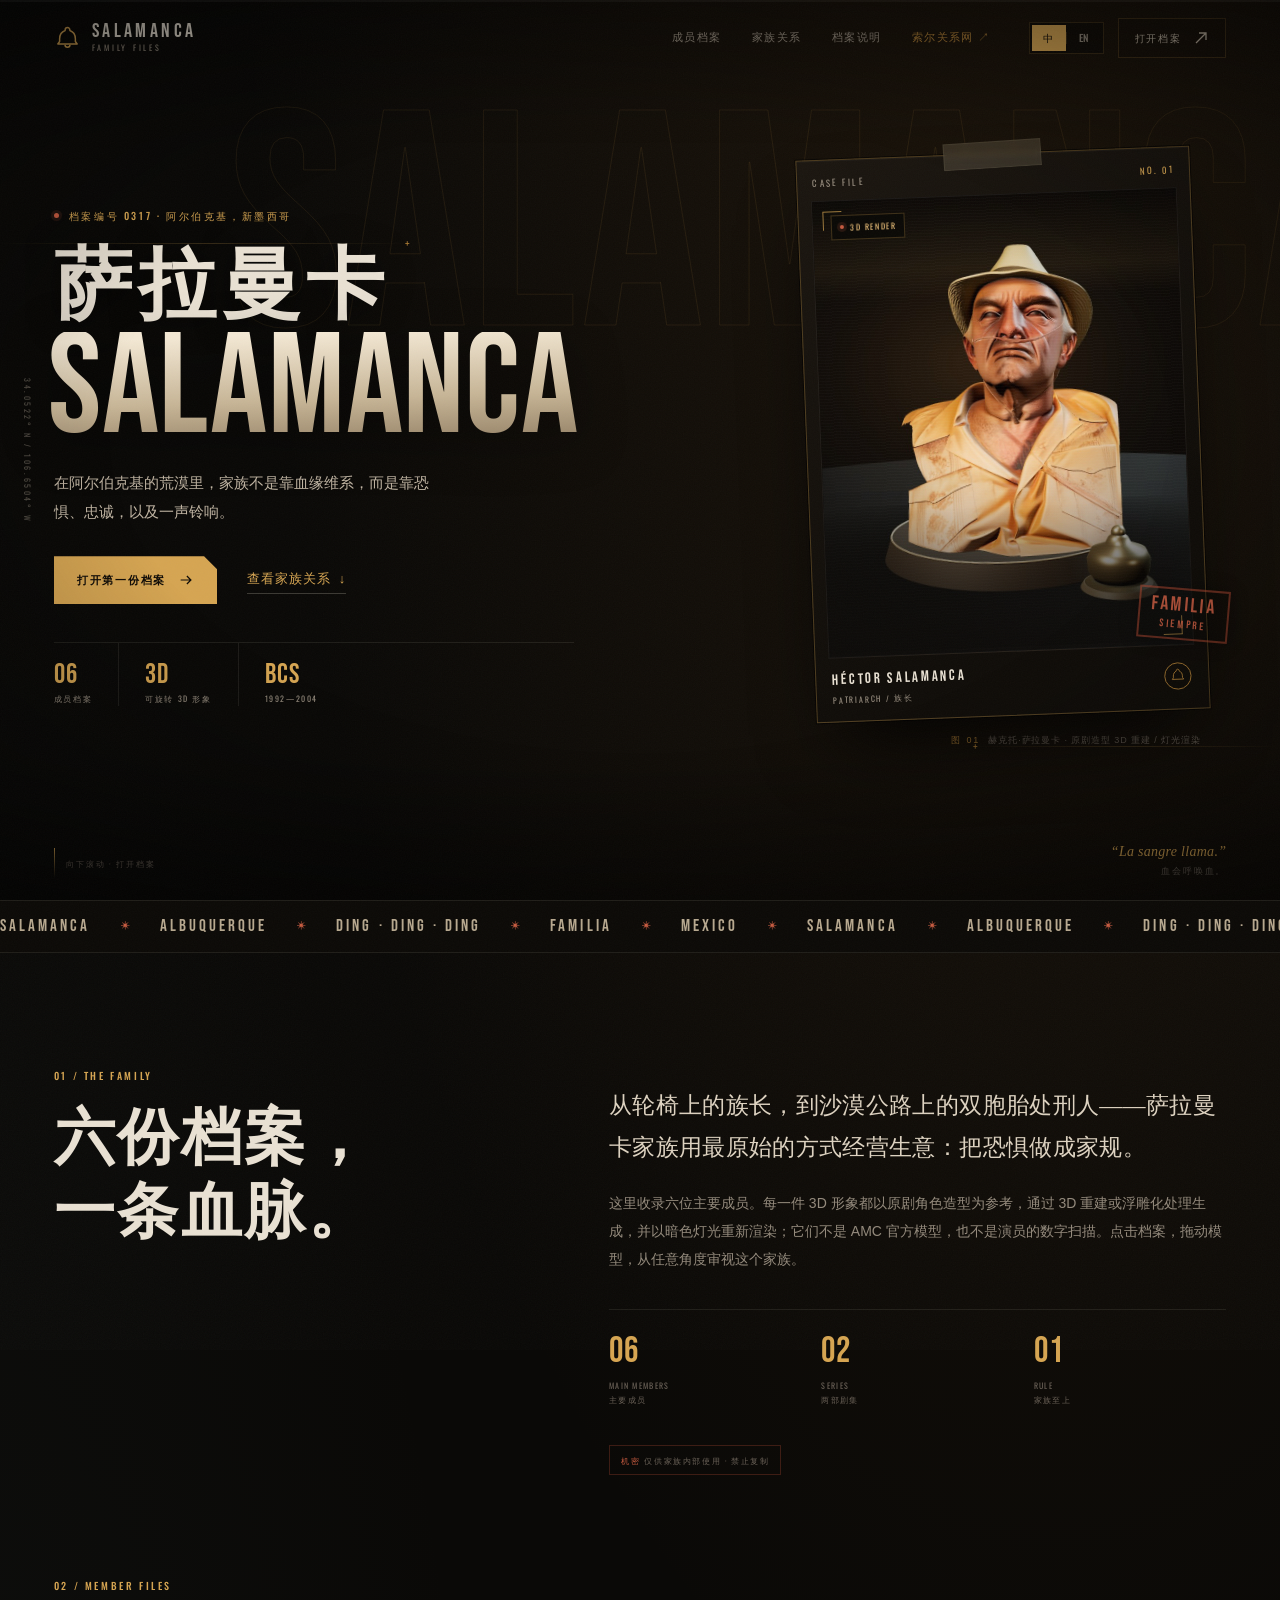
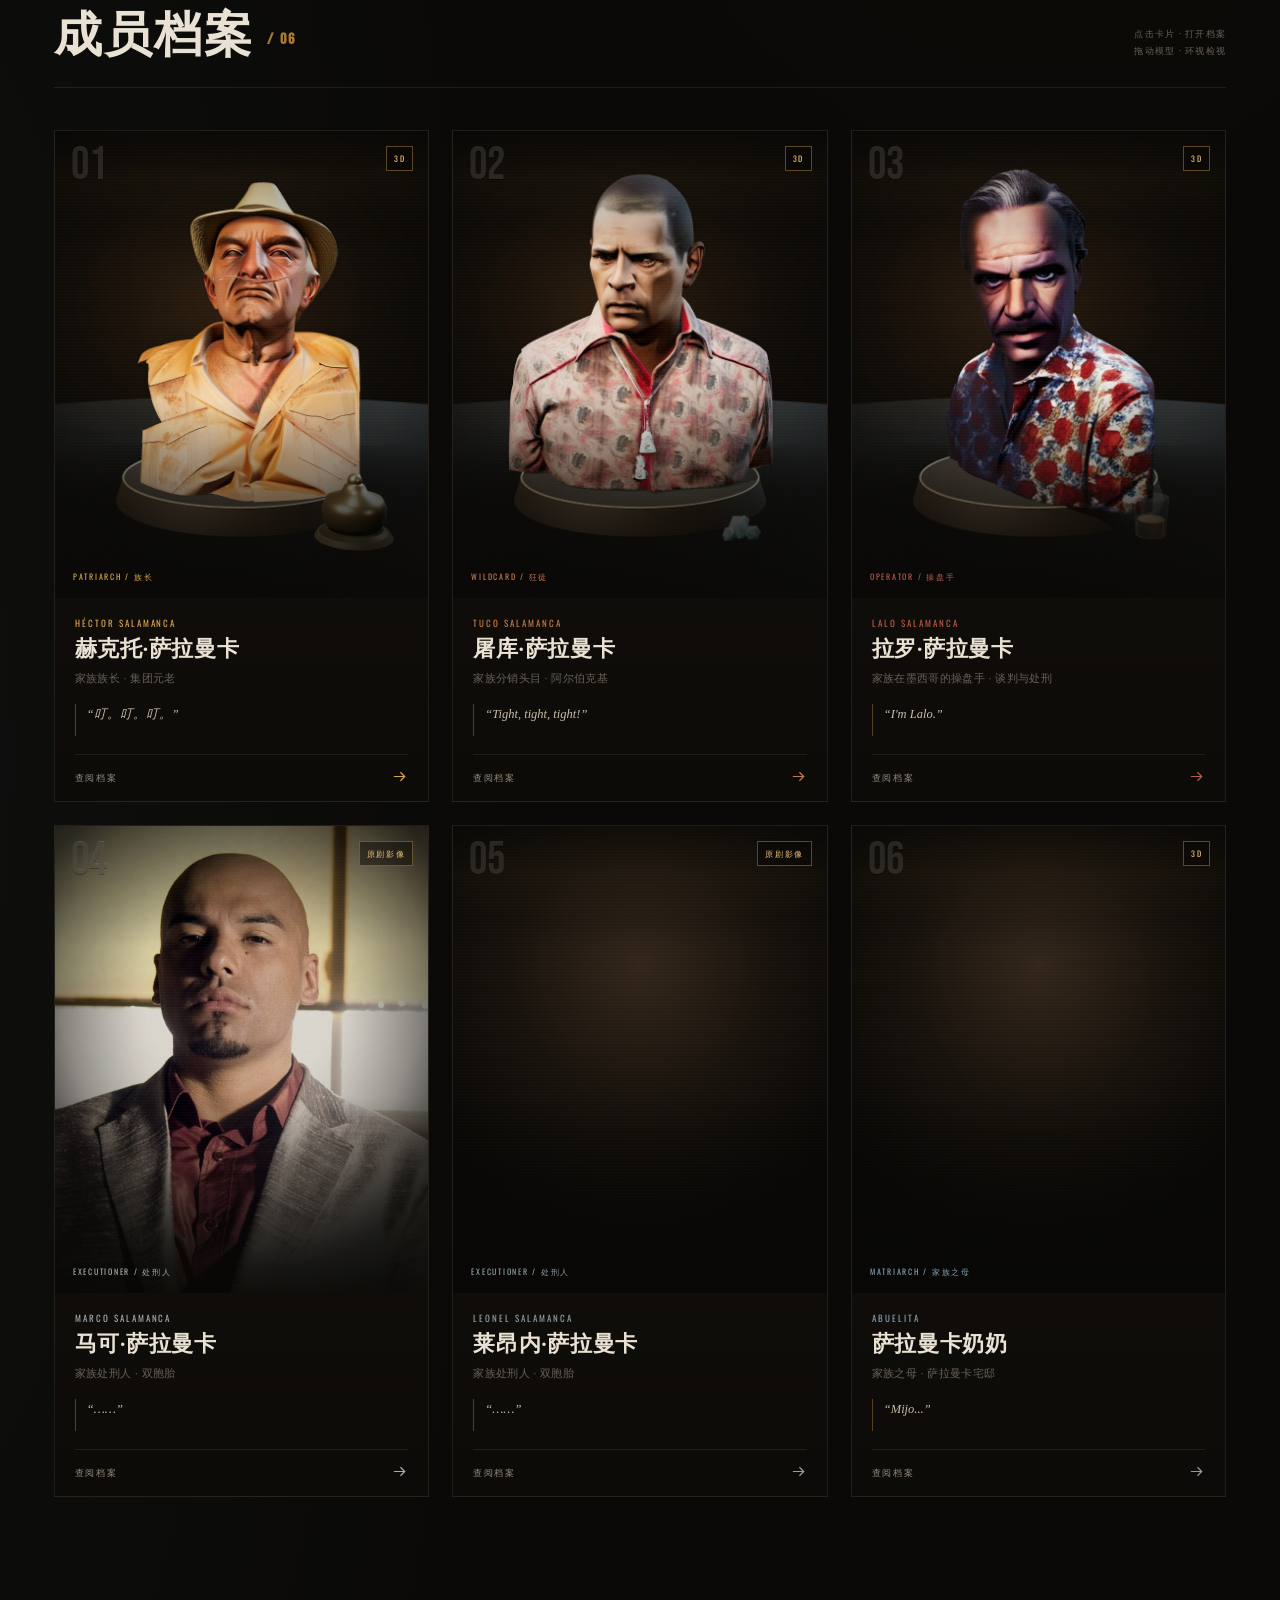
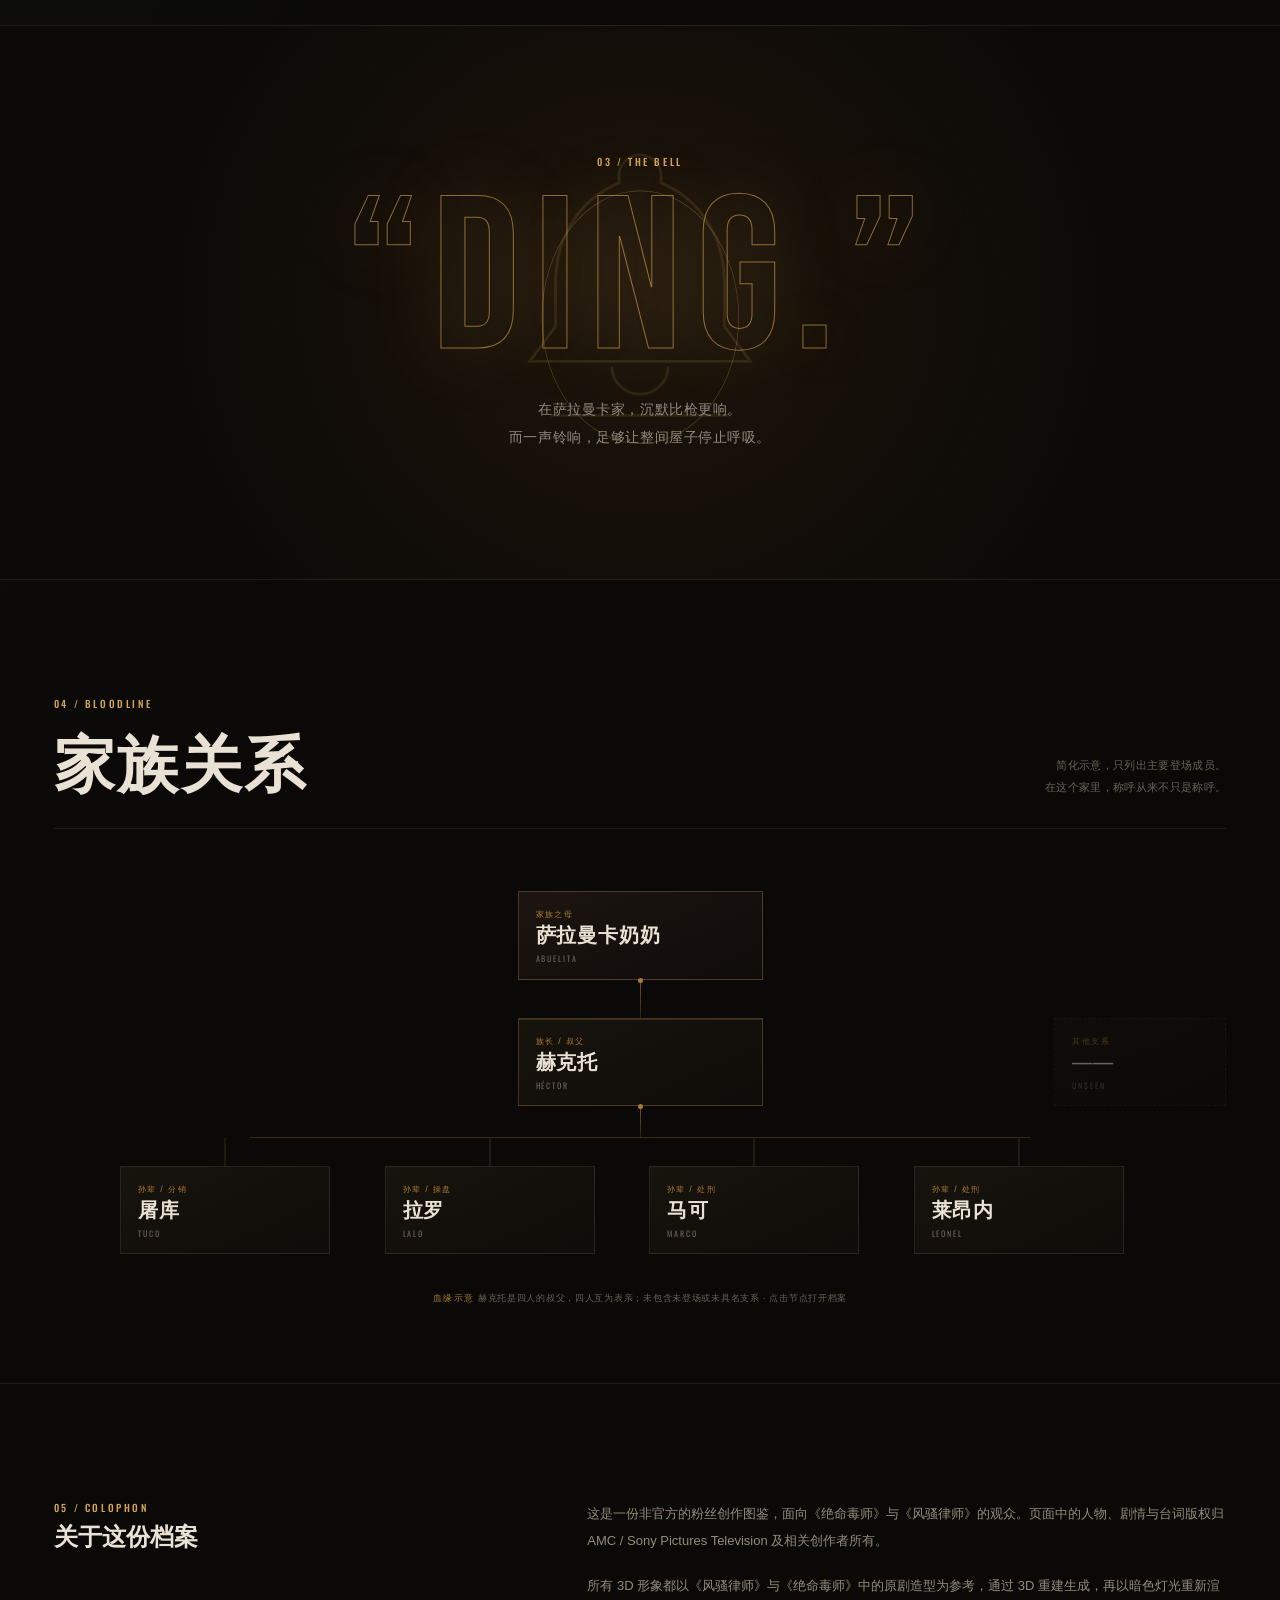
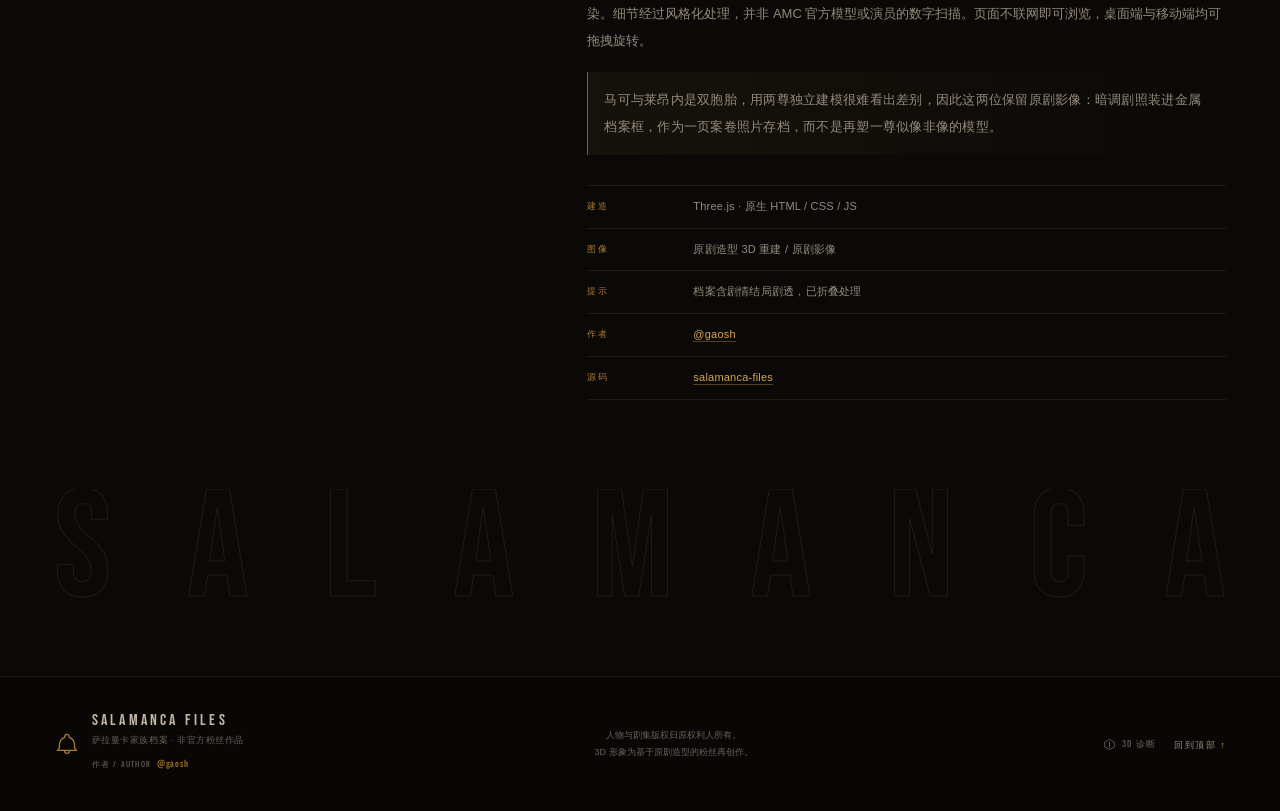
==== index.html @ 106b192c "feat: Salamanca Files & McGill Network — bilingual 3D character archives - index.html: six Salamanca" ====
<!DOCTYPE html>
<html lang="zh-CN" data-lang="zh">
<head>
<meta charset="UTF-8">
<meta name="viewport" content="width=device-width, initial-scale=1.0, viewport-fit=cover">
<meta name="theme-color" content="#0b0a08">
<meta name="description" content="《风骚律师》萨拉曼卡家族主要角色图鉴：赫克托、屠库、拉罗、马可、莱昂内与萨拉曼卡奶奶的原剧造型 3D 重建档案。">
<title>萨拉曼卡家族档案 · SALAMANCA FILES</title>
<link rel="icon" href="assets/fonts/favicon.svg" type="image/svg+xml">
<link rel="stylesheet" href="assets/css/style.css">
</head>
<body id="top">

<div class="grain" aria-hidden="true"></div>
<div class="vignette" aria-hidden="true"></div>
<div class="scroll-progress" aria-hidden="true"><span id="scroll-bar"></span></div>

<header class="site-nav" id="site-nav">
  <a class="brand" href="#top" aria-label="返回首页" data-i18n-aria="nav.homeAria">
    <svg class="brand__bell" viewBox="0 0 24 24" fill="none" aria-hidden="true">
      <path d="M12 3.2c-1.2 0-2.1.9-2.1 2.1v.5C6.6 7 5 9.8 5 13.2v2.4l-1.6 2.2h17.2L19 15.6v-2.4c0-3.4-1.6-6.2-4.9-7.4v-.5c0-1.2-.9-2.1-2.1-2.1Z" stroke="currentColor" stroke-width="1.3" stroke-linejoin="round"/>
      <path d="M9.8 18.5a2.2 2.2 0 0 0 4.4 0" stroke="currentColor" stroke-width="1.3"/>
    </svg>
    <span class="brand__text"><strong>SALAMANCA</strong><small>FAMILY FILES</small></span>
  </a>
  <nav class="site-nav__links" aria-label="主导航" data-i18n-aria="nav.aria">
    <a href="#files" data-i18n="nav.files">成员档案</a>
    <a href="#tree" data-i18n="nav.tree">家族关系</a>
    <a href="#about" data-i18n="nav.about">档案说明</a>
    <a href="saul.html" class="nav-saul" data-i18n="nav.saul">索尔关系网 ↗</a>
  </nav>

  <div class="nav__right">
    <div class="lang-switch" role="group" aria-label="语言切换 / Language" data-i18n-aria="lang.aria">
      <button type="button" class="lang-switch__btn is-active" data-lang-btn="zh" aria-pressed="true">中</button>
      <span class="lang-switch__divider" aria-hidden="true"></span>
      <button type="button" class="lang-switch__btn" data-lang-btn="en" aria-pressed="false">EN</button>
    </div>
    <button class="btn btn--ghost site-nav__cta" type="button" data-open="hector">
      <span data-i18n="nav.open">打开档案</span>
      <svg viewBox="0 0 16 16" fill="none" aria-hidden="true"><path d="M3 13 13 3M6 3h7v7" stroke="currentColor" stroke-width="1.3"/></svg>
    </button>
  </div>
</header>

<main>

  <!-- HERO -->
  <section class="hero" aria-labelledby="hero-title">
    <div class="hero__backdrop" aria-hidden="true">
      <span class="hero__ghost">SALAMANCA</span>
      <span class="hero__coords">34.0522° N / 106.6504° W</span>
      <span class="hero__rule hero__rule--a"></span>
      <span class="hero__rule hero__rule--b"></span>
    </div>

    <div class="wrap hero__grid">
      <div class="hero__copy">
        <p class="kicker reveal"><span class="kicker__dot"></span><span data-i18n="hero.kicker">档案编号 0317 · 阿尔伯克基，新墨西哥</span></p>
        <h1 class="hero__title reveal" id="hero-title">
          <span class="hero__title-cn" data-i18n="hero.titleTop">萨拉曼卡</span>
          <span class="hero__title-en" data-i18n="hero.titleMain">SALAMANCA</span>
        </h1>
        <p class="hero__lede reveal" data-i18n="hero.lede">在阿尔伯克基的荒漠里，家族不是靠血缘维系，而是靠恐惧、忠诚，以及一声铃响。</p>
        <div class="hero__actions reveal">
          <button class="btn btn--solid" type="button" data-open="hector">
            <span data-i18n="hero.cta1">打开第一份档案</span>
            <svg viewBox="0 0 18 18" fill="none" aria-hidden="true"><path d="M3 9h11M10 4.5 14.5 9 10 13.5" stroke="currentColor" stroke-width="1.4"/></svg>
          </button>
          <a class="text-link" href="#tree"><span data-i18n="hero.cta2">查看家族关系</span> <span aria-hidden="true">↓</span></a>
        </div>
        <ul class="hero__meta reveal" aria-label="页面信息">
          <li><strong>06</strong><span data-i18n="hero.meta1">成员档案</span></li>
          <li><strong>3D</strong><span data-i18n="hero.meta2">可旋转 3D 形象</span></li>
          <li><strong>BCS</strong><span data-i18n="hero.meta3">1992—2004</span></li>
        </ul>
      </div>

      <div class="hero__visual reveal">
        <div class="dossier-card">
          <div class="dossier-card__top">
            <span>CASE FILE</span>
            <span class="dossier-card__no">NO. 01</span>
          </div>
          <div class="dossier-card__photo">
            <div class="portrait-skeleton" data-skeleton="hector"></div>
            <img data-portrait="hector" alt="赫克托·萨拉曼卡的原剧造型 3D 重建半身像" data-i18n-alt="hero.imgAlt" width="720" height="900" decoding="async">
            <span class="dossier-card__corner dossier-card__corner--tl" aria-hidden="true"></span>
            <span class="dossier-card__corner dossier-card__corner--br" aria-hidden="true"></span>
            <span class="dossier-card__scan" aria-hidden="true"></span>
            <span class="dossier-card__live"><i></i>3D RENDER</span>
          </div>
          <div class="dossier-card__bottom">
            <div>
              <strong>HÉCTOR SALAMANCA</strong>
              <span>PATRIARCH / 族长</span>
            </div>
            <svg class="dossier-card__mark" viewBox="0 0 32 32" fill="none" aria-hidden="true">
              <circle cx="16" cy="16" r="14.5" stroke="currentColor" stroke-width="1"/>
              <path d="M16 8.5c-.9 0-1.6.7-1.6 1.6v.4c-2.1.9-3.4 2.9-3.4 5.4v1.9l-1.3 1.8h12.6l-1.3-1.8v-1.9c0-2.5-1.3-4.5-3.4-5.4v-.4c0-.9-.7-1.6-1.6-1.6Z" stroke="currentColor" stroke-width="1"/>
            </svg>
          </div>
          <span class="stamp stamp--hero" aria-hidden="true">FAMILIA<br><em>SIEMPRE</em></span>
        </div>
        <p class="hero__caption" data-i18n-html="hero.caption"><span>图 01</span> 赫克托·萨拉曼卡 · 原剧造型 3D 重建 / 灯光渲染</p>
      </div>
    </div>

    <div class="hero__footer wrap">
      <span class="hero__scroll"><i></i><span data-i18n="hero.scroll">向下滚动 · 打开档案</span></span>
      <span class="hero__motto">“La sangre llama.”<em data-i18n="hero.mottoSub">血会呼唤血。</em></span>
    </div>
  </section>

  <!-- MARQUEE -->
  <div class="marquee" aria-hidden="true">
    <div class="marquee__track">
      <span>SALAMANCA</span><i>✳</i><span>ALBUQUERQUE</span><i>✳</i><span>DING · DING · DING</span><i>✳</i><span>FAMILIA</span><i>✳</i><span>MEXICO</span><i>✳</i>
      <span>SALAMANCA</span><i>✳</i><span>ALBUQUERQUE</span><i>✳</i><span>DING · DING · DING</span><i>✳</i><span>FAMILIA</span><i>✳</i><span>MEXICO</span><i>✳</i>
    </div>
  </div>

  <!-- INTRO -->
  <section class="intro wrap" aria-labelledby="intro-title">
    <div class="section-head">
      <p class="kicker reveal">01 / THE FAMILY</p>
      <h2 class="reveal" id="intro-title" data-i18n-html="intro.title">六份档案，<br>一条血脉。</h2>
    </div>
    <div class="intro__body">
      <p class="intro__lede reveal" data-i18n="intro.lede">从轮椅上的族长，到沙漠公路上的双胞胎处刑人——萨拉曼卡家族用最原始的方式经营生意：把恐惧做成家规。</p>
      <p class="reveal" data-i18n="intro.copy">这里收录六位主要成员。每一件 3D 形象都以原剧角色造型为参考，通过 3D 重建或浮雕化处理生成，并以暗色灯光重新渲染；它们不是 AMC 官方模型，也不是演员的数字扫描。点击档案，拖动模型，从任意角度审视这个家族。</p>
      <div class="intro__stats reveal">
        <div class="stat"><strong>06</strong><span data-i18n-html="intro.stat1">MAIN MEMBERS<br>主要成员</span></div>
        <div class="stat"><strong>02</strong><span data-i18n-html="intro.stat2">SERIES<br>两部剧集</span></div>
        <div class="stat"><strong>01</strong><span data-i18n-html="intro.stat3">RULE<br>家族至上</span></div>
      </div>
      <p class="confidential reveal" data-i18n-html="intro.confidential"><span>CONFIDENTIAL</span> FOR FAMILY USE ONLY · DO NOT COPY</p>
    </div>
  </section>

  <!-- FILES -->
  <section class="files wrap" id="files" aria-labelledby="files-title">
    <div class="files__head">
      <div>
        <p class="kicker reveal">02 / MEMBER FILES</p>
        <h2 class="files__title reveal" id="files-title"><span data-i18n="files.title">成员档案</span> <span class="files__count">/ 06</span></h2>
      </div>
      <p class="files__note reveal" data-i18n-html="files.note">点击卡片 · 打开档案<br>拖动模型 · 环视检视</p>
    </div>

    <div class="files__grid" id="files-grid"><!-- 由 JS 渲染 --></div>
    <noscript><p class="noscript" data-i18n="files.noscript">请启用 JavaScript 以查看 3D 角色档案。</p></noscript>
  </section>

  <!-- INTERLUDE -->
  <section class="interlude" aria-label="家族箴言">
    <div class="interlude__bell" aria-hidden="true">
      <svg viewBox="0 0 120 150" fill="none">
        <path d="M60 14c-5 0-9 4-9 9v3c-17 7-27 23-27 43v18l-11 15h94l-11-15V69c0-20-10-36-27-43v-3c0-5-4-9-9-9Z" stroke="currentColor" stroke-width="1.2"/>
        <path d="M48 104a12 12 0 0 0 24 0" stroke="currentColor" stroke-width="1.2"/>
        <path d="M22 125h76" stroke="currentColor" stroke-width="1.2"/>
      </svg>
      <span class="interlude__ripple interlude__ripple--1"></span>
      <span class="interlude__ripple interlude__ripple--2"></span>
    </div>
    <div class="wrap interlude__inner">
      <p class="kicker reveal">03 / THE BELL</p>
      <h2 class="interlude__quote reveal">“DING.”</h2>
      <p class="interlude__text reveal" data-i18n-html="interlude.text">在萨拉曼卡家，沉默比枪更响。<br>而一声铃响，足够让整间屋子停止呼吸。</p>
    </div>
  </section>

  <!-- TREE -->
  <section class="tree-section wrap" id="tree" aria-labelledby="tree-title">
    <div class="section-head section-head--split">
      <div>
        <p class="kicker reveal">04 / BLOODLINE</p>
        <h2 class="reveal" id="tree-title" data-i18n="tree.title">家族关系</h2>
      </div>
      <p class="tree__intro reveal" data-i18n-html="tree.intro">简化示意，只列出主要登场成员。<br>在这个家里，称呼从来不只是称呼。</p>
    </div>

    <div class="tree" role="group" aria-label="萨拉曼卡家族关系示意图" data-i18n-aria="tree.aria">
      <div class="tree__row tree__row--top">
        <button class="tree-node tree-node--matriarch" type="button" data-open="abuelita">
          <span class="tree-node__role" data-i18n="tree.roleMatriarch">家族之母</span>
          <strong data-i18n="tree.nameAbuelita">萨拉曼卡奶奶</strong>
          <small data-i18n="tree.smallAbuelita">ABUELITA</small>
        </button>
      </div>
      <div class="tree__stem" aria-hidden="true"></div>
      <div class="tree__row tree__row--mid">
        <button class="tree-node tree-node--patriarch" type="button" data-open="hector">
          <span class="tree-node__role" data-i18n="tree.rolePatriarch">族长 / 叔父</span>
          <strong data-i18n="tree.nameHector">赫克托</strong>
          <small data-i18n="tree.smallHector">HÉCTOR</small>
        </button>
        <span class="tree-node tree-node--ghost" aria-hidden="true">
          <span class="tree-node__role" data-i18n="tree.roleGhost">其他支系</span>
          <strong data-i18n="tree.nameGhost">——</strong>
          <small data-i18n="tree.smallGhost">UNSEEN</small>
        </span>
      </div>
      <div class="tree__stem tree__stem--branch" aria-hidden="true"></div>
      <div class="tree__row tree__row--bottom">
        <span class="tree__branch-line" aria-hidden="true"></span>
        <button class="tree-node" type="button" data-open="tuco">
          <span class="tree-node__role" data-i18n="tree.roleTuco">侄辈 / 分销</span>
          <strong data-i18n="tree.nameTuco">屠库</strong>
          <small data-i18n="tree.smallTuco">TUCO</small>
        </button>
        <button class="tree-node" type="button" data-open="lalo">
          <span class="tree-node__role" data-i18n="tree.roleLalo">侄辈 / 操盘</span>
          <strong data-i18n="tree.nameLalo">拉罗</strong>
          <small data-i18n="tree.smallLalo">LALO</small>
        </button>
        <button class="tree-node" type="button" data-open="marco">
          <span class="tree-node__role" data-i18n="tree.roleMarco">侄辈 / 处刑</span>
          <strong data-i18n="tree.nameMarco">马可</strong>
          <small data-i18n="tree.smallMarco">MARCO</small>
        </button>
        <button class="tree-node" type="button" data-open="leonel">
          <span class="tree-node__role" data-i18n="tree.roleLeonel">侄辈 / 处刑</span>
          <strong data-i18n="tree.nameLeonel">莱昂内</strong>
          <small data-i18n="tree.smallLeonel">LEONEL</small>
        </button>
      </div>
    </div>
    <p class="tree__foot reveal" data-i18n-html="tree.foot"><span>血缘示意</span> 赫克托是四人的叔父，四人互为表亲；未包含未登场或未具名支系 · 点击节点打开档案</p>
  </section>

  <!-- ABOUT -->
  <section class="about wrap" id="about" aria-labelledby="about-title">
    <div class="about__grid">
      <div>
        <p class="kicker reveal">05 / COLOPHON</p>
        <h2 class="reveal" id="about-title" data-i18n="about.title">关于这份档案</h2>
      </div>
      <div class="about__copy">
        <p class="reveal" data-i18n="about.p1">这是一份非官方的粉丝创作图鉴，面向《绝命毒师》与《风骚律师》的观众。页面中的人物、剧情与台词版权归 AMC / Sony Pictures Television 及相关创作者所有。</p>
        <p class="reveal" data-i18n="about.p2">所有 3D 形象都以《风骚律师》与《绝命毒师》中的原剧造型为参考，通过 3D 重建生成，再以暗色灯光重新渲染。细节经过风格化处理，并非 AMC 官方模型或演员的数字扫描。页面不联网即可浏览，桌面端与移动端均可拖拽旋转。</p>
        <p class="about__note reveal" data-i18n="about.relief">马可与莱昂内以一对暗铜浮雕呈现。他们从不开口，档案也不替他们说话。</p>
        <dl class="about__meta reveal">
          <div><dt data-i18n="about.dtBuilt">建造</dt><dd data-i18n="about.ddBuilt">Three.js · 原生 HTML / CSS / JS</dd></div>
          <div><dt data-i18n="about.dtImage">图像</dt><dd data-i18n="about.ddImage">原剧造型 3D 重建 / 实时渲染</dd></div>
          <div><dt data-i18n="about.dtNote">提示</dt><dd data-i18n="about.ddNote">档案含剧情结局剧透，已折叠处理</dd></div>
          <div><dt data-i18n="about.dtAuthor">作者</dt><dd><a class="about__link" data-author-link href="https://github.com/" target="_blank" rel="noopener noreferrer" data-author-name>@github</a></dd></div>
          <div><dt data-i18n="about.dtSource">源码</dt><dd><a class="about__link" data-repo-link href="https://github.com/" target="_blank" rel="noopener noreferrer" data-repo-name>salamanca-files</a></dd></div>
        </dl>
      </div>
    </div>
    <div class="about__mark" aria-hidden="true">
      <span>S</span><span>A</span><span>L</span><span>A</span><span>M</span><span>A</span><span>N</span><span>C</span><span>A</span>
    </div>
  </section>

</main>

<footer class="site-footer">
  <div class="wrap site-footer__inner">
    <div class="site-footer__brand">
      <svg viewBox="0 0 24 24" fill="none" aria-hidden="true"><path d="M12 3.2c-1.2 0-2.1.9-2.1 2.1v.5C6.6 7 5 9.8 5 13.2v2.4l-1.6 2.2h17.2L19 15.6v-2.4c0-3.4-1.6-6.2-4.9-7.4v-.5c0-1.2-.9-2.1-2.1-2.1Z" stroke="currentColor" stroke-width="1.2"/><path d="M9.8 18.5a2.2 2.2 0 0 0 4.4 0" stroke="currentColor" stroke-width="1.2"/></svg>
      <div>
        <strong>SALAMANCA FILES</strong>
        <span data-i18n="footer.tagline">萨拉曼卡家族档案 · 非官方粉丝作品</span>
        <a class="site-credit" data-author-link href="https://github.com/" target="_blank" rel="noopener noreferrer">
          <em data-author-label>作者 / AUTHOR</em>
          <b data-author-name>@github</b>
        </a>
      </div>
    </div>
    <p class="site-footer__note" data-i18n-html="footer.note">人物与剧集版权归原权利人所有。<br>3D 形象为抽象化艺术再创作。</p>
    <div class="site-footer__actions">
      <button class="site-footer__gl" type="button" data-gl-diag>
        <svg viewBox="0 0 16 16" fill="none" aria-hidden="true"><path d="M8 1.8 14 5v6l-6 3.2L2 11V5l6-3.2Z" stroke="currentColor" stroke-width="1"/><path d="M8 5.4v4M8 10.9v.5" stroke="currentColor" stroke-width="1.2" stroke-linecap="round"/></svg>
        <span data-i18n="footer.glCheck">3D 诊断</span>
      </button>
      <a class="site-footer__top" href="#top"><span data-i18n="footer.top">回到顶部</span> <span aria-hidden="true">↑</span></a>
    </div>
  </div>
</footer>

<!-- MODAL -->
<div class="modal" id="modal" hidden>
  <div class="modal__backdrop" data-close aria-hidden="true"></div>
  <div class="modal__panel" role="dialog" aria-modal="true" aria-labelledby="modal-name" aria-describedby="modal-summary">
    <button class="modal__close" type="button" data-close aria-label="关闭档案" data-i18n-aria="modal.closeAria">
      <svg viewBox="0 0 20 20" fill="none" aria-hidden="true"><path d="M5 5l10 10M15 5 5 15" stroke="currentColor" stroke-width="1.4"/></svg>
    </button>

    <div class="modal__stage">
      <div class="stage__head">
        <span class="stage__label"><i></i><span id="stage-mode">LIVE 3D</span> · <span id="modal-num">01</span> / 06</span>
        <span class="stage__status" id="stage-status" data-i18n="modal.stageStatus">拖动旋转</span>
      </div>
      <div class="stage__lang" role="group" aria-label="语言切换 / Language" data-i18n-aria="lang.aria">
        <button type="button" data-lang-btn="zh" aria-pressed="true">中</button>
        <span aria-hidden="true"></span>
        <button type="button" data-lang-btn="en" aria-pressed="false">EN</button>
      </div>
      <div class="stage__canvas" id="stage-canvas">
        <div class="stage__placeholder" id="stage-placeholder">
          <svg viewBox="0 0 48 48" fill="none" aria-hidden="true"><path d="M24 6c-3 0-5 2-5 5v1c-8 3-12 10-12 19v5l-3 4h40l-3-4v-5c0-9-4-16-12-19v-1c0-3-2-5-5-5Z" stroke="currentColor" stroke-width="1.2"/></svg>
          <span data-i18n="modal.placeholder">正在载入 3D 人物…</span>
        </div>
        <div class="photo-stage" id="photo-stage" hidden>
          <div class="photo-stage__inner">
            <figure class="photo-stage__plate" id="photo-plate">
              <img id="photo-stage-img" alt="" decoding="async">
              <span class="photo-stage__sheen" aria-hidden="true"></span>
              <span class="photo-stage__scan" aria-hidden="true"></span>
              <span class="photo-stage__corner photo-stage__corner--tl" aria-hidden="true"></span>
              <span class="photo-stage__corner photo-stage__corner--tr" aria-hidden="true"></span>
              <span class="photo-stage__corner photo-stage__corner--bl" aria-hidden="true"></span>
              <span class="photo-stage__corner photo-stage__corner--br" aria-hidden="true"></span>
              <figcaption class="photo-stage__caption">
                <span id="photo-stage-cap">ON-SCREEN STILL</span><b>S/F</b>
              </figcaption>
            </figure>
          </div>
        </div>
      </div>
      <div class="stage__hint" aria-hidden="true">
        <svg viewBox="0 0 24 24" fill="none"><path d="M8 11V6.5a1.5 1.5 0 0 1 3 0V11m0-4.5a1.5 1.5 0 0 1 3 0V11m0-3.5a1.5 1.5 0 0 1 3 0V13c0 4-2.5 7-6.5 7S7 17 7 13.5V12a1.5 1.5 0 0 1 3 0" stroke="currentColor" stroke-width="1.2" stroke-linecap="round"/></svg>
        <span id="hint-main" data-i18n="modal.hintMain">拖动旋转</span><em class="hint-zoom" data-i18n="modal.hintZoom">· 滚轮缩放</em>
      </div>
      <div class="stage__controls">
        <button class="mini-btn is-on" id="btn-rotate" type="button" aria-pressed="true">
          <svg viewBox="0 0 16 16" fill="none" aria-hidden="true"><path d="M13 8a5 5 0 1 1-1.5-3.6M13 2v3.5H9.5" stroke="currentColor" stroke-width="1.2"/></svg>
          <span data-i18n="modal.auto">自动旋转</span>
        </button>
        <button class="mini-btn" id="btn-reset" type="button">
          <svg viewBox="0 0 16 16" fill="none" aria-hidden="true"><path d="M3 8a5 5 0 1 0 1.5-3.6M3 2v3.5h3.5" stroke="currentColor" stroke-width="1.2"/></svg>
          <span data-i18n="modal.reset">重置视角</span>
        </button>
      </div>
      <div class="stage__foot">
        <span id="modal-en">HÉCTOR SALAMANCA</span>
        <span class="stage__foot-mark">S/F</span>
      </div>
    </div>

    <div class="modal__info" id="modal-info">
      <div class="modal__head">
        <p class="modal__en" id="modal-en-full">HÉCTOR SALAMANCA</p>
        <h2 id="modal-name">赫克托·萨拉曼卡</h2>
        <p class="modal__alias" id="modal-alias">叮叮叔 / Tío Héctor</p>
        <p class="modal__tagline" id="modal-tagline"></p>
      </div>

      <div class="meta-grid">
        <div><span data-i18n="modal.metaRole">身份</span><p id="modal-role"></p></div>
        <div><span data-i18n="modal.metaFaction">阵营</span><p id="modal-faction"></p></div>
        <div><span data-i18n="modal.metaEra">活跃</span><p id="modal-era"></p></div>
      </div>

      <p class="modal__summary" id="modal-summary"></p>

      <div class="info-block">
        <h4><span>01</span><span data-i18n="modal.traits">性格特征</span></h4>
        <ul class="trait-list" id="modal-traits"></ul>
      </div>

      <div class="info-block">
        <h4><span>02</span><span data-i18n="modal.style">标志性风格</span></h4>
        <ul class="style-list" id="modal-style"></ul>
      </div>

      <div class="quote-block">
        <span class="quote-block__mark" aria-hidden="true">“</span>
        <blockquote id="modal-quote"></blockquote>
        <p class="quote-block__cn" id="modal-quote-cn"></p>
        <p class="quote-block__note" id="modal-quote-note"></p>
      </div>

      <details class="spoiler">
        <summary><span class="spoiler__icon" aria-hidden="true">!</span><span data-i18n="modal.spoiler">结局档案 · 点击解密</span><em>SPOILER</em></summary>
        <p id="modal-fate"></p>
      </details>

      <div class="modal__nav">
        <button class="modal__nav-btn" type="button" id="btn-prev">
          <svg viewBox="0 0 18 18" fill="none" aria-hidden="true"><path d="M15 9H4M8 4.5 3.5 9 8 13.5" stroke="currentColor" stroke-width="1.3"/></svg>
          <span data-i18n="modal.prev">上一位</span>
        </button>
        <span class="modal__count" id="modal-count">01 / 06</span>
        <button class="modal__nav-btn" type="button" id="btn-next">
          <span data-i18n="modal.next">下一位</span>
          <svg viewBox="0 0 18 18" fill="none" aria-hidden="true"><path d="M3 9h11M10 4.5 14.5 9 10 13.5" stroke="currentColor" stroke-width="1.3"/></svg>
        </button>
      </div>
    </div>
  </div>
</div>

<script src="assets/js/gl-support.js" defer></script>
<script src="assets/js/three.min.js" defer></script>
<script src="assets/js/GLTFLoader.js" defer></script>
<script src="assets/js/models.js" defer></script>
<script src="assets/js/app.js" defer></script>
<script src="assets/js/site-meta.js" defer></script>
</body>
</html>
---- assets/css/style.css ----
/* =========================================================
   SALAMANCA FILES — visual system
   ========================================================= */

@font-face {
  font-family: "Bebas Neue";
  src: url("../fonts/bebas-neue.woff2") format("woff2");
  font-weight: 400;
  font-display: swap;
}
@font-face {
  font-family: "Oswald";
  src: url("../fonts/oswald.woff2") format("woff2");
  font-weight: 200 700;
  font-display: swap;
}

:root {
  --bg: #0a0907;
  --bg-soft: #0e0c09;
  --panel: #14110c;
  --panel-2: #19150f;
  --ink: #e9e1d3;
  --ink-dim: #c2b6a4;
  --muted: #948a7c;
  --faint: #6a6157;
  --amber: #d6a552;
  --amber-bright: #edc17a;
  --amber-deep: #a97a34;
  --rust: #a9452f;
  --rust-bright: #c75b40;
  --line: rgba(214, 165, 82, 0.2);
  --line-soft: rgba(233, 225, 211, 0.09);
  --display: "Bebas Neue", "Arial Narrow", Impact, sans-serif;
  --label: "Oswald", "Arial Narrow", sans-serif;
  --cn-serif: "Songti SC", "STSong", "Noto Serif CJK SC", "Source Han Serif SC", "SimSun", serif;
  --cn-sans: "Microsoft YaHei", "PingFang SC", "Hiragino Sans GB", "Noto Sans CJK SC", sans-serif;
  --serif-en: Georgia, "Times New Roman", serif;
  --nav-h: 76px;
  --ease: cubic-bezier(0.22, 1, 0.36, 1);
}

* { box-sizing: border-box; }

html {
  scroll-behavior: smooth;
  -webkit-text-size-adjust: 100%;
}

body {
  margin: 0;
  background:
    radial-gradient(110% 65% at 82% -5%, rgba(128, 82, 31, 0.17), transparent 58%),
    radial-gradient(80% 55% at -10% 42%, rgba(55, 76, 80, 0.1), transparent 62%),
    var(--bg);
  color: var(--ink);
  font-family: var(--cn-sans);
  font-size: 16px;
  line-height: 1.8;
  overflow-x: hidden;
  -webkit-font-smoothing: antialiased;
  text-rendering: optimizeLegibility;
}

body.is-locked { overflow: hidden; }

::selection { background: var(--amber); color: #0b0906; }

::-webkit-scrollbar { width: 10px; }
::-webkit-scrollbar-track { background: #080706; }
::-webkit-scrollbar-thumb { background: #34291c; border: 2px solid #080706; border-radius: 6px; }
::-webkit-scrollbar-thumb:hover { background: #5a4427; }

:focus-visible {
  outline: 2px solid var(--amber);
  outline-offset: 3px;
}

a { color: inherit; }
button { font: inherit; color: inherit; }
img { max-width: 100%; display: block; }
h1, h2, h3, h4, p, ul, dl, dd, figure, blockquote { margin: 0; }
ul { padding: 0; list-style: none; }

.wrap {
  width: 100%;
  max-width: 1320px;
  margin-inline: auto;
  padding-inline: clamp(20px, 4.2vw, 58px);
}

/* ---------------- atmosphere ---------------- */

.grain {
  position: fixed;
  inset: -50%;
  z-index: 9000;
  pointer-events: none;
  opacity: 0.055;
  background-image: url("data:image/svg+xml,%3Csvg xmlns='http://www.w3.org/2000/svg' width='180' height='180'%3E%3Cfilter id='n'%3E%3CfeTurbulence type='fractalNoise' baseFrequency='0.82' numOctaves='3' stitchTiles='stitch'/%3E%3C/filter%3E%3Crect width='180' height='180' filter='url(%23n)' opacity='0.55'/%3E%3C/svg%3E");
  animation: grainShift 7s steps(6) infinite;
}
@keyframes grainShift {
  0%, 100% { transform: translate3d(0, 0, 0); }
  20% { transform: translate3d(-2%, 1.5%, 0); }
  40% { transform: translate3d(1.5%, -2%, 0); }
  60% { transform: translate3d(-1%, -1%, 0); }
  80% { transform: translate3d(2%, 1%, 0); }
}

.vignette {
  position: fixed;
  inset: 0;
  z-index: 8500;
  pointer-events: none;
  background:
    radial-gradient(ellipse 86% 74% at 50% 48%, transparent 48%, rgba(0, 0, 0, 0.5) 100%),
    linear-gradient(180deg, rgba(0, 0, 0, 0.28), transparent 16%, transparent 84%, rgba(0, 0, 0, 0.3));
}

.scroll-progress {
  position: fixed;
  top: 0; left: 0; right: 0;
  height: 2px;
  z-index: 9200;
  background: rgba(255, 255, 255, 0.04);
}
.scroll-progress span {
  display: block;
  height: 100%;
  width: 0%;
  background: linear-gradient(90deg, var(--rust), var(--amber), var(--amber-bright));
  box-shadow: 0 0 12px rgba(214, 165, 82, 0.5);
}

/* ---------------- shared type / buttons ---------------- */

.kicker {
  display: flex;
  align-items: center;
  gap: 10px;
  font-family: var(--label);
  font-size: 10px;
  font-weight: 500;
  letter-spacing: 0.26em;
  line-height: 1.5;
  text-transform: uppercase;
  color: var(--amber);
}
.kicker__dot {
  width: 5px; height: 5px;
  border-radius: 50%;
  background: var(--rust-bright);
  box-shadow: 0 0 0 3px rgba(199, 91, 64, 0.12);
  flex: 0 0 auto;
}

.btn {
  position: relative;
  display: inline-flex;
  align-items: center;
  justify-content: center;
  gap: 12px;
  min-height: 48px;
  padding: 0 22px;
  border: 1px solid transparent;
  background: none;
  font-family: var(--label);
  font-size: 11px;
  font-weight: 500;
  letter-spacing: 0.16em;
  text-transform: uppercase;
  cursor: pointer;
  transition: color 0.35s var(--ease), background 0.35s var(--ease), border-color 0.35s var(--ease), transform 0.35s var(--ease);
}
.btn svg { width: 16px; height: 16px; flex: 0 0 auto; transition: transform 0.35s var(--ease); }

.btn--solid {
  background: var(--amber);
  color: #100c07;
  clip-path: polygon(0 0, calc(100% - 13px) 0, 100% 13px, 100% 100%, 0 100%);
  font-weight: 600;
}
.btn--solid:hover { background: var(--amber-bright); transform: translateY(-2px); }
.btn--solid:hover svg { transform: translateX(4px); }

.btn--ghost {
  border-color: var(--line);
  color: var(--ink-dim);
  background: rgba(20, 16, 11, 0.35);
  min-height: 40px;
  padding: 0 16px;
  font-size: 10px;
}
.btn--ghost:hover { border-color: var(--amber); color: var(--amber-bright); }
.btn--ghost:hover svg { transform: translate(2px, -2px); }

.text-link {
  display: inline-flex;
  align-items: center;
  gap: 8px;
  font-size: 12px;
  letter-spacing: 0.08em;
  color: var(--ink-dim);
  text-decoration: none;
  border-bottom: 1px solid rgba(233, 225, 211, 0.22);
  padding-bottom: 3px;
  transition: color 0.3s, border-color 0.3s;
}
.text-link span { font-size: 13px; color: var(--amber); }
.text-link:hover { color: var(--amber-bright); border-color: var(--amber); }

.stamp {
  font-family: var(--display);
  letter-spacing: 0.12em;
  color: var(--rust-bright);
  border: 2px solid rgba(169, 69, 47, 0.62);
  padding: 7px 11px;
  line-height: 0.86;
  text-align: center;
  text-transform: uppercase;
  background: rgba(10, 9, 7, 0.28);
}

/* ---------------- navigation ---------------- */

.site-nav {
  position: fixed;
  top: 0; left: 0; right: 0;
  z-index: 8000;
  height: var(--nav-h);
  display: flex;
  align-items: center;
  gap: clamp(16px, 3vw, 42px);
  padding-inline: clamp(20px, 4.2vw, 58px);
  border-bottom: 1px solid transparent;
  transition: background 0.45s, border-color 0.45s, backdrop-filter 0.45s;
}
.site-nav.is-scrolled {
  background: rgba(9, 8, 6, 0.78);
  border-bottom-color: var(--line-soft);
  backdrop-filter: blur(14px);
  -webkit-backdrop-filter: blur(14px);
}

.brand {
  display: inline-flex;
  align-items: center;
  gap: 11px;
  text-decoration: none;
  flex: 0 0 auto;
}
.brand__bell { width: 27px; height: 27px; color: var(--amber); }
.brand__text { display: flex; flex-direction: column; gap: 1px; }
.brand__text strong {
  font-family: var(--display);
  font-size: 20px;
  font-weight: 400;
  letter-spacing: 0.17em;
  line-height: 1;
  color: var(--ink);
}
.brand__text small {
  font-family: var(--label);
  font-size: 8px;
  letter-spacing: 0.34em;
  color: var(--muted);
  line-height: 1.4;
}

.site-nav__links {
  display: flex;
  align-items: center;
  gap: clamp(16px, 2.4vw, 32px);
  margin-left: auto;
}
.site-nav__links a {
  position: relative;
  font-size: 11px;
  letter-spacing: 0.12em;
  color: var(--muted);
  text-decoration: none;
  padding: 6px 0;
  transition: color 0.3s;
}
.site-nav__links a::after {
  content: "";
  position: absolute;
  left: 0; bottom: 0;
  width: 100%; height: 1px;
  background: var(--amber);
  transform: scaleX(0);
  transform-origin: right;
  transition: transform 0.4s var(--ease);
}
.site-nav__links a:hover { color: var(--ink); }
.site-nav__links a:hover::after { transform: scaleX(1); transform-origin: left; }
.site-nav__links .nav-saul { color: var(--amber-deep); }
.site-nav__links .nav-saul:hover { color: var(--amber-bright); }

.nav__right { display: flex; align-items: center; gap: 14px; flex: 0 0 auto; }
.site-nav__cta { flex: 0 0 auto; }

.lang-switch {
  display: inline-flex;
  align-items: center;
  border: 1px solid var(--line);
  background: rgba(12, 10, 8, 0.55);
  padding: 2px;
}
.lang-switch__btn {
  min-width: 34px;
  height: 26px;
  padding: 0 7px;
  border: 0;
  background: transparent;
  font-family: var(--label);
  font-size: 10px;
  font-weight: 500;
  letter-spacing: 0.08em;
  color: var(--muted);
  cursor: pointer;
  transition: background 0.25s, color 0.25s;
}
.lang-switch__btn:hover { color: var(--amber-bright); }
.lang-switch__btn.is-active { background: var(--amber); color: #100c07; }
.lang-switch__divider { width: 1px; height: 12px; background: var(--line); }

/* ---------------- hero ---------------- */

.hero {
  position: relative;
  min-height: 100svh;
  display: flex;
  flex-direction: column;
  padding-top: calc(var(--nav-h) + 36px);
  overflow: hidden;
}
.hero__backdrop { position: absolute; inset: 0; pointer-events: none; overflow: hidden; }
.hero__ghost {
  position: absolute;
  right: -8vw;
  top: 13%;
  font-family: var(--display);
  font-size: clamp(150px, 24vw, 390px);
  line-height: 0.76;
  letter-spacing: 0.01em;
  color: transparent;
  -webkit-text-stroke: 1px rgba(214, 165, 82, 0.09);
  white-space: nowrap;
  user-select: none;
}
.hero__coords {
  position: absolute;
  left: clamp(10px, 1.6vw, 24px);
  top: 42%;
  writing-mode: vertical-rl;
  font-family: var(--label);
  font-size: 8px;
  letter-spacing: 0.32em;
  color: rgba(148, 138, 124, 0.55);
}
.hero__rule {
  position: absolute;
  background: linear-gradient(90deg, transparent, rgba(214, 165, 82, 0.22), transparent);
}
.hero__rule--a { top: 27%; left: 0; width: 32%; height: 1px; }
.hero__rule--b { bottom: 17%; right: 0; width: 24%; height: 1px; }
.hero__rule--a::after, .hero__rule--b::after {
  content: "+";
  position: absolute;
  top: -9px; right: 0;
  font-family: var(--label);
  font-size: 11px;
  color: var(--amber-deep);
}
.hero__rule--b::after { left: 0; right: auto; }

.hero__grid {
  position: relative;
  z-index: 2;
  display: grid;
  grid-template-columns: minmax(0, 1.08fr) minmax(0, 0.92fr);
  align-items: center;
  gap: clamp(30px, 5vw, 78px);
  flex: 1 1 auto;
  padding-bottom: clamp(30px, 4vw, 52px);
}

.hero__copy { padding-top: 12px; }
.hero__title {
  display: flex;
  flex-direction: column;
  align-items: flex-start;
  margin: 18px 0 22px;
}
.hero__title-cn {
  font-family: var(--cn-serif);
  font-weight: 700;
  font-size: clamp(44px, 6.1vw, 84px);
  line-height: 1.12;
  letter-spacing: 0.08em;
  color: var(--ink);
  text-shadow: 0 2px 30px rgba(0, 0, 0, 0.55);
}
.hero__title-en {
  font-family: var(--display);
  font-weight: 400;
  font-size: clamp(76px, 11.2vw, 160px);
  line-height: 0.8;
  letter-spacing: 0.005em;
  color: #ded2bd;
  margin-top: 4px;
  margin-left: -0.04em;
  background: linear-gradient(178deg, #f3e8d4 8%, #c7b596 58%, #8e7b60 100%);
  -webkit-background-clip: text;
  background-clip: text;
  -webkit-text-fill-color: transparent;
  filter: drop-shadow(0 10px 26px rgba(0, 0, 0, 0.45));
}

.hero__lede {
  max-width: 49ch;
  color: var(--ink-dim);
  font-size: clamp(14px, 1.15vw, 16.5px);
  line-height: 1.95;
}
.hero__actions {
  display: flex;
  align-items: center;
  gap: clamp(18px, 2.5vw, 30px);
  flex-wrap: wrap;
  margin-top: 30px;
}
.hero__meta {
  display: flex;
  align-items: stretch;
  gap: 0;
  margin-top: 38px;
  border-top: 1px solid var(--line-soft);
  max-width: 520px;
}
.hero__meta li {
  display: flex;
  flex-direction: column;
  gap: 2px;
  padding: 18px 26px 0 0;
  margin-right: 26px;
  border-right: 1px solid var(--line-soft);
}
.hero__meta li:last-child { border-right: 0; margin-right: 0; padding-right: 0; }
.hero__meta strong {
  font-family: var(--display);
  font-weight: 400;
  font-size: 28px;
  line-height: 1;
  letter-spacing: 0.04em;
  color: var(--amber);
}
.hero__meta span {
  font-family: var(--label);
  font-size: 8px;
  letter-spacing: 0.2em;
  color: var(--muted);
  text-transform: uppercase;
}

.hero__visual {
  position: relative;
  display: flex;
  flex-direction: column;
  align-items: flex-end;
  justify-self: end;
  width: 100%;
  max-width: 420px;
  padding-right: clamp(0px, 2vw, 26px);
}
.dossier-card {
  position: relative;
  width: 100%;
  padding: 13px;
  background: linear-gradient(150deg, #1b1610 0%, #100d09 72%);
  border: 1px solid rgba(214, 165, 82, 0.3);
  box-shadow:
    0 40px 80px -26px rgba(0, 0, 0, 0.9),
    0 0 0 1px rgba(0, 0, 0, 0.6),
    inset 0 1px 0 rgba(255, 255, 255, 0.035);
  transform: rotate(-2.2deg);
  transition: transform 0.7s var(--ease);
}
.dossier-card:hover { transform: rotate(-1deg) translateY(-4px); }
.dossier-card::before {
  content: "";
  position: absolute;
  top: -13px; left: 50%;
  width: 96px; height: 25px;
  transform: translateX(-50%) rotate(-1.5deg);
  background: rgba(215, 197, 164, 0.16);
  border: 1px solid rgba(215, 197, 164, 0.08);
  backdrop-filter: blur(3px);
}
.dossier-card__top {
  display: flex;
  justify-content: space-between;
  align-items: center;
  padding: 1px 2px 10px;
  font-family: var(--label);
  font-size: 9px;
  letter-spacing: 0.24em;
  color: var(--muted);
  text-transform: uppercase;
}
.dossier-card__no { color: var(--amber); }
.dossier-card__photo {
  position: relative;
  aspect-ratio: 4 / 5;
  overflow: hidden;
  background:
    radial-gradient(ellipse 68% 58% at 50% 30%, #33261a 0%, #18120c 48%, #0a0806 100%);
  border: 1px solid rgba(233, 225, 211, 0.08);
}
.dossier-card__photo img {
  position: relative;
  z-index: 2;
  width: 100%;
  height: 100%;
  object-fit: cover;
  opacity: 0;
  transform: scale(1.03);
  transition: opacity 0.9s var(--ease), transform 1.4s var(--ease);
}
.dossier-card__photo img.is-loaded { opacity: 1; transform: scale(1); }
.dossier-card__photo::after {
  content: "";
  position: absolute;
  inset: 0;
  z-index: 3;
  pointer-events: none;
  background:
    radial-gradient(ellipse 72% 64% at 50% 33%, transparent 40%, rgba(10, 8, 6, 0.2) 72%, rgba(10, 8, 6, 0.58) 100%),
    linear-gradient(180deg, rgba(10, 8, 6, 0.18) 0%, transparent 22%, transparent 68%, rgba(10, 8, 6, 0.6) 100%),
    repeating-linear-gradient(0deg, rgba(255, 255, 255, 0.018) 0 1px, transparent 1px 3px);
  mix-blend-mode: normal;
}
.dossier-card__corner {
  position: absolute;
  z-index: 4;
  width: 19px; height: 19px;
  border-color: rgba(214, 165, 82, 0.7);
  border-style: solid;
}
.dossier-card__corner--tl { top: 10px; left: 10px; border-width: 1px 0 0 1px; }
.dossier-card__corner--br { bottom: 10px; right: 10px; border-width: 0 1px 1px 0; }
.dossier-card__scan {
  position: absolute;
  z-index: 4;
  left: 0; right: 0; top: 0;
  height: 22%;
  background: linear-gradient(180deg, transparent, rgba(214, 165, 82, 0.07) 70%, transparent);
  animation: scanDown 5.5s linear infinite;
  pointer-events: none;
}
@keyframes scanDown {
  0% { transform: translateY(-110%); opacity: 0; }
  12% { opacity: 1; }
  70% { opacity: 1; }
  100% { transform: translateY(560%); opacity: 0; }
}
.dossier-card__live {
  position: absolute;
  z-index: 5;
  top: 14px; left: 18px;
  display: inline-flex;
  align-items: center;
  gap: 6px;
  padding: 4px 8px;
  background: rgba(8, 7, 5, 0.72);
  border: 1px solid rgba(214, 165, 82, 0.25);
  font-family: var(--label);
  font-size: 8px;
  letter-spacing: 0.2em;
  color: var(--amber-bright);
  backdrop-filter: blur(6px);
}
.dossier-card__live i {
  width: 4px; height: 4px;
  border-radius: 50%;
  background: var(--rust-bright);
  box-shadow: 0 0 0 3px rgba(199, 91, 64, 0.14);
  animation: livePulse 2s ease-in-out infinite;
}
@keyframes livePulse { 0%, 100% { opacity: 1; } 50% { opacity: 0.35; } }

.dossier-card__bottom {
  display: flex;
  align-items: center;
  justify-content: space-between;
  gap: 14px;
  padding: 12px 3px 2px;
}
.dossier-card__bottom strong {
  display: block;
  font-family: var(--display);
  font-weight: 400;
  font-size: 15px;
  letter-spacing: 0.18em;
  color: var(--ink);
  line-height: 1.3;
}
.dossier-card__bottom span {
  display: block;
  font-family: var(--label);
  font-size: 8px;
  letter-spacing: 0.22em;
  color: var(--muted);
  margin-top: 2px;
}
.dossier-card__mark { width: 29px; height: 29px; color: var(--amber-deep); flex: 0 0 auto; }
.stamp--hero {
  position: absolute;
  z-index: 6;
  right: -22px;
  bottom: 68px;
  transform: rotate(7deg);
  font-size: 20px;
  opacity: 0.88;
  box-shadow: 0 0 20px rgba(0, 0, 0, 0.4);
}
.stamp--hero em { font-style: normal; font-size: 11px; letter-spacing: 0.24em; }

.hero__caption {
  margin-top: 16px;
  text-align: right;
  font-size: 9px;
  letter-spacing: 0.1em;
  color: var(--faint);
}
.hero__caption span { color: var(--amber-deep); letter-spacing: 0.2em; margin-right: 5px; }

.hero__footer {
  position: relative;
  z-index: 2;
  display: flex;
  align-items: flex-end;
  justify-content: space-between;
  gap: 24px;
  padding-bottom: 22px;
}
.hero__scroll {
  display: inline-flex;
  align-items: center;
  gap: 11px;
  font-family: var(--label);
  font-size: 8px;
  letter-spacing: 0.24em;
  color: var(--faint);
}
.hero__scroll i {
  display: block;
  width: 1px; height: 30px;
  background: linear-gradient(180deg, var(--amber), transparent);
  animation: scrollDrop 2.4s ease-in-out infinite;
  transform-origin: top;
}
@keyframes scrollDrop {
  0%, 100% { transform: scaleY(0.35); opacity: 0.4; }
  50% { transform: scaleY(1); opacity: 1; }
}
.hero__motto {
  font-family: var(--serif-en);
  font-style: italic;
  font-size: 14px;
  letter-spacing: 0.02em;
  color: var(--amber);
  text-align: right;
  line-height: 1.5;
}
.hero__motto em {
  display: block;
  font-family: var(--cn-sans);
  font-style: normal;
  font-size: 9px;
  letter-spacing: 0.2em;
  color: var(--faint);
  margin-top: 3px;
}

/* ---------------- marquee ---------------- */

.marquee {
  position: relative;
  z-index: 3;
  overflow: hidden;
  border-top: 1px solid var(--line-soft);
  border-bottom: 1px solid var(--line-soft);
  background: #0c0a07;
  padding: 10px 0;
}
.marquee__track {
  display: flex;
  align-items: center;
  gap: 30px;
  width: max-content;
  animation: marquee 42s linear infinite;
}
.marquee__track span {
  font-family: var(--display);
  font-size: 17px;
  letter-spacing: 0.18em;
  color: #b7a88f;
  white-space: nowrap;
}
.marquee__track i { font-style: normal; font-size: 9px; color: var(--rust-bright); }
@keyframes marquee { to { transform: translateX(-50%); } }

/* ---------------- intro ---------------- */

.intro {
  display: grid;
  grid-template-columns: minmax(0, 0.86fr) minmax(0, 1.14fr);
  gap: clamp(30px, 7vw, 110px);
  padding-top: clamp(72px, 9vw, 132px);
  padding-bottom: clamp(60px, 8vw, 112px);
}
.section-head h2 {
  font-family: var(--cn-serif);
  font-weight: 700;
  font-size: clamp(36px, 4.8vw, 64px);
  line-height: 1.2;
  letter-spacing: 0.04em;
  margin-top: 18px;
  color: var(--ink);
}
.intro__body { padding-top: 16px; max-width: 660px; }
.intro__lede {
  font-family: var(--cn-serif);
  font-size: clamp(19px, 1.8vw, 24px);
  line-height: 1.85;
  color: #ded3c1;
  letter-spacing: 0.015em;
}
.intro__body > p + p {
  margin-top: 20px;
  font-size: 14px;
  line-height: 2;
  color: var(--muted);
}
.intro__stats {
  display: grid;
  grid-template-columns: repeat(3, minmax(0, 1fr));
  gap: 20px;
  margin-top: 36px;
  padding-top: 24px;
  border-top: 1px solid var(--line-soft);
}
.stat strong {
  display: block;
  font-family: var(--display);
  font-weight: 400;
  font-size: 36px;
  line-height: 1;
  color: var(--amber);
  letter-spacing: 0.03em;
}
.stat span {
  display: block;
  margin-top: 8px;
  font-family: var(--label);
  font-size: 8px;
  letter-spacing: 0.16em;
  line-height: 1.8;
  text-transform: uppercase;
  color: var(--faint);
}
.confidential {
  display: inline-block;
  margin-top: 38px;
  padding: 7px 11px;
  border: 1px solid rgba(169, 69, 47, 0.32);
  font-family: var(--label);
  font-size: 8px;
  letter-spacing: 0.2em;
  color: var(--faint);
  transform: rotate(-0.8deg);
}
.confidential span { color: var(--rust-bright); letter-spacing: 0.24em; }

/* ---------------- files grid ---------------- */

.files { padding-bottom: clamp(80px, 10vw, 140px); }
.files__head {
  display: flex;
  align-items: flex-end;
  justify-content: space-between;
  gap: 30px;
  padding-bottom: 24px;
  border-bottom: 1px solid var(--line-soft);
}
.files__title {
  font-family: var(--cn-serif);
  font-weight: 700;
  font-size: clamp(32px, 4vw, 48px);
  letter-spacing: 0.04em;
  margin-top: 13px;
  line-height: 1.2;
}
.files__count {
  font-family: var(--display);
  font-size: 16px;
  letter-spacing: 0.12em;
  color: var(--amber-deep);
  vertical-align: middle;
}
.files__note {
  font-family: var(--label);
  font-size: 9px;
  letter-spacing: 0.14em;
  line-height: 1.9;
  color: var(--faint);
  text-align: right;
  text-transform: uppercase;
  padding-bottom: 4px;
}
.files__grid {
  display: grid;
  grid-template-columns: repeat(3, minmax(0, 1fr));
  gap: clamp(14px, 1.8vw, 24px);
  margin-top: clamp(24px, 3.4vw, 42px);
}

.file-card {
  position: relative;
  display: flex;
  flex-direction: column;
  background: linear-gradient(180deg, #15110c 0%, #0d0b08 100%);
  border: 1px solid rgba(233, 225, 211, 0.085);
  cursor: pointer;
  overflow: hidden;
  transition:
    transform 0.55s var(--ease),
    border-color 0.45s,
    box-shadow 0.55s var(--ease);
}
.file-card::before {
  content: "";
  position: absolute;
  z-index: 5;
  top: 0; left: 0;
  height: 1px;
  width: 0;
  background: linear-gradient(90deg, var(--accent, var(--amber)), transparent);
  transition: width 0.7s var(--ease);
}
.file-card:hover {
  transform: translateY(-7px);
  border-color: color-mix(in srgb, var(--accent, var(--amber)) 42%, transparent);
  box-shadow: 0 30px 60px -28px rgba(0, 0, 0, 0.95), 0 0 0 1px rgba(0, 0, 0, 0.35);
}
.file-card:hover::before { width: 100%; }
.file-card:focus-visible { outline-offset: -1px; }

.file-card__media {
  position: relative;
  aspect-ratio: 4 / 5;
  overflow: hidden;
  background:
    radial-gradient(ellipse 70% 58% at 50% 30%, #33261a 0%, #19130d 48%, #0a0806 100%);
}
.file-card__media::after {
  content: "";
  position: absolute;
  inset: 0;
  z-index: 3;
  pointer-events: none;
  background:
    radial-gradient(ellipse 70% 62% at 50% 34%, transparent 38%, rgba(8, 7, 5, 0.18) 70%, rgba(8, 7, 5, 0.6) 100%),
    linear-gradient(180deg, rgba(8, 7, 5, 0.42) 0%, transparent 26%, transparent 58%, rgba(8, 7, 5, 0.84) 100%),
    repeating-linear-gradient(0deg, rgba(255, 255, 255, 0.014) 0 1px, transparent 1px 3px);
}
.file-card__media img {
  position: relative;
  z-index: 2;
  width: 100%;
  height: 100%;
  object-fit: cover;
  opacity: 0;
  transform: scale(1.04);
  transition: opacity 0.8s var(--ease), transform 1.4s var(--ease);
}
.file-card__media img.is-loaded { opacity: 1; transform: scale(1); }
.file-card[data-open="marco"] .file-card__media img,
.file-card[data-open="leonel"] .file-card__media img { filter: brightness(0.84) contrast(1.05) saturate(0.92); }
.file-card:hover .file-card__media img.is-loaded { transform: scale(1.045); }

.file-card__num {
  position: absolute;
  z-index: 4;
  top: 12px; left: 16px;
  font-family: var(--display);
  font-size: 46px;
  line-height: 1;
  color: rgba(233, 225, 211, 0.14);
  text-shadow: 0 1px 0 rgba(0, 0, 0, 0.3);
}
.file-card__badge {
  position: absolute;
  z-index: 4;
  top: 15px; right: 15px;
  padding: 4px 7px;
  border: 1px solid rgba(214, 165, 82, 0.4);
  background: rgba(8, 7, 5, 0.5);
  font-family: var(--label);
  font-size: 8px;
  letter-spacing: 0.2em;
  color: var(--amber-bright);
  backdrop-filter: blur(5px);
}
.file-card__tag {
  position: absolute;
  z-index: 4;
  left: 18px; bottom: 15px;
  font-family: var(--label);
  font-size: 8px;
  letter-spacing: 0.22em;
  color: var(--accent, var(--amber));
  text-transform: uppercase;
}
.file-card__scan {
  position: absolute;
  z-index: 3;
  left: 0; right: 0; top: 0;
  height: 20%;
  background: linear-gradient(180deg, transparent, rgba(214, 165, 82, 0.055), transparent);
  animation: scanDown 7s linear infinite;
  pointer-events: none;
}

.file-card__body {
  display: flex;
  flex-direction: column;
  flex: 1;
  padding: 19px 20px 16px;
}
.file-card__en {
  font-family: var(--label);
  font-size: 9px;
  font-weight: 400;
  letter-spacing: 0.22em;
  color: var(--accent, var(--amber));
  line-height: 1.5;
}
.file-card__name {
  font-family: var(--cn-serif);
  font-size: clamp(21px, 1.7vw, 25px);
  font-weight: 700;
  line-height: 1.35;
  letter-spacing: 0.03em;
  color: var(--ink);
  margin-top: 4px;
}
.file-card__role {
  font-size: 11px;
  letter-spacing: 0.03em;
  color: var(--faint);
  margin-top: 5px;
}
.file-card__quote {
  font-family: var(--cn-serif);
  font-size: 12.5px;
  font-style: italic;
  line-height: 1.7;
  color: #cbbda9;
  margin: 15px 0 18px;
  padding-left: 11px;
  border-left: 1px solid rgba(214, 165, 82, 0.35);
  min-height: 2.6em;
}
.file-card__foot {
  display: flex;
  align-items: center;
  justify-content: space-between;
  margin-top: auto;
  padding-top: 13px;
  border-top: 1px solid var(--line-soft);
}
.file-card__cta {
  font-family: var(--label);
  font-size: 9px;
  letter-spacing: 0.18em;
  text-transform: uppercase;
  color: var(--muted);
  transition: color 0.3s;
}
.file-card__foot svg { width: 17px; height: 17px; color: var(--accent, var(--amber)); transition: transform 0.4s var(--ease); }
.file-card:hover .file-card__cta { color: var(--ink); }
.file-card:hover .file-card__foot svg { transform: translateX(5px); }

.portrait-skeleton {
  position: absolute;
  inset: 0;
  z-index: 1;
  background:
    linear-gradient(100deg, transparent 20%, rgba(214, 165, 82, 0.08) 50%, transparent 80%),
    radial-gradient(ellipse at 50% 28%, #2a2016, #100d09 68%);
  background-size: 200% 100%, auto;
  animation: skeletonSweep 2.1s linear infinite;
}
.portrait-skeleton::after {
  content: "";
  position: absolute;
  left: 50%; top: 42%;
  width: 46px; height: 46px;
  transform: translate(-50%, -50%);
  border: 1px solid rgba(214, 165, 82, 0.22);
  border-radius: 50%;
  box-shadow: 0 0 0 10px rgba(214, 165, 82, 0.04);
}
@keyframes skeletonSweep { to { background-position: -200% 0, 0 0; } }
.portrait-skeleton.is-hidden { opacity: 0; transition: opacity 0.6s; pointer-events: none; }

.media-fallback {
  position: absolute;
  inset: 0;
  z-index: 1;
  display: flex;
  flex-direction: column;
  align-items: center;
  justify-content: center;
  gap: 12px;
  background: radial-gradient(ellipse at 50% 30%, #2a2016, #0d0a07 70%);
  color: var(--amber-deep);
}
.media-fallback span {
  font-family: var(--display);
  font-size: 74px;
  line-height: 1;
  color: rgba(214, 165, 82, 0.25);
}
.media-fallback small {
  font-family: var(--label);
  font-size: 8px;
  letter-spacing: 0.24em;
  color: var(--faint);
}

.noscript {
  margin-top: 30px;
  padding: 16px;
  border: 1px solid var(--line);
  color: var(--muted);
  font-size: 13px;
}

/* ---------------- interlude ---------------- */

.interlude {
  position: relative;
  overflow: hidden;
  border-top: 1px solid var(--line-soft);
  border-bottom: 1px solid var(--line-soft);
  background:
    radial-gradient(ellipse 55% 120% at 50% 50%, rgba(126, 82, 34, 0.17), transparent 70%),
    #0b0907;
  padding: clamp(70px, 10vw, 140px) 0;
}
.interlude__inner { position: relative; z-index: 2; text-align: center; }
.interlude .kicker { justify-content: center; }
.interlude__quote {
  font-family: var(--display);
  font-weight: 400;
  font-size: clamp(88px, 17vw, 220px);
  line-height: 0.9;
  letter-spacing: 0.06em;
  color: transparent;
  -webkit-text-stroke: 1px rgba(214, 165, 82, 0.62);
  text-shadow: 0 0 80px rgba(214, 165, 82, 0.14);
  margin: 16px 0 14px;
}
.interlude__text {
  color: var(--muted);
  font-size: clamp(13px, 1.1vw, 15px);
  line-height: 2;
  letter-spacing: 0.04em;
}
.interlude__bell {
  position: absolute;
  z-index: 1;
  left: 50%;
  top: 50%;
  width: clamp(190px, 22vw, 290px);
  aspect-ratio: 4 / 5;
  transform: translate(-50%, -50%);
  color: rgba(214, 165, 82, 0.12);
  pointer-events: none;
}
.interlude__bell svg { width: 100%; height: 100%; }
.interlude__ripple {
  position: absolute;
  left: 50%; top: 54%;
  width: 100%; height: 100%;
  border: 1px solid rgba(214, 165, 82, 0.16);
  border-radius: 50%;
  transform: translate(-50%, -50%) scale(0.7);
  animation: ripple 5s ease-out infinite;
}
.interlude__ripple--2 { animation-delay: 2.5s; }
@keyframes ripple {
  0% { transform: translate(-50%, -50%) scale(0.65); opacity: 0; }
  20% { opacity: 0.8; }
  100% { transform: translate(-50%, -50%) scale(1.6); opacity: 0; }
}

/* ---------------- family tree ---------------- */

.tree-section { padding-top: clamp(76px, 9vw, 128px); padding-bottom: clamp(40px, 6vw, 80px); }
.section-head--split {
  display: flex;
  align-items: flex-end;
  justify-content: space-between;
  gap: 32px;
  padding-bottom: 26px;
  border-bottom: 1px solid var(--line-soft);
}
.tree__intro {
  max-width: 380px;
  font-size: 11px;
  line-height: 2;
  color: var(--faint);
  text-align: right;
  letter-spacing: 0.03em;
  padding-bottom: 4px;
}
.tree {
  position: relative;
  display: flex;
  flex-direction: column;
  align-items: center;
  padding: clamp(40px, 5vw, 62px) 0 10px;
}
.tree__row { position: relative; display: flex; justify-content: center; }
.tree__row--top, .tree__row--mid { width: 100%; }
.tree__row--mid { gap: 22px; }
.tree__row--bottom {
  width: min(100%, 1040px);
  display: grid;
  grid-template-columns: repeat(4, minmax(0, 1fr));
  gap: 18px;
  padding-top: 29px;
}
.tree__stem {
  width: 1px;
  height: 38px;
  background: linear-gradient(180deg, rgba(214, 165, 82, 0.5), rgba(214, 165, 82, 0.16));
  position: relative;
}
.tree__stem::before {
  content: "";
  position: absolute;
  top: -2px; left: -2px;
  width: 5px; height: 5px;
  border-radius: 50%;
  background: var(--amber-deep);
}
.tree__stem--branch { height: 31px; }
.tree__branch-line {
  position: absolute;
  top: 0; left: 12.5%; right: 12.5%;
  height: 1px;
  background: rgba(214, 165, 82, 0.22);
}
.tree__row--bottom .tree-node::before {
  content: "";
  position: absolute;
  left: 50%; top: -29px;
  width: 1px; height: 29px;
  background: rgba(214, 165, 82, 0.22);
  transform: translateX(-50%);
}
.tree-node {
  position: relative;
  display: flex;
  flex-direction: column;
  align-items: flex-start;
  gap: 2px;
  width: 210px;
  padding: 15px 17px 13px;
  background: linear-gradient(155deg, #17130d, #0f0c09);
  border: 1px solid rgba(233, 225, 211, 0.1);
  text-align: left;
  cursor: pointer;
  transition: border-color 0.35s, transform 0.4s var(--ease), background 0.35s;
}
.tree-node:hover {
  border-color: rgba(214, 165, 82, 0.5);
  transform: translateY(-3px);
  background: linear-gradient(155deg, #1d1710, #100d09);
}
.tree-node--matriarch, .tree-node--patriarch { width: 245px; border-color: rgba(214, 165, 82, 0.28); }
.tree-node--matriarch { background: linear-gradient(155deg, #1c1511, #100c0a); }
.tree-node--patriarch { box-shadow: inset 0 1px 0 rgba(214, 165, 82, 0.18); }
.tree-node--ghost {
  position: absolute;
  right: 0; top: 50%;
  transform: translateY(-50%);
  width: 172px;
  border-style: dashed;
  border-color: rgba(233, 225, 211, 0.1);
  opacity: 0.42;
  cursor: default;
  pointer-events: none;
}
.tree-node--ghost:hover { transform: translateY(-50%); border-color: rgba(233, 225, 211, 0.1); background: linear-gradient(155deg, #17130d, #0f0c09); }
.tree-node__role {
  font-family: var(--label);
  font-size: 8px;
  letter-spacing: 0.18em;
  text-transform: uppercase;
  color: var(--amber-deep);
  line-height: 1.5;
}
.tree-node strong {
  font-family: var(--cn-serif);
  font-size: 20px;
  font-weight: 700;
  letter-spacing: 0.04em;
  color: var(--ink);
  line-height: 1.4;
}
.tree-node small {
  font-family: var(--label);
  font-size: 8px;
  letter-spacing: 0.24em;
  color: var(--faint);
}
.tree__foot {
  text-align: center;
  font-size: 9px;
  letter-spacing: 0.08em;
  color: var(--faint);
  margin-top: 26px;
}
.tree__foot span { color: var(--amber-deep); letter-spacing: 0.16em; }

/* ---------------- about ---------------- */

.about {
  padding-top: clamp(70px, 9vw, 120px);
  padding-bottom: clamp(40px, 5vw, 70px);
  border-top: 1px solid var(--line-soft);
}
.about__grid {
  display: grid;
  grid-template-columns: minmax(0, 0.82fr) minmax(0, 1.18fr);
  gap: clamp(30px, 7vw, 100px);
}
.about__copy { max-width: 680px; }
.about__copy > p {
  font-size: 13px;
  line-height: 2.1;
  color: var(--muted);
}
.about__copy > p + p { margin-top: 18px; }
.about__meta { margin-top: 30px; border-top: 1px solid var(--line-soft); }
.about__meta > div {
  display: grid;
  grid-template-columns: 90px 1fr;
  gap: 16px;
  padding: 11px 0;
  border-bottom: 1px solid var(--line-soft);
}
.about__meta dt {
  font-family: var(--label);
  font-size: 9px;
  letter-spacing: 0.16em;
  text-transform: uppercase;
  color: var(--amber-deep);
}
.about__meta dd { font-size: 11px; letter-spacing: 0.02em; color: var(--muted); }
.about__note {
  margin-top: 24px;
  padding: 14px 16px;
  border-left: 1px solid rgba(214, 165, 82, 0.55);
  background: linear-gradient(90deg, rgba(214, 165, 82, 0.06), transparent);
  font-family: var(--cn-serif);
  font-size: 12px;
  line-height: 1.95;
  letter-spacing: 0.02em;
  color: #c8b69c;
}
html[data-lang="en"] .about__note { font-family: var(--serif-en); font-size: 13px; }
.about__mark {
  display: flex;
  justify-content: space-between;
  margin-top: clamp(48px, 7vw, 90px);
  overflow: hidden;
  font-family: var(--display);
  font-size: clamp(52px, 12vw, 168px);
  line-height: 0.8;
  color: transparent;
  -webkit-text-stroke: 1px rgba(214, 165, 82, 0.12);
  user-select: none;
}
.about__mark span { transition: color 0.5s, -webkit-text-stroke-color 0.5s; }
.about__mark span:hover { color: rgba(214, 165, 82, 0.2); -webkit-text-stroke-color: transparent; }

/* ---------------- footer ---------------- */

.site-footer {
  border-top: 1px solid var(--line-soft);
  background: #080705;
  padding: 34px 0;
}
.site-footer__inner {
  display: flex;
  align-items: center;
  justify-content: space-between;
  gap: 30px;
}
.site-footer__brand { display: flex; align-items: center; gap: 12px; }
.site-footer__brand svg { width: 26px; height: 26px; color: var(--amber-deep); }
.site-footer__brand strong {
  display: block;
  font-family: var(--display);
  font-weight: 400;
  font-size: 16px;
  letter-spacing: 0.2em;
  color: var(--ink-dim);
  line-height: 1.3;
}
.site-footer__brand span { display: block; font-size: 9px; letter-spacing: 0.06em; color: var(--faint); }
.site-footer__note {
  font-size: 9px;
  line-height: 1.9;
  color: var(--faint);
  text-align: center;
}
.site-footer__top {
  font-family: var(--label);
  font-size: 9px;
  letter-spacing: 0.18em;
  color: var(--muted);
  text-decoration: none;
  white-space: nowrap;
}
.site-footer__top span:last-child { color: var(--amber); }
.site-footer__top:hover { color: var(--amber-bright); }

/* ---------------- modal ---------------- */

.modal {
  position: fixed;
  inset: 0;
  z-index: 9500;
  display: grid;
  place-items: center;
  padding: clamp(12px, 3vw, 34px);
}
.modal[hidden] { display: none; }
.modal__backdrop {
  position: absolute;
  inset: 0;
  background: rgba(5, 4, 3, 0.84);
  backdrop-filter: blur(9px);
  -webkit-backdrop-filter: blur(9px);
  animation: fadeIn 0.35s ease both;
}
@keyframes fadeIn { from { opacity: 0; } }

.modal__panel {
  position: relative;
  z-index: 2;
  width: min(1180px, 100%);
  height: min(880px, 89vh);
  display: grid;
  grid-template-columns: minmax(0, 1.02fr) minmax(0, 0.98fr);
  background: #100d09;
  border: 1px solid rgba(214, 165, 82, 0.3);
  box-shadow: 0 70px 140px -30px rgba(0, 0, 0, 0.95), 0 0 0 1px rgba(0, 0, 0, 0.5);
  overflow: hidden;
  animation: modalIn 0.55s var(--ease) both;
}
.modal__panel::before {
  content: "";
  position: absolute;
  z-index: 6;
  top: 0; left: 0; right: 0;
  height: 1px;
  background: linear-gradient(90deg, transparent, rgba(214, 165, 82, 0.65), transparent);
}
@keyframes modalIn {
  from { opacity: 0; transform: translateY(16px) scale(0.985); }
}

.modal__close {
  position: absolute;
  z-index: 12;
  top: 17px; right: 17px;
  width: 38px; height: 38px;
  display: grid;
  place-items: center;
  border: 1px solid rgba(233, 225, 211, 0.16);
  background: rgba(8, 7, 5, 0.62);
  backdrop-filter: blur(8px);
  cursor: pointer;
  transition: border-color 0.3s, background 0.3s, transform 0.3s;
}
.modal__close svg { width: 17px; height: 17px; color: var(--ink-dim); }
.modal__close:hover { border-color: var(--amber); background: rgba(214, 165, 82, 0.1); transform: rotate(90deg); }
.modal__close:hover svg { color: var(--amber-bright); }

.modal__stage {
  position: relative;
  min-height: 0;
  display: flex;
  flex-direction: column;
  overflow: hidden;
  background:
    radial-gradient(ellipse 70% 50% at 50% 30%, #2c2216 0%, #16110b 46%, #090807 100%);
  border-right: 1px solid var(--line-soft);
}
.modal__stage::before {
  content: "S";
  position: absolute;
  right: -4%;
  bottom: -12%;
  font-family: var(--display);
  font-size: 44vw;
  line-height: 1;
  color: rgba(214, 165, 82, 0.035);
  pointer-events: none;
  user-select: none;
}
.modal__stage::after {
  content: "";
  position: absolute;
  inset: 0;
  pointer-events: none;
  background:
    linear-gradient(180deg, rgba(8, 7, 5, 0.45), transparent 24%, transparent 74%, rgba(8, 7, 5, 0.72)),
    repeating-linear-gradient(0deg, rgba(255, 255, 255, 0.012) 0 1px, transparent 1px 3px);
}
.stage__head {
  position: absolute;
  z-index: 5;
  top: 0; left: 0; right: 0;
  display: flex;
  align-items: center;
  justify-content: space-between;
  gap: 14px;
  padding: 18px 22px;
  pointer-events: none;
}
.stage__label {
  display: inline-flex;
  align-items: center;
  gap: 7px;
  font-family: var(--label);
  font-size: 8px;
  letter-spacing: 0.22em;
  color: var(--muted);
}
.stage__label i {
  width: 4px; height: 4px;
  border-radius: 50%;
  background: var(--rust-bright);
  box-shadow: 0 0 0 3px rgba(199, 91, 64, 0.14);
  animation: livePulse 2s infinite;
}
.stage__label span { color: var(--amber); }
.stage__status {
  font-family: var(--label);
  font-size: 8px;
  letter-spacing: 0.2em;
  color: var(--faint);
  text-transform: uppercase;
}
.stage__lang {
  position: absolute;
  z-index: 8;
  top: 13px;
  left: 50%;
  transform: translateX(-50%);
  display: inline-flex;
  align-items: center;
  gap: 1px;
  padding: 2px;
  border: 1px solid rgba(214, 165, 82, 0.24);
  background: rgba(8, 7, 5, 0.58);
  backdrop-filter: blur(6px);
}
.stage__lang button {
  border: 0;
  background: transparent;
  color: var(--muted);
  font-family: var(--label);
  font-size: 9px;
  letter-spacing: 0.08em;
  min-width: 30px;
  height: 24px;
  cursor: pointer;
  transition: background 0.2s, color 0.2s;
}
.stage__lang button.is-active { background: var(--amber); color: #100c07; }
.stage__lang button:hover { color: var(--amber-bright); }
.stage__lang span { width: 1px; height: 10px; background: var(--line-soft); }

.stage__canvas {
  position: relative;
  z-index: 2;
  flex: 1;
  min-height: 0;
  touch-action: none;
  cursor: grab;
}
.stage__canvas:active { cursor: grabbing; }
.stage__canvas canvas { display: block; width: 100% !important; height: 100% !important; outline: none; }
.stage__placeholder {
  position: absolute;
  inset: 0;
  display: flex;
  flex-direction: column;
  align-items: center;
  justify-content: center;
  gap: 12px;
  color: var(--amber-deep);
  transition: opacity 0.5s, visibility 0.5s;
}
.stage__placeholder svg { width: 42px; height: 42px; opacity: 0.55; animation: placeholderPulse 2.4s ease-in-out infinite; }
.stage__placeholder span {
  font-family: var(--label);
  font-size: 9px;
  letter-spacing: 0.18em;
  color: var(--faint);
  text-transform: uppercase;
}
@keyframes placeholderPulse { 0%, 100% { opacity: 0.35; } 50% { opacity: 0.8; } }
.stage__canvas.is-ready .stage__placeholder { opacity: 0; visibility: hidden; }

.stage__canvas.is-photo-mode { cursor: default; touch-action: pan-y; }
.stage__canvas.is-photo-mode canvas { display: none; }

.photo-stage {
  position: absolute;
  inset: 0;
  z-index: 4;
  display: flex;
  align-items: center;
  justify-content: center;
  padding: 3% 7% 11%;
}
.photo-stage[hidden] { display: none; }
.photo-stage__inner {
  width: 100%;
  height: 100%;
  display: flex;
  align-items: center;
  justify-content: center;
}
.photo-stage__plate {
  margin: 0;
  position: relative;
  height: 100%;
  max-height: 430px;
  aspect-ratio: 4 / 5;
  padding: 9px 9px 0;
  background: linear-gradient(155deg, #362c1e 0%, #1a1409 38%, #0a0806 100%);
  border: 1px solid rgba(214, 165, 82, 0.34);
  transition: transform 0.6s var(--ease), box-shadow 0.6s var(--ease);
  box-shadow:
    0 46px 80px -26px rgba(0, 0, 0, 0.92),
    0 0 0 1px rgba(0, 0, 0, 0.65),
    inset 0 1px 0 rgba(255, 226, 180, 0.16);
}
.photo-stage:hover .photo-stage__plate {
  transform: translateY(-4px);
  box-shadow:
    0 54px 90px -26px rgba(0, 0, 0, 0.94),
    0 0 0 1px rgba(0, 0, 0, 0.65),
    inset 0 1px 0 rgba(255, 226, 180, 0.2);
}

.photo-stage__plate img {
  display: block;
  width: 100%;
  height: calc(100% - 34px);
  object-fit: cover;
  object-position: 50% 30%;
  filter: brightness(0.87) contrast(1.05) saturate(0.94);
  background: #0a0806;
}
.photo-stage__caption {
  display: flex;
  align-items: center;
  justify-content: space-between;
  gap: 10px;
  height: 34px;
  padding: 0 2px;
  font-family: var(--label);
  font-size: 7px;
  font-weight: 400;
  letter-spacing: 0.16em;
  text-transform: uppercase;
  color: rgba(214, 165, 82, 0.66);
  white-space: nowrap;
  overflow: hidden;
}
.photo-stage__caption b {
  font-weight: 400;
  letter-spacing: 0.1em;
  color: rgba(233, 225, 211, 0.32);
}
.photo-stage__sheen {
  position: absolute;
  left: 9px; right: 9px; top: 9px;
  height: calc(100% - 43px);
  background: radial-gradient(circle at 54% 30%,
    rgba(255, 238, 208, 0.2), rgba(255, 238, 208, 0.05) 34%, transparent 64%);
  pointer-events: none;
}
.photo-stage__scan {
  position: absolute;
  left: 9px; right: 9px; top: 9px;
  height: calc(100% - 43px);
  background: repeating-linear-gradient(0deg, rgba(0, 0, 0, 0.14) 0 1px, transparent 1px 3px);
  opacity: 0.35;
  pointer-events: none;
}
.photo-stage__corner {
  position: absolute;
  width: 12px;
  height: 12px;
  border: 1px solid rgba(214, 165, 82, 0.5);
  pointer-events: none;
}
.photo-stage__corner--tl { top: 3px; left: 3px; border-right: 0; border-bottom: 0; }
.photo-stage__corner--tr { top: 3px; right: 3px; border-left: 0; border-bottom: 0; }
.photo-stage__corner--bl { bottom: 37px; left: 3px; border-right: 0; border-top: 0; }
.photo-stage__corner--br { bottom: 37px; right: 3px; border-left: 0; border-top: 0; }

.stage__hint {
  position: absolute;
  z-index: 5;
  bottom: 57px;
  left: 50%;
  transform: translateX(-50%);
  display: flex;
  align-items: center;
  gap: 7px;
  font-family: var(--label);
  font-size: 8px;
  letter-spacing: 0.16em;
  color: rgba(194, 182, 164, 0.55);
  pointer-events: none;
  white-space: nowrap;
  text-transform: uppercase;
}
.stage__hint svg { width: 15px; height: 15px; color: var(--amber-deep); }
.stage__hint em { font-style: normal; }

.stage__controls {
  position: absolute;
  z-index: 5;
  left: 20px;
  bottom: 18px;
  display: flex;
  gap: 7px;
}
.mini-btn {
  display: inline-flex;
  align-items: center;
  gap: 6px;
  padding: 6px 9px;
  border: 1px solid rgba(233, 225, 211, 0.14);
  background: rgba(8, 7, 5, 0.55);
  backdrop-filter: blur(7px);
  font-family: var(--label);
  font-size: 8px;
  letter-spacing: 0.12em;
  color: var(--muted);
  cursor: pointer;
  text-transform: uppercase;
  transition: border-color 0.25s, color 0.25s, background 0.25s;
}
.mini-btn svg { width: 12px; height: 12px; }
.mini-btn:hover { color: var(--amber-bright); border-color: rgba(214, 165, 82, 0.45); }
.mini-btn.is-on { color: var(--amber-bright); border-color: rgba(214, 165, 82, 0.45); background: rgba(214, 165, 82, 0.1); }
.stage__foot {
  position: absolute;
  z-index: 5;
  right: 20px;
  bottom: 20px;
  display: flex;
  align-items: center;
  gap: 13px;
  font-family: var(--display);
  font-size: 11px;
  letter-spacing: 0.26em;
  color: var(--faint);
  pointer-events: none;
}
.stage__foot-mark { color: var(--amber-deep); }

.modal__info {
  position: relative;
  overflow-y: auto;
  overscroll-behavior: contain;
  padding: clamp(30px, 3.6vw, 54px) clamp(24px, 3.4vw, 48px) 30px;
  scrollbar-width: thin;
  scrollbar-color: #3a2d1e #100d09;
}
.modal__info::-webkit-scrollbar { width: 6px; }
.modal__info::-webkit-scrollbar-track { background: #100d09; }
.modal__info::-webkit-scrollbar-thumb { background: #3a2d1e; border: 0; }
.modal__head { padding-bottom: 22px; border-bottom: 1px solid var(--line-soft); }
.modal__en {
  font-family: var(--label);
  font-size: 9px;
  letter-spacing: 0.28em;
  color: var(--accent, var(--amber));
  text-transform: uppercase;
}
.modal__head h2 {
  font-family: var(--cn-serif);
  font-weight: 700;
  font-size: clamp(30px, 3.3vw, 45px);
  line-height: 1.24;
  letter-spacing: 0.03em;
  color: var(--ink);
  margin-top: 5px;
}
.modal__alias {
  font-size: 10px;
  letter-spacing: 0.08em;
  color: var(--faint);
  margin-top: 7px;
}
.modal__tagline {
  font-family: var(--cn-serif);
  font-size: 13px;
  line-height: 1.85;
  color: var(--amber);
  margin-top: 15px;
  padding-left: 11px;
  border-left: 1px solid rgba(214, 165, 82, 0.45);
}
.meta-grid {
  display: grid;
  grid-template-columns: repeat(3, minmax(0, 1fr));
  gap: 16px;
  padding: 19px 0;
  border-bottom: 1px solid var(--line-soft);
}
.meta-grid span {
  display: block;
  font-family: var(--label);
  font-size: 8px;
  letter-spacing: 0.18em;
  color: var(--amber-deep);
  text-transform: uppercase;
  margin-bottom: 5px;
}
.meta-grid p { font-size: 10.5px; line-height: 1.7; color: var(--ink-dim); }
.modal__summary { font-size: 13px; line-height: 2.05; color: var(--muted); padding: 21px 0 3px; }

.info-block { margin-top: 24px; }
.info-block h4 {
  display: flex;
  align-items: baseline;
  gap: 9px;
  padding-bottom: 9px;
  border-bottom: 1px solid var(--line-soft);
  margin-bottom: 13px;
  font-family: var(--cn-sans);
  font-size: 11px;
  font-weight: 600;
  letter-spacing: 0.1em;
  color: var(--ink-dim);
}
.info-block h4 span:first-child {
  font-family: var(--display);
  font-size: 11px;
  font-weight: 400;
  letter-spacing: 0.1em;
  color: var(--amber-deep);
}
.trait-list { display: flex; flex-wrap: wrap; gap: 7px; }
.trait-list li {
  padding: 5px 10px;
  border: 1px solid rgba(233, 225, 211, 0.13);
  font-size: 10px;
  letter-spacing: 0.06em;
  color: var(--ink-dim);
  line-height: 1.5;
}
.style-list { display: grid; grid-template-columns: 1fr 1fr; gap: 8px 18px; }
.style-list li {
  position: relative;
  padding-left: 13px;
  font-size: 10.5px;
  line-height: 1.75;
  color: var(--muted);
}
.style-list li::before {
  content: "";
  position: absolute;
  left: 0; top: 0.72em;
  width: 4px; height: 4px;
  background: var(--amber-deep);
  transform: rotate(45deg);
}

.quote-block {
  position: relative;
  margin: 28px 0 22px;
  padding: 20px 22px 18px;
  background:
    linear-gradient(135deg, rgba(214, 165, 82, 0.06), transparent 70%),
    #14100b;
  border-left: 2px solid var(--amber);
  overflow: hidden;
}
.quote-block__mark {
  position: absolute;
  top: -22px; right: 9px;
  font-family: var(--display);
  font-size: 110px;
  line-height: 1;
  color: rgba(214, 165, 82, 0.13);
  pointer-events: none;
}
.quote-block blockquote {
  font-family: var(--cn-serif);
  font-size: clamp(19px, 2vw, 25px);
  font-style: italic;
  line-height: 1.55;
  color: #e7d9c2;
  position: relative;
  z-index: 1;
}
.quote-block__cn {
  margin-top: 5px;
  font-size: 11px;
  letter-spacing: 0.05em;
  color: var(--amber);
}
.quote-block__cn:empty { display: none; }
.quote-block__note {
  margin-top: 12px;
  padding-top: 9px;
  border-top: 1px dashed rgba(233, 225, 211, 0.1);
  font-size: 9.5px;
  line-height: 1.8;
  color: var(--faint);
}

.spoiler { border: 1px solid rgba(169, 69, 47, 0.35); background: rgba(169, 69, 47, 0.035); }
.spoiler summary {
  display: flex;
  align-items: center;
  gap: 9px;
  padding: 10px 13px;
  cursor: pointer;
  list-style: none;
  font-size: 10px;
  letter-spacing: 0.08em;
  color: #b9a38f;
}
.spoiler summary::-webkit-details-marker { display: none; }
.spoiler__icon {
  width: 15px; height: 15px;
  display: grid;
  place-items: center;
  border: 1px solid rgba(199, 91, 64, 0.5);
  border-radius: 50%;
  font-family: var(--label);
  font-size: 8px;
  color: var(--rust-bright);
  flex: 0 0 auto;
}
.spoiler summary em {
  margin-left: auto;
  font-family: var(--label);
  font-style: normal;
  font-size: 7px;
  letter-spacing: 0.22em;
  color: rgba(199, 91, 64, 0.7);
}
.spoiler[open] summary { border-bottom: 1px solid rgba(169, 69, 47, 0.25); }
.spoiler p { padding: 12px 14px 14px; font-size: 11px; line-height: 1.9; color: #bda990; }

.modal__nav {
  display: flex;
  align-items: center;
  justify-content: space-between;
  gap: 14px;
  margin-top: 25px;
  padding-top: 16px;
  border-top: 1px solid var(--line-soft);
}
.modal__nav-btn {
  display: inline-flex;
  align-items: center;
  gap: 7px;
  border: 0;
  background: none;
  padding: 4px 0;
  font-family: var(--label);
  font-size: 9px;
  letter-spacing: 0.14em;
  text-transform: uppercase;
  color: var(--muted);
  cursor: pointer;
  transition: color 0.25s;
}
.modal__nav-btn svg { width: 15px; height: 15px; }
.modal__nav-btn:hover { color: var(--amber-bright); }
.modal__count {
  font-family: var(--display);
  font-size: 13px;
  letter-spacing: 0.18em;
  color: var(--amber-deep);
}

/* ---------------- reveal ---------------- */

.reveal {
  opacity: 0;
  transform: translateY(20px);
  transition: opacity 0.9s var(--ease), transform 0.9s var(--ease);
  transition-delay: var(--reveal-delay, 0ms);
}
.reveal.is-visible { opacity: 1; transform: none; }

/* ---------------- English mode adjustments ---------------- */

html[data-lang="en"] body {
  font-family: var(--serif-en);
  letter-spacing: 0.005em;
}
html[data-lang="en"] .kicker,
html[data-lang="en"] .btn,
html[data-lang="en"] .files__note,
html[data-lang="en"] .hero__meta span,
html[data-lang="en"] .hero__scroll,
html[data-lang="en"] .stat span,
html[data-lang="en"] .confidential,
html[data-lang="en"] .file-card__en,
html[data-lang="en"] .file-card__cta,
html[data-lang="en"] .tree-node__role,
html[data-lang="en"] .tree-node small,
html[data-lang="en"] .about__meta dt,
html[data-lang="en"] .site-footer__top,
html[data-lang="en"] .modal__en,
html[data-lang="en"] .meta-grid span,
html[data-lang="en"] .info-block h4,
html[data-lang="en"] .stage__label,
html[data-lang="en"] .stage__status,
html[data-lang="en"] .mini-btn,
html[data-lang="en"] .modal__nav-btn,
html[data-lang="en"] .quote-block__note {
  font-family: var(--label);
}
html[data-lang="en"] .hero__title-cn {
  font-family: var(--display);
  font-weight: 400;
  font-size: clamp(22px, 2.6vw, 34px);
  letter-spacing: 0.34em;
  color: var(--amber);
  line-height: 1.4;
  text-transform: uppercase;
}
html[data-lang="en"] .hero__title-en { font-size: clamp(66px, 9.2vw, 132px); }
html[data-lang="en"] .hero__lede { font-size: clamp(14px, 1.1vw, 16px); line-height: 1.95; }
html[data-lang="en"] .intro__lede { font-family: var(--serif-en); font-size: clamp(18px, 1.6vw, 22px); }
html[data-lang="en"] .section-head h2,
html[data-lang="en"] .files__title,
html[data-lang="en"] .tree-node strong,
html[data-lang="en"] .modal__head h2 {
  font-family: var(--serif-en);
  font-weight: 400;
  letter-spacing: 0.01em;
}
html[data-lang="en"] .intro__body > p + p,
html[data-lang="en"] .tree__intro,
html[data-lang="en"] .tree__foot,
html[data-lang="en"] .about__copy > p,
html[data-lang="en"] .modal__summary,
html[data-lang="en"] .style-list li,
html[data-lang="en"] .spoiler p,
html[data-lang="en"] .modal__tagline {
  font-family: var(--serif-en);
}
html[data-lang="en"] .intro__body > p + p,
html[data-lang="en"] .about__copy > p,
html[data-lang="en"] .modal__summary { font-size: 14px; line-height: 2; }
html[data-lang="en"] .file-card__name { font-family: var(--serif-en); font-weight: 400; letter-spacing: 0; }
html[data-lang="en"] .file-card__quote { font-family: var(--serif-en); font-size: 13px; }
html[data-lang="en"] .file-card__role { font-family: var(--serif-en); font-size: 12px; }
html[data-lang="en"] .file-card__tag { letter-spacing: 0.2em; }
html[data-lang="en"] .hero__motto em { font-family: var(--serif-en); font-style: italic; font-size: 12px; letter-spacing: 0; }
html[data-lang="en"] .modal__alias { font-family: var(--serif-en); font-size: 11px; }
html[data-lang="en"] .trait-list li { font-family: var(--serif-en); font-size: 11px; }
html[data-lang="en"] .meta-grid p { font-family: var(--serif-en); font-size: 11px; }
html[data-lang="en"] .quote-block blockquote { font-family: var(--serif-en); }
html[data-lang="en"] .quote-block__cn { font-family: var(--serif-en); font-size: 12px; }
html[data-lang="en"] .stage__hint { font-family: var(--label); }
html[data-lang="en"] .interlude__text { font-family: var(--serif-en); font-size: 15px; }
html[data-lang="en"] .hero__caption { font-family: var(--label); }
html[data-lang="en"] .dossier-card__bottom span { letter-spacing: 0.18em; }

/* ---------------- responsive ---------------- */

@media (max-width: 1180px) {
  .site-nav__links { gap: 20px; }
  .site-nav__cta span { display: none; }
  .site-nav__cta { min-width: 40px; padding: 0 12px; }
  .hero__visual { max-width: 380px; }
  .files__grid { gap: 16px; }
  .file-card__body { padding: 17px 17px 14px; }
  .tree-node--ghost { width: 150px; }
}

@media (max-width: 1020px) {
  .hero__grid { grid-template-columns: minmax(0, 1fr) minmax(0, 0.82fr); gap: 34px; }
  .hero__title-en { font-size: clamp(66px, 10.8vw, 118px); }
  .hero__visual { max-width: 340px; padding-right: 0; }
  .hero__meta { gap: 0; }
  .hero__meta li { padding-right: 18px; margin-right: 18px; }
  .files__grid { grid-template-columns: repeat(2, minmax(0, 1fr)); gap: 18px; }
  .file-card__media { aspect-ratio: 4 / 4.7; }
  .intro { gap: 48px; }
  .tree__row--bottom { gap: 12px; }
  .tree-node { width: 100%; }
  .tree-node--matriarch, .tree-node--patriarch { width: 245px; }
  .tree-node--ghost { display: none; }
  .modal__panel { grid-template-columns: minmax(0, 1fr) minmax(0, 1fr); }
}

@media (max-width: 880px) {
  :root { --nav-h: 66px; }
  .site-nav { gap: 12px; }
  .site-nav__links { display: none; }
  .nav__right { margin-left: auto; }
  .site-nav__cta { display: none; }
  .brand__text strong { font-size: 18px; }
  .hero { min-height: auto; padding-top: calc(var(--nav-h) + 44px); }
  .hero__grid { grid-template-columns: 1fr; gap: 46px; padding-bottom: 38px; }
  .hero__copy { padding-top: 0; }
  .hero__lede { max-width: 58ch; }
  .hero__visual { justify-self: stretch; max-width: 420px; margin: 0 auto; }
  .hero__ghost { top: 24%; right: -18%; font-size: 36vw; opacity: 0.6; }
  .hero__caption { text-align: center; }
  .hero__footer { padding-bottom: 18px; }
  .hero__motto { display: none; }
  .intro { grid-template-columns: 1fr; gap: 30px; }
  .section-head h2 { font-size: clamp(34px, 6vw, 52px); }
  .intro__stats { max-width: 520px; }
  .section-head--split { align-items: flex-start; flex-direction: column; gap: 14px; }
  .tree__intro { text-align: left; max-width: 100%; }
  .about__grid { grid-template-columns: 1fr; gap: 26px; }
  .site-footer__inner { flex-wrap: wrap; gap: 18px 30px; }
  .site-footer__note { text-align: left; order: 3; width: 100%; }
  .modal { padding: 0; }
  .modal__panel {
    grid-template-columns: 1fr;
    grid-template-rows: minmax(300px, 43vh) minmax(0, 1fr);
    width: 100%;
    height: 100dvh;
    border: 0;
  }
  .modal__stage { border-right: 0; border-bottom: 1px solid var(--line-soft); }
  .modal__info { padding: 26px 22px 24px; }
  .modal__close { position: fixed; top: 12px; right: 12px; }
}

@media (max-width: 680px) {
  .wrap { padding-inline: 18px; }
  .site-nav { padding-inline: 16px; }
  .brand__bell { width: 23px; height: 23px; }
  .brand__text small { display: none; }
  .lang-switch__btn { min-width: 30px; }
  .hero { padding-top: calc(var(--nav-h) + 30px); }
  .hero__title { margin: 14px 0 18px; }
  .hero__title-cn { font-size: clamp(38px, 12vw, 56px); letter-spacing: 0.08em; }
  .hero__title-en { font-size: clamp(58px, 18vw, 88px); }
  html[data-lang="en"] .hero__title-en { font-size: clamp(50px, 14vw, 72px); }
  html[data-lang="en"] .hero__title-cn { font-size: clamp(18px, 4.6vw, 24px); }
  .hero__meta { margin-top: 28px; }
  .hero__meta li { padding: 14px 14px 0 0; margin-right: 14px; }
  .hero__meta strong { font-size: 23px; }
  .hero__meta span { font-size: 7px; letter-spacing: 0.14em; }
  .hero__actions { gap: 16px; }
  .hero__grid { gap: 34px; }
  .dossier-card { transform: rotate(-1.5deg); }
  .stamp--hero { right: -8px; bottom: 58px; font-size: 16px; }
  .hero__coords, .hero__rule { display: none; }
  .marquee { padding: 8px 0; }
  .marquee__track span { font-size: 14px; }
  .intro { padding-top: 58px; padding-bottom: 54px; }
  .intro__body { padding-top: 4px; }
  .intro__stats { gap: 12px; }
  .stat strong { font-size: 30px; }
  .files { padding-bottom: 70px; }
  .files__head { align-items: flex-start; flex-direction: column; gap: 12px; }
  .files__note { text-align: left; }
  .files__grid { grid-template-columns: 1fr; gap: 18px; margin-top: 22px; }
  .file-card__media { aspect-ratio: 4 / 4.8; }
  .file-card__body { padding: 18px 19px 15px; }
  .file-card__name { font-size: 24px; }
  .interlude { padding: 66px 0; }
  .interlude__quote { font-size: clamp(80px, 26vw, 130px); }
  .interlude__bell { opacity: 0.7; }
  .tree-section { padding-top: 60px; }
  .tree { padding-top: 32px; }
  .tree__row--bottom { grid-template-columns: 1fr 1fr; gap: 12px; }
  .tree__row--bottom .tree-node::before { display: none; }
  .tree__branch-line { display: none; }
  .tree__row--bottom { padding-top: 15px; }
  .tree__stem--branch { height: 18px; }
  .tree-node { padding: 13px 14px 12px; }
  .tree-node strong { font-size: 18px; }
  .tree-node--matriarch, .tree-node--patriarch { width: 100%; max-width: 300px; }
  .tree__foot { font-size: 8px; line-height: 1.8; }
  .about { padding-top: 56px; }
  .about__meta > div { grid-template-columns: 76px 1fr; gap: 10px; }
  .about__mark { margin-top: 40px; font-size: 13vw; }
  .site-footer { padding: 26px 0; }
  .site-footer__brand strong { font-size: 14px; }
  .site-footer__top { font-size: 8px; }
  .modal__panel { grid-template-rows: minmax(270px, 42vh) minmax(0, 1fr); }
  .stage__head { padding: 14px 16px; }
  .stage__status { display: none; }
  .photo-stage { padding: 2% 4% 10%; }
  .photo-stage__plate { max-height: 360px; }
  .photo-stage__caption { font-size: 6.4px; letter-spacing: 0.12em; }
  .stage__hint { bottom: 52px; font-size: 7px; }
  .stage__hint .hint-zoom { display: none; }
  .stage__controls { left: 14px; bottom: 14px; }
  .stage__foot { right: 14px; bottom: 16px; font-size: 9px; }
  .mini-btn { padding: 5px 7px; font-size: 7px; }
  .mini-btn span { display: none; }
  .mini-btn svg { width: 13px; height: 13px; }
  .modal__info { padding: 22px 18px 22px; }
  .modal__head h2 { font-size: 32px; }
  .meta-grid { grid-template-columns: 1fr; gap: 0; padding: 5px 0; }
  .meta-grid > div {
    display: flex;
    align-items: baseline;
    justify-content: space-between;
    gap: 16px;
    padding: 8px 0;
    border-bottom: 1px solid var(--line-soft);
  }
  .meta-grid > div:last-child { border-bottom: 0; }
  .meta-grid span { margin-bottom: 0; }
  .meta-grid p { text-align: right; max-width: 64%; }
  .modal__summary { font-size: 12.5px; }
  .style-list { grid-template-columns: 1fr; }
  .modal__nav-btn span { font-size: 8px; }
  .modal__count { font-size: 11px; }
  .quote-block { padding: 17px 16px 15px; }
  .quote-block blockquote { font-size: 19px; }
  .spoiler summary { padding: 9px 10px; font-size: 9px; }
  .spoiler p { padding: 10px 11px 12px; font-size: 10.5px; }
}

@media (max-width: 420px) {
  .hero__title-cn { font-size: 35px; }
  .hero__title-en { font-size: 55px; }
  html[data-lang="en"] .hero__title-en { font-size: 45px; }
  .hero__meta li { padding-right: 11px; margin-right: 11px; }
  .hero__meta strong { font-size: 20px; }
  .hero__meta span { font-size: 6.5px; }
  .btn { padding: 0 17px; font-size: 10px; }
  .intro__stats { grid-template-columns: 1fr 1fr; }
  .stat:nth-child(3) { grid-column: span 2; }
  .dossier-card { padding: 10px; }
  .dossier-card__bottom strong { font-size: 13px; }
  .modal__head h2 { font-size: 28px; }
  .file-card__media { aspect-ratio: 4 / 4.9; }
}

@media (prefers-reduced-motion: reduce) {
  html { scroll-behavior: auto; }
  *, *::before, *::after {
    animation-duration: 0.001ms !important;
    animation-iteration-count: 1 !important;
    transition-duration: 0.001ms !important;
  }
  .reveal { opacity: 1; transform: none; }
}

/* =========================================================
   WebGL fallback + diagnostics (shared by both pages)
   ========================================================= */
.stage__canvas.is-error .stage__placeholder { display: none; }
.stage__canvas.is-error canvas { opacity: 0; pointer-events: none; }

.gl-fallback {
  position: absolute;
  inset: 0;
  z-index: 7;
  display: flex;
  flex-direction: column;
  align-items: center;
  justify-content: center;
  gap: 9px;
  padding: 26px 22px;
  text-align: center;
  background:
    radial-gradient(ellipse 72% 62% at 50% 38%, rgba(34, 25, 14, 0.72) 0%, rgba(10, 8, 6, 0.94) 74%);
}
.gl-fallback > svg { width: 32px; height: 32px; color: var(--amber-deep, #a97a34); opacity: 0.9; }
.gl-fallback strong {
  font-family: var(--cn-serif, Georgia, serif);
  font-size: 15px;
  font-weight: 600;
  letter-spacing: 0.04em;
  color: var(--ink, #e9e1d3);
}
html[data-lang="en"] .gl-fallback strong {
  font-family: var(--display, "Bebas Neue", sans-serif);
  font-size: 21px;
  font-weight: 400;
  letter-spacing: 0.06em;
}
.gl-fallback__reason {
  margin: 0;
  max-width: 34em;
  font-size: 12px;
  line-height: 1.85;
  color: var(--muted, #948a7c);
}
.gl-fallback ul {
  margin: 3px 0 0;
  padding: 0;
  list-style: none;
  max-width: 36em;
}
.gl-fallback li {
  position: relative;
  padding-left: 13px;
  font-size: 11px;
  line-height: 1.95;
  color: var(--faint, #6a6157);
  text-align: left;
}
.gl-fallback li::before {
  content: "";
  position: absolute;
  left: 0;
  top: 9px;
  width: 5px;
  height: 1px;
  background: var(--amber-deep, #a97a34);
  opacity: 0.7;
}
.gl-fallback__actions {
  display: flex;
  flex-wrap: wrap;
  justify-content: center;
  gap: 8px;
  margin-top: 8px;
}
.gl-fallback__btn,
.gl-diag__btn {
  padding: 8px 15px;
  border: 1px solid rgba(233, 225, 211, 0.16);
  background: transparent;
  color: var(--ink-dim, #c2b6a4);
  font-family: var(--label, sans-serif);
  font-size: 9px;
  letter-spacing: 0.14em;
  text-transform: uppercase;
  cursor: pointer;
  transition: color 0.2s, border-color 0.2s, background 0.2s;
}
.gl-fallback__btn:hover,
.gl-diag__btn:hover { color: var(--amber-bright, #edc17a); border-color: var(--amber, #d6a552); }
.gl-fallback__btn--main,
.gl-diag__btn--main {
  border-color: rgba(217, 162, 74, 0.5);
  background: rgba(217, 162, 74, 0.12);
  color: var(--amber-bright, #edc17a);
}
.gl-fallback__btn:disabled { opacity: 0.45; cursor: default; }
.gl-fallback.is-busy { opacity: 0.75; }

/* footer diagnostic entry */
.site-footer__actions {
  display: flex;
  align-items: center;
  gap: 18px;
  flex-wrap: wrap;
}
.site-footer__gl {
  display: inline-flex;
  align-items: center;
  gap: 6px;
  padding: 4px 0;
  border: 0;
  background: none;
  color: var(--faint, #6a6157);
  font-family: var(--label, sans-serif);
  font-size: 8.5px;
  letter-spacing: 0.14em;
  text-transform: uppercase;
  cursor: pointer;
  transition: color 0.2s;
}
.site-footer__gl:hover { color: var(--amber-bright, #edc17a); }
.site-footer__gl svg { width: 13px; height: 13px; }

/* diagnostics overlay */
.gl-diag {
  position: fixed;
  inset: 0;
  z-index: 10000;
  display: grid;
  place-items: center;
  padding: 20px;
}
.gl-diag[hidden] { display: none; }
.gl-diag__veil {
  position: absolute;
  inset: 0;
  background: rgba(4, 3, 3, 0.88);
  backdrop-filter: blur(9px);
  -webkit-backdrop-filter: blur(9px);
}
.gl-diag__panel {
  position: relative;
  width: min(520px, 100%);
  max-height: 86vh;
  overflow-y: auto;
  padding: 20px 22px 18px;
  background: #0d0a07;
  border: 1px solid rgba(217, 162, 74, 0.3);
  box-shadow: 0 42px 100px rgba(0, 0, 0, 0.82);
}
.gl-diag__head {
  display: flex;
  align-items: center;
  justify-content: space-between;
  gap: 12px;
  font-family: var(--label, sans-serif);
  font-size: 10px;
  letter-spacing: 0.2em;
  text-transform: uppercase;
  color: var(--amber-deep, #a97a34);
}
.gl-diag__x {
  width: 26px;
  height: 26px;
  display: grid;
  place-items: center;
  border: 1px solid rgba(233, 225, 211, 0.16);
  background: transparent;
  color: var(--muted, #948a7c);
  cursor: pointer;
}
.gl-diag__x:hover { color: var(--amber-bright, #edc17a); border-color: var(--amber, #d6a552); }
.gl-diag__x svg { width: 13px; height: 13px; }
.gl-diag__note {
  margin: 10px 0 14px;
  font-size: 11.5px;
  line-height: 1.8;
  color: var(--muted, #948a7c);
}
.gl-diag__body dl {
  display: grid;
  grid-template-columns: auto minmax(0, 1fr);
  gap: 0 16px;
  margin: 0;
  border-top: 1px solid var(--line-soft, rgba(233, 225, 211, 0.09));
}
.gl-diag__body dt {
  padding: 9px 0;
  font-family: var(--label, sans-serif);
  font-size: 8px;
  letter-spacing: 0.12em;
  text-transform: uppercase;
  color: var(--faint, #6a6157);
  border-bottom: 1px solid var(--line-soft, rgba(233, 225, 211, 0.09));
}
.gl-diag__body dd {
  margin: 0;
  padding: 8px 0;
  font-size: 11.5px;
  line-height: 1.4;
  color: var(--ink-dim, #c2b6a4);
  text-align: right;
  word-break: break-word;
  border-bottom: 1px solid var(--line-soft, rgba(233, 225, 211, 0.09));
}
.gl-diag__body dd.is-ok { color: #86b18d; }
.gl-diag__body dd.is-bad { color: #cb6a4f; }
.gl-diag__summary {
  margin: 15px 0 0;
  padding: 11px 13px;
  border-left: 2px solid var(--amber, #d6a552);
  background: rgba(217, 162, 74, 0.07);
  font-size: 11.5px;
  line-height: 1.85;
  color: var(--ink-dim, #c2b6a4);
}
.gl-diag__foot {
  display: flex;
  justify-content: flex-end;
  gap: 8px;
  margin-top: 16px;
}

@media (max-width: 680px) {
  .gl-fallback { padding: 18px 14px; gap: 7px; }
  .gl-fallback > svg { width: 26px; height: 26px; }
  .gl-fallback strong { font-size: 13px; }
  .gl-fallback li { font-size: 10px; line-height: 1.8; }
  .gl-fallback ul { display: none; }
  .gl-diag { padding: 0; }
  .gl-diag__panel { width: 100%; height: 100%; max-height: none; border: 0; }
  .site-footer__actions { gap: 12px; }
}

/* hide stage chrome while the fallback panel is showing */
.stage__canvas.is-error ~ .stage__controls,
.stage__canvas.is-error ~ .stage__hint { display: none !important; }
.stage__canvas.is-error::after { display: none; }
.gl-fallback__reason { color: var(--ink-dim, #c2b6a4); }

.gl-diag__probe {
  display: flex;
  align-items: center;
  gap: 12px;
  margin-top: 14px;
  padding-top: 14px;
  border-top: 1px solid var(--line-soft, rgba(233, 225, 211, 0.09));
  flex-wrap: wrap;
}
.gl-probe { flex: 1 1 100%; }
.gl-probe:empty { display: none; }
.gl-probe__note { margin: 0; font-size: 11px; color: var(--muted, #948a7c); }
.gl-probe dl {
  display: grid;
  grid-template-columns: auto minmax(0, 1fr);
  gap: 0 16px;
  margin: 0;
}
.gl-probe dt {
  padding: 7px 0;
  font-family: var(--label, sans-serif);
  font-size: 8px;
  letter-spacing: 0.12em;
  text-transform: uppercase;
  color: var(--faint, #6a6157);
  border-bottom: 1px solid var(--line-soft, rgba(233, 225, 211, 0.09));
}
.gl-probe dd {
  margin: 0;
  padding: 6px 0;
  font-size: 11px;
  text-align: right;
  word-break: break-all;
  color: var(--ink-dim, #c2b6a4);
  border-bottom: 1px solid var(--line-soft, rgba(233, 225, 211, 0.09));
}
.gl-probe dd.is-ok { color: #86b18d; }
.gl-probe dd.is-bad { color: #cb6a4f; }
.gl-probe__sum {
  margin: 12px 0 0;
  padding: 9px 12px;
  border-left: 2px solid var(--amber, #d6a552);
  background: rgba(217, 162, 74, 0.07);
  font-size: 11px;
  line-height: 1.75;
  color: var(--ink-dim, #c2b6a4);
}
.gl-probe__sum.is-ok { border-left-color: #86b18d; }
.gl-probe__sum.is-bad { border-left-color: #cb6a4f; }

/* ---------------- author credit (shared) ---------------- */
.site-credit {
  display: inline-flex;
  align-items: baseline;
  gap: 6px;
  margin-top: 6px;
  text-decoration: none;
  transition: color 0.2s;
}
.site-credit em {
  font-style: normal;
  font-family: var(--label, sans-serif);
  font-size: 7.5px;
  letter-spacing: 0.16em;
  text-transform: uppercase;
  color: var(--faint, #6a6157);
}
.site-credit b {
  font-weight: 400;
  font-family: var(--label, sans-serif);
  font-size: 9px;
  letter-spacing: 0.08em;
  color: var(--amber-deep, #a97a34);
}
.site-credit:hover b { color: var(--amber-bright, #edc17a); }

.about__link {
  color: var(--amber, #d6a552);
  text-decoration: none;
  border-bottom: 1px solid rgba(214, 165, 82, 0.35);
  padding-bottom: 1px;
  transition: color 0.2s, border-color 0.2s;
}
.about__link:hover { color: var(--amber-bright, #edc17a); border-color: var(--amber-bright, #edc17a); }

.site-footer__meta {
  display: flex;
  flex-direction: column;
  gap: 6px;
}

.about__credit {
  display: flex;
  flex-wrap: wrap;
  align-items: baseline;
  gap: 8px;
  margin-top: 18px;
  padding-top: 14px;
  border-top: 1px solid var(--line-soft, rgba(233, 225, 211, 0.09));
  font-family: var(--label, sans-serif);
  font-size: 9px;
  letter-spacing: 0.12em;
  text-transform: uppercase;
  color: var(--faint, #6a6157);
}
.about__credit a {
  color: var(--amber-deep, #a97a34);
  text-decoration: none;
  border-bottom: 1px solid transparent;
  transition: color 0.2s, border-color 0.2s;
}
.about__credit a:hover { color: var(--amber-bright, #edc17a); border-color: currentColor; }
.about__credit .about__sep { color: rgba(233, 225, 211, 0.22); }

.site-credit b { text-transform: none; }
.about__credit a { text-transform: none; letter-spacing: 0.04em; }
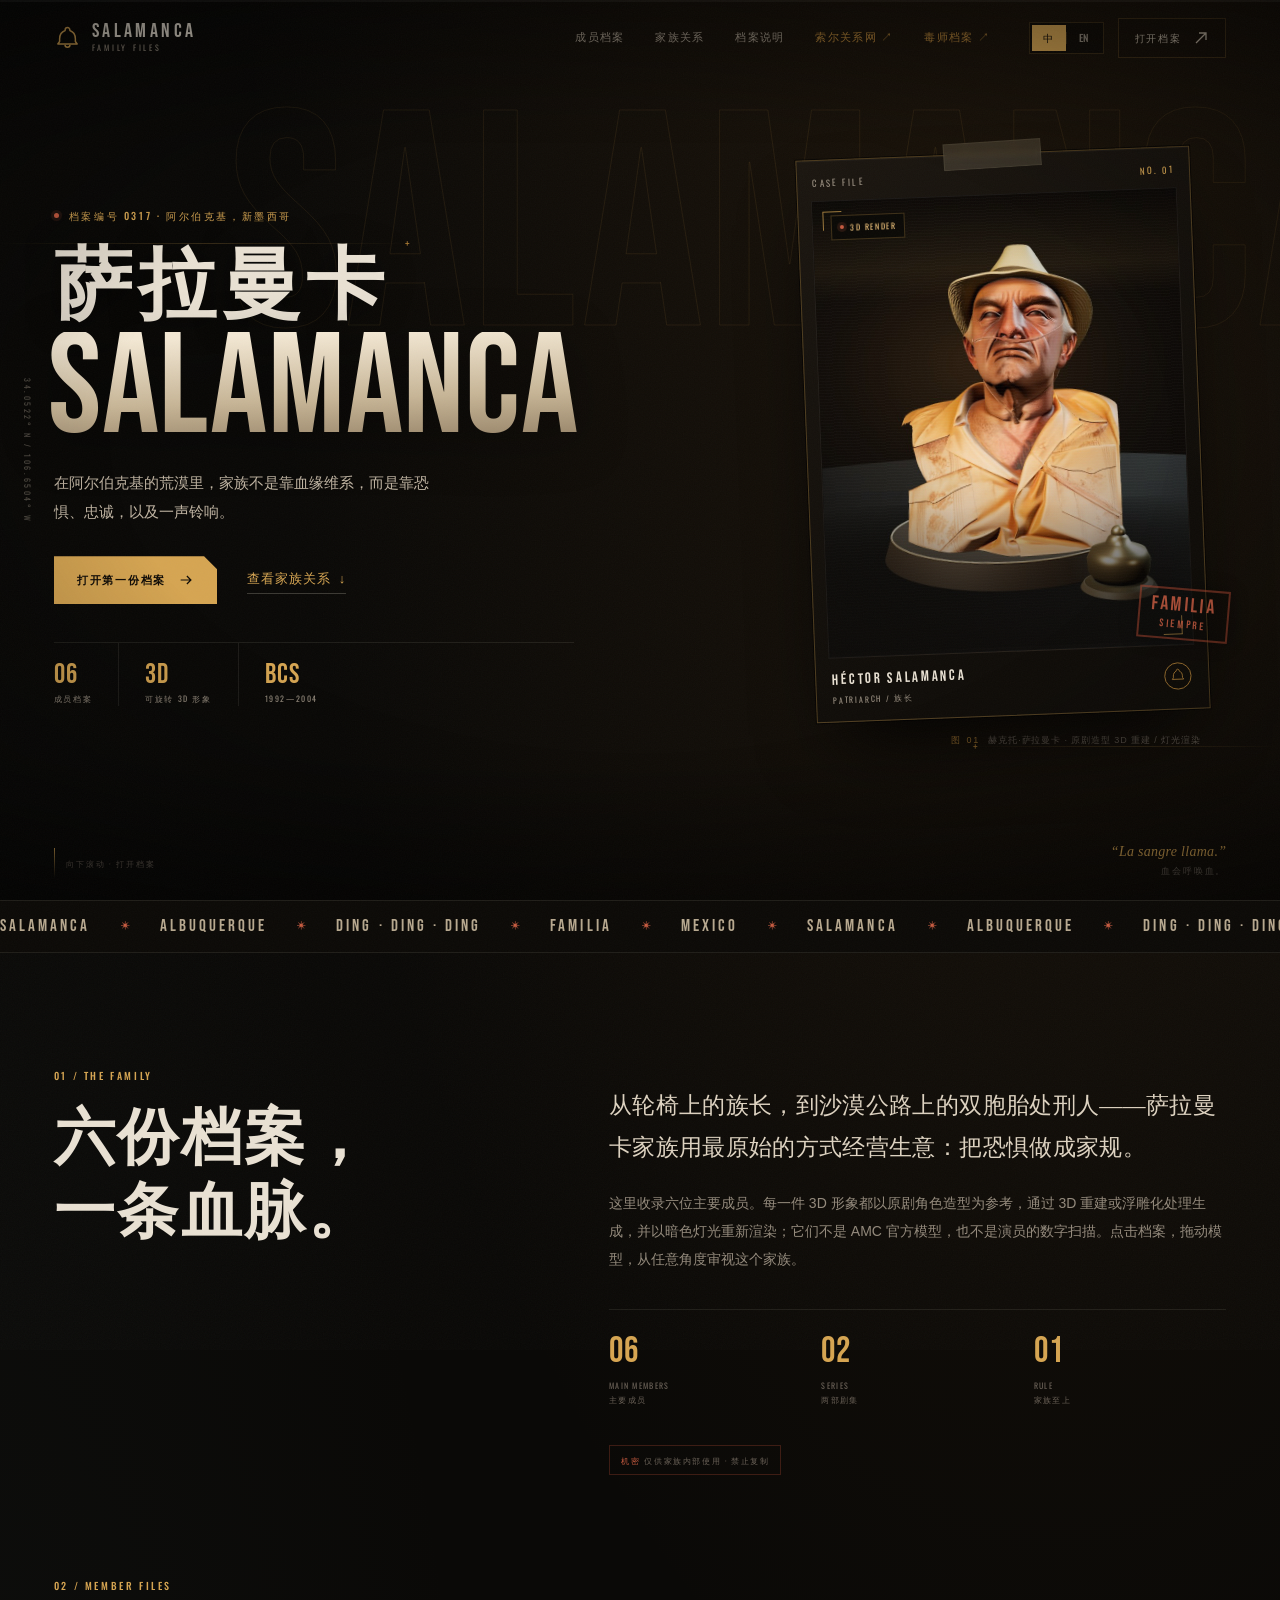
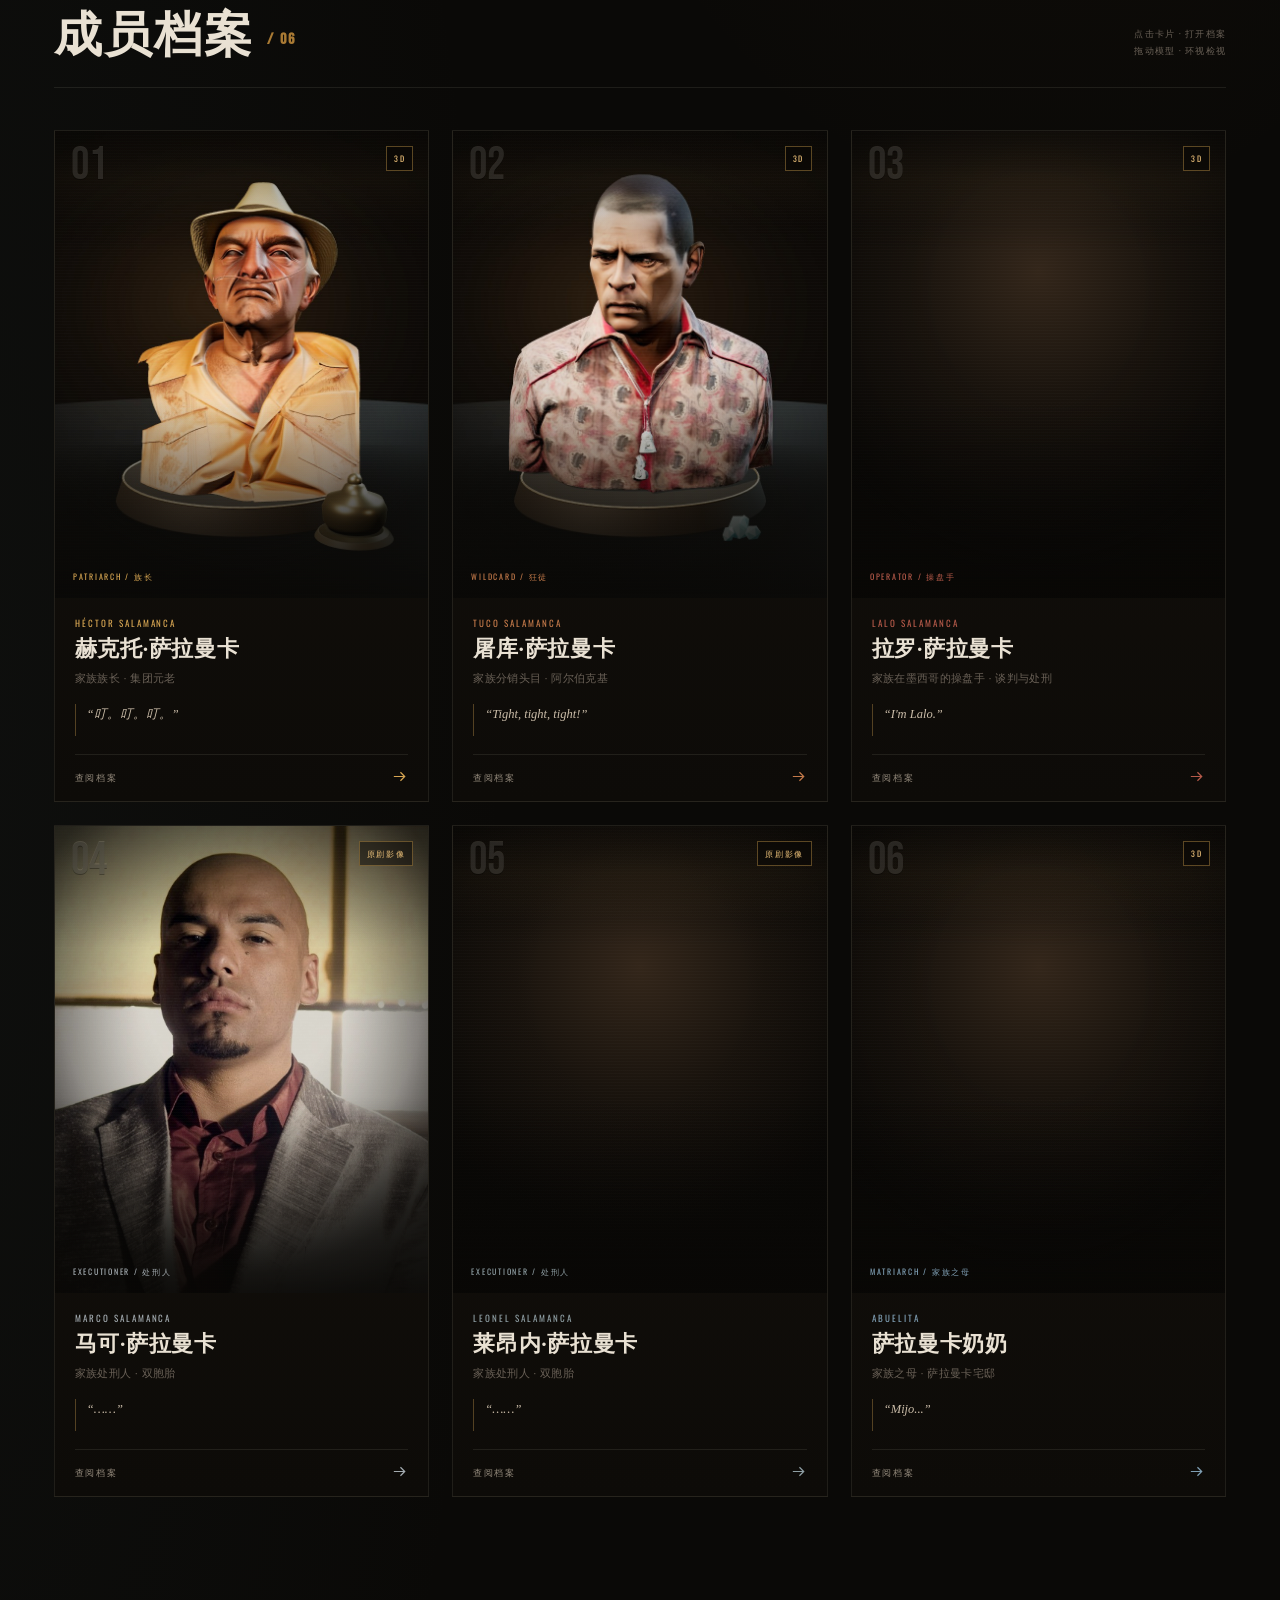
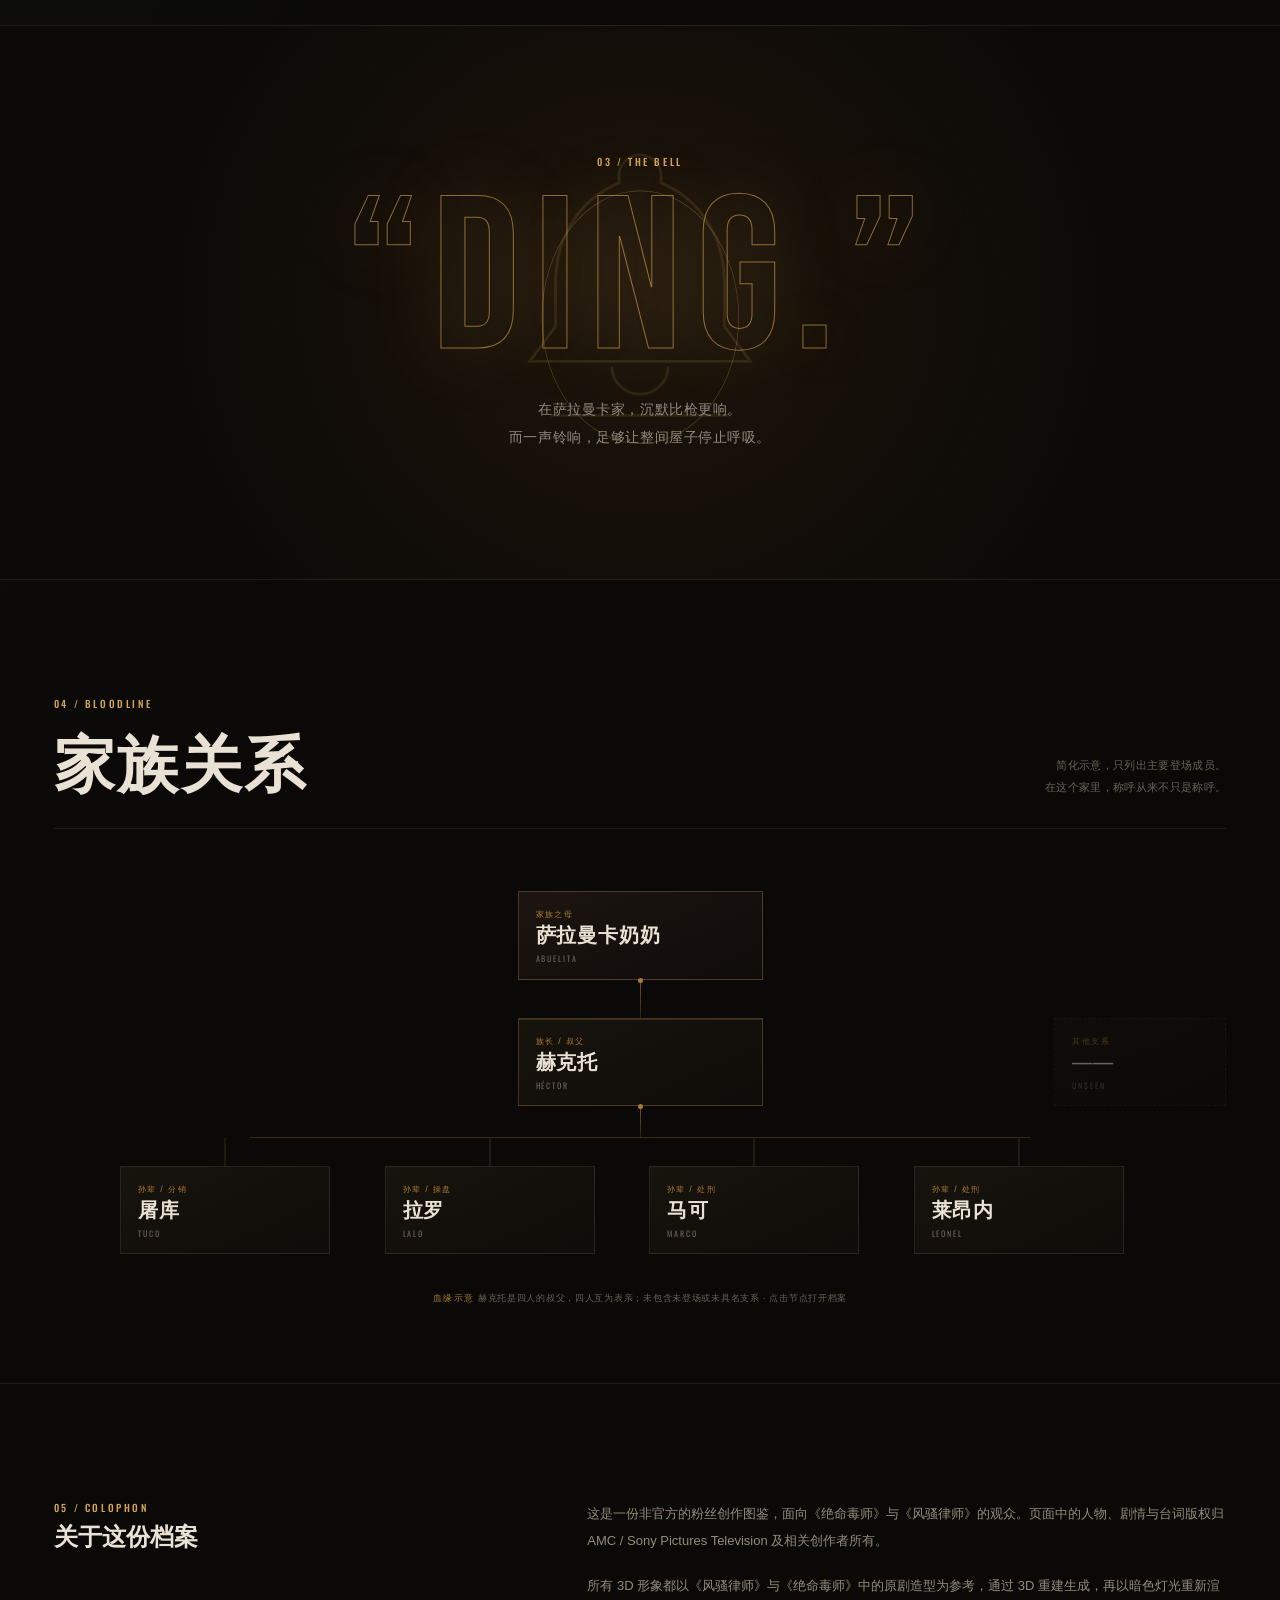
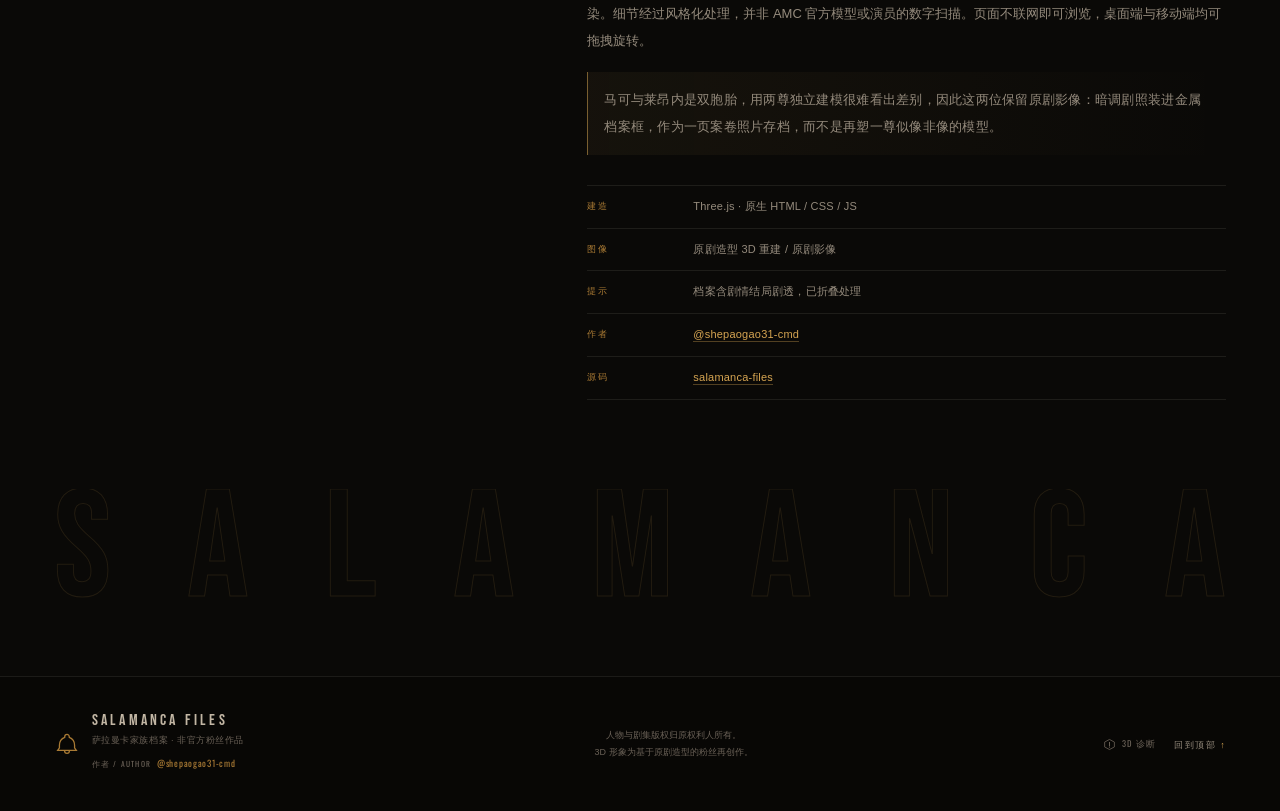
==== commit 671070cf: "feat: add Breaking Bad archive (The Heisenberg File) and share the network component - walter.html: " ====
--- a/index.html
+++ b/index.html
@@ -28,6 +28,7 @@
     <a href="#tree" data-i18n="nav.tree">家族关系</a>
     <a href="#about" data-i18n="nav.about">档案说明</a>
     <a href="saul.html" class="nav-saul" data-i18n="nav.saul">索尔关系网 ↗</a>
+    <a href="walter.html" class="nav-saul" data-i18n="nav.walter">毒师档案 ↗</a>
   </nav>
 
   <div class="nav__right">
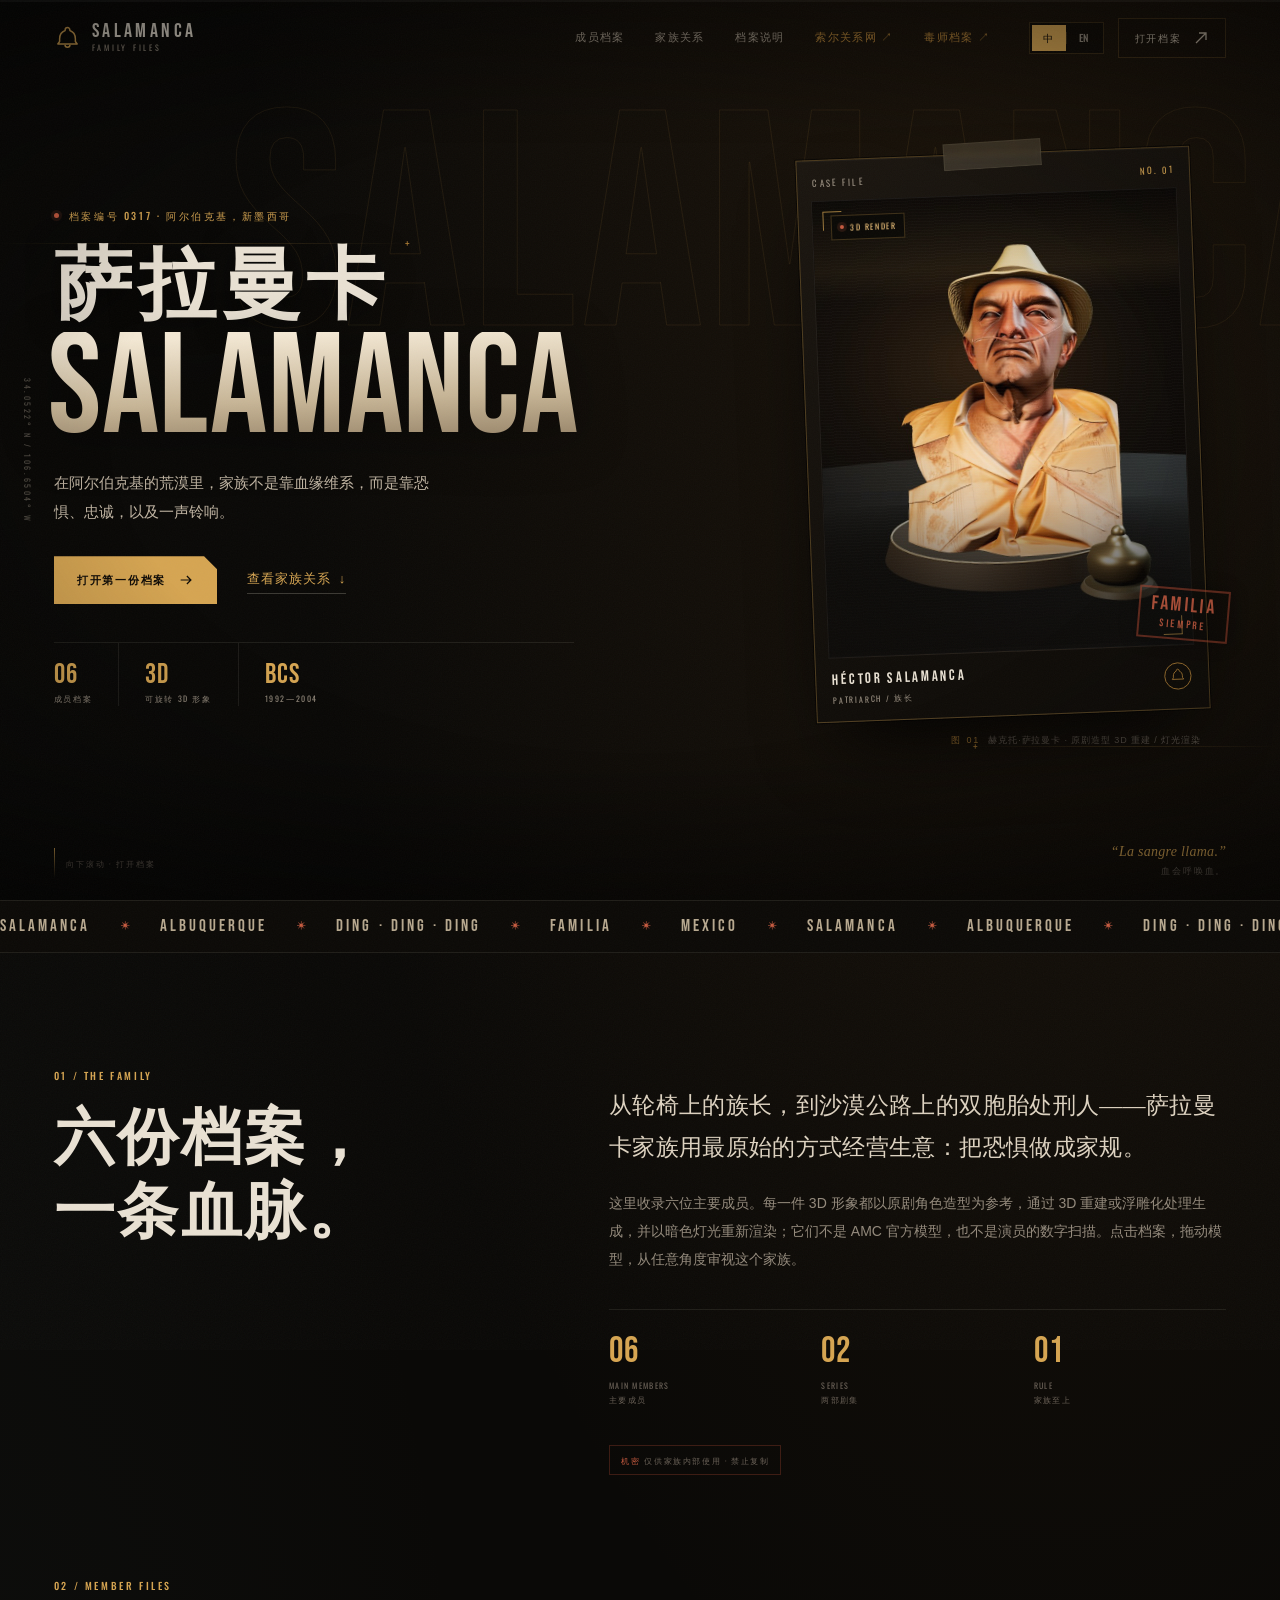
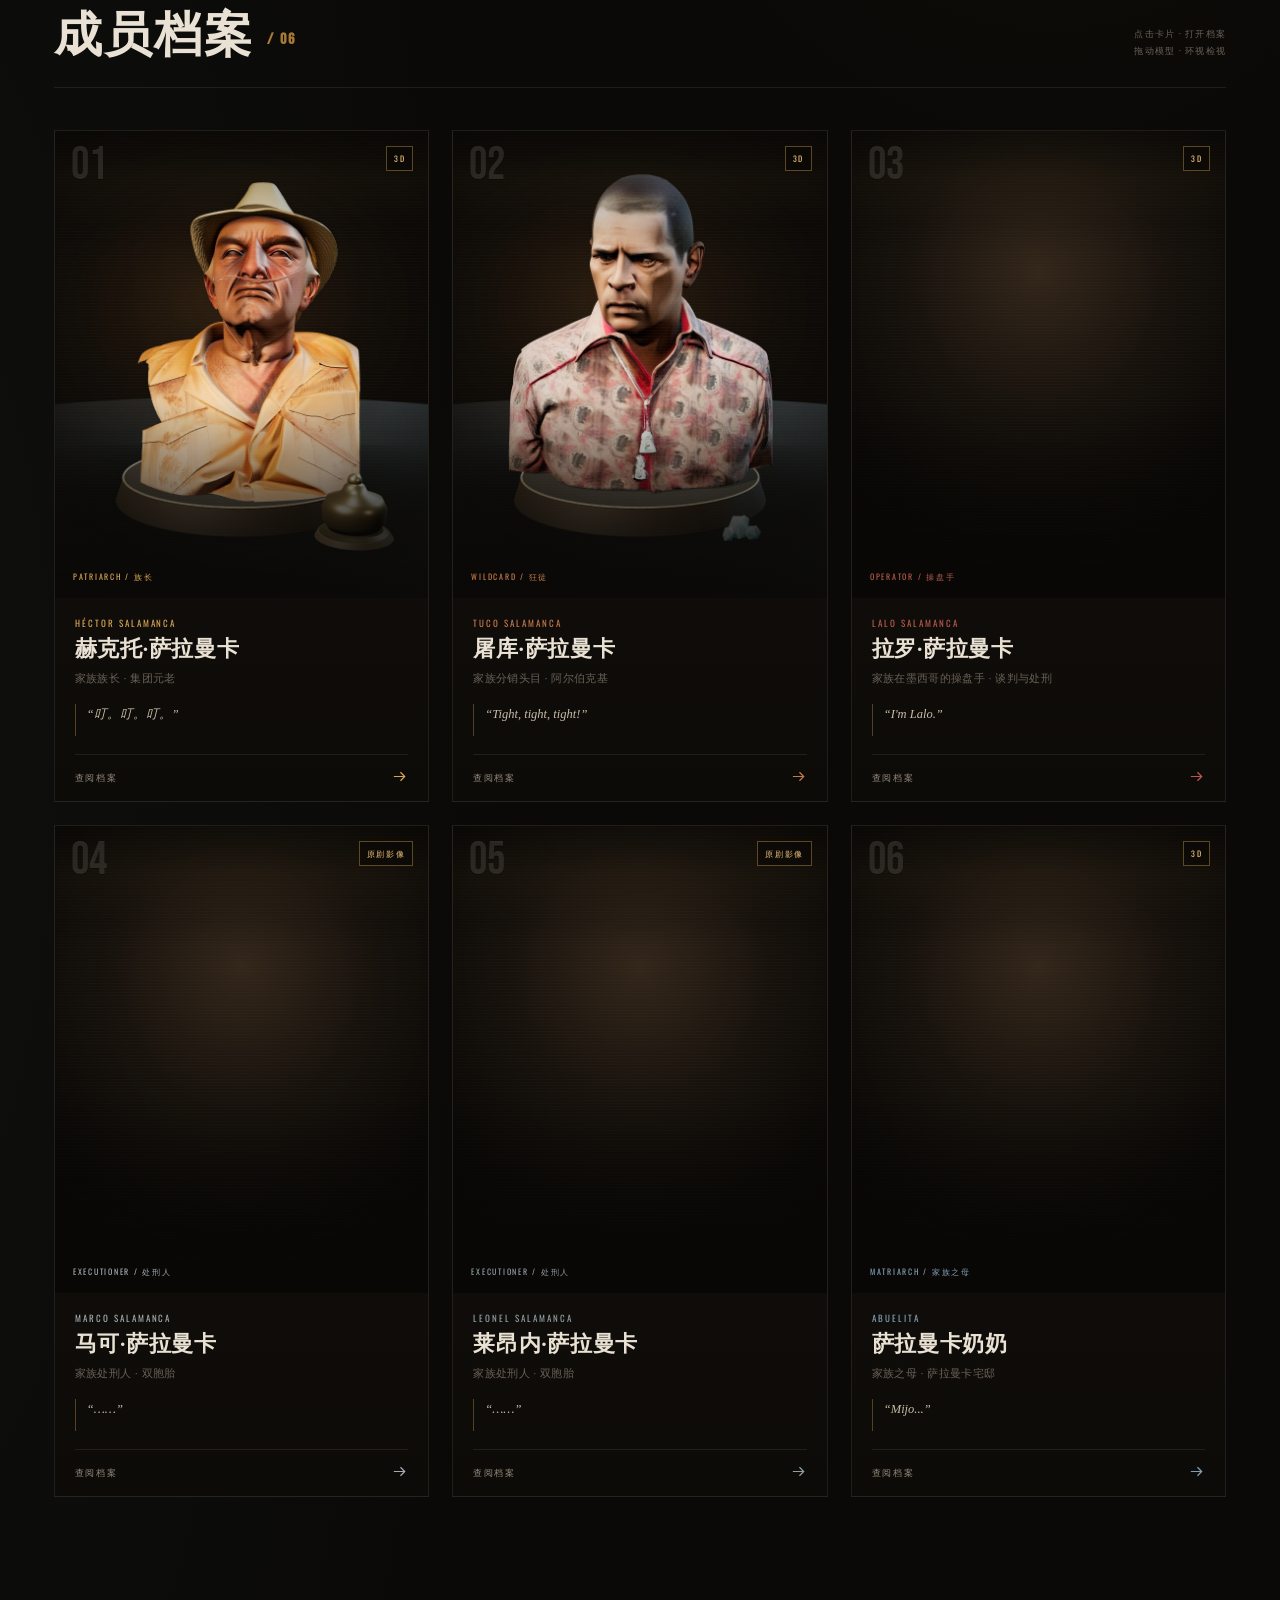
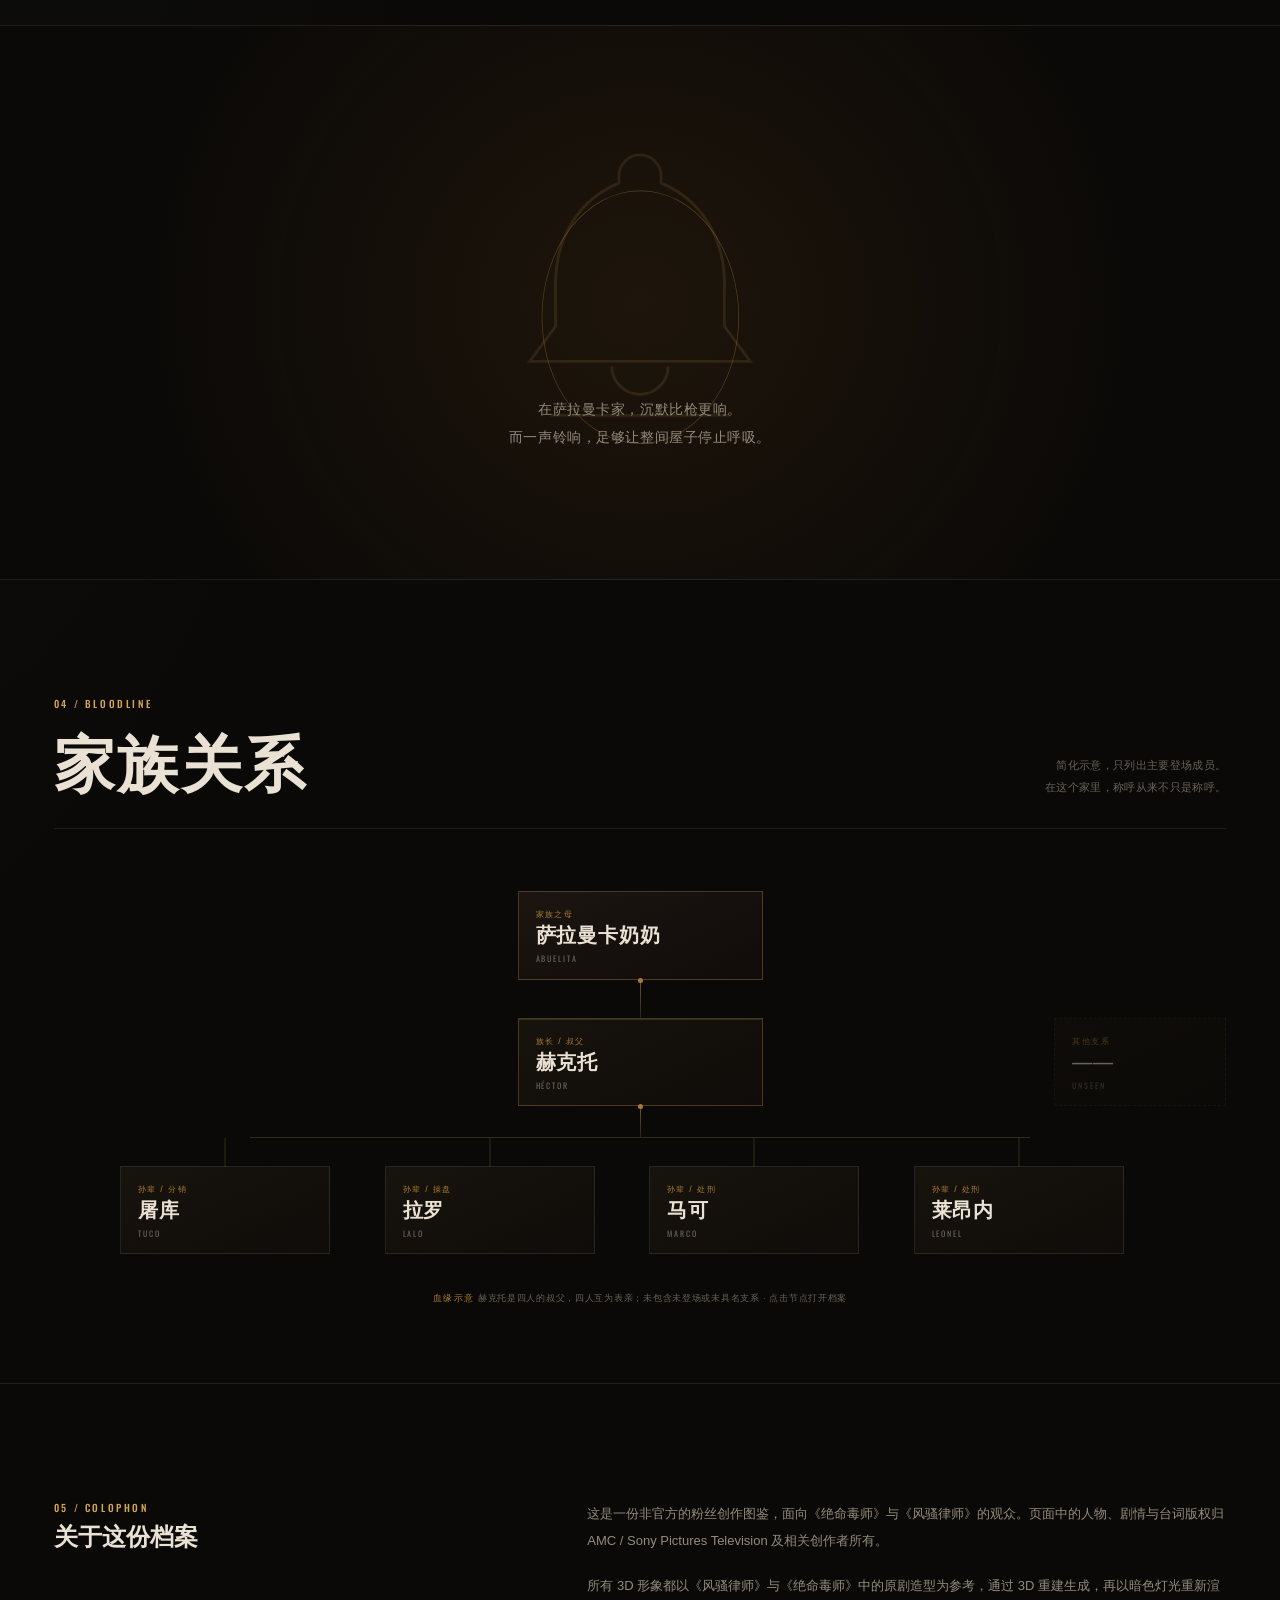
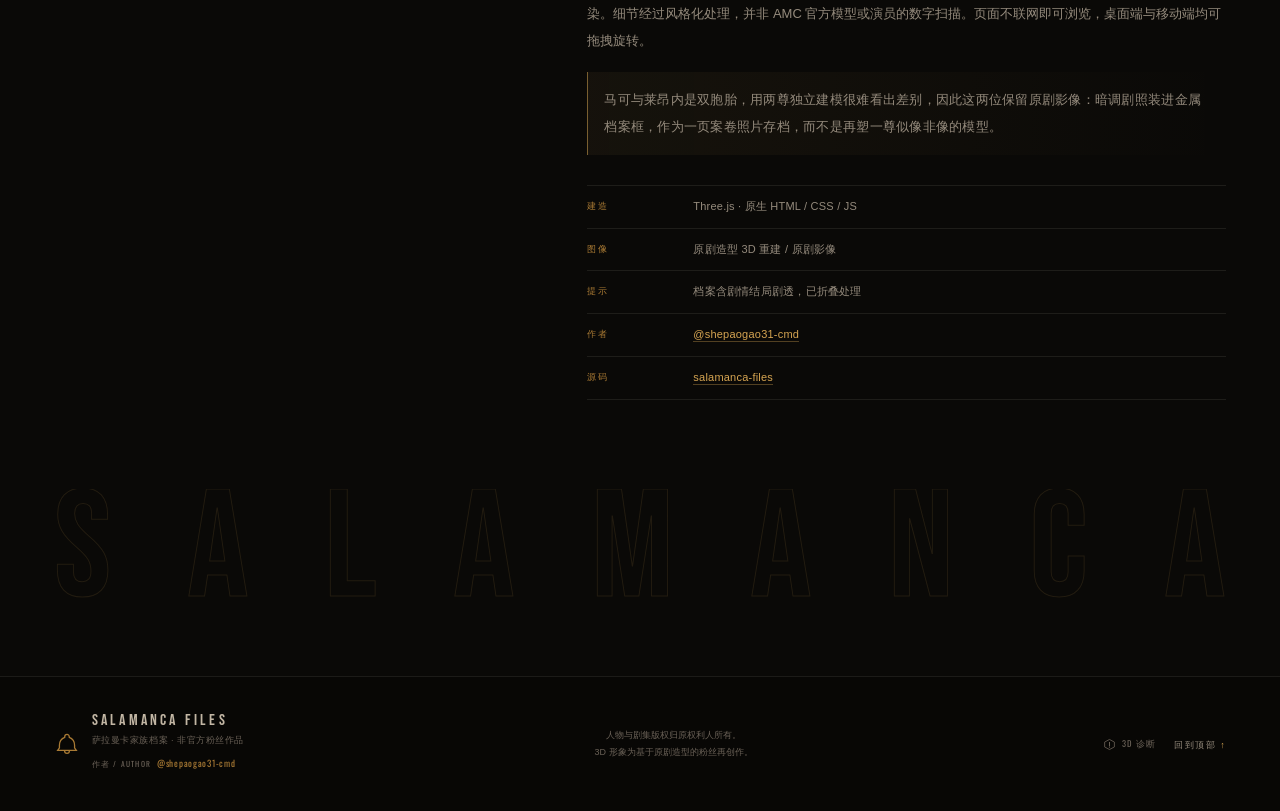
==== commit 9b8c7e26: "feat(saul): upgrade Walter, Jesse and Hank to 3D; add asset cache busting - saul archive now shows 3" ====
--- a/index.html
+++ b/index.html
@@ -7,7 +7,7 @@
 <meta name="description" content="《风骚律师》萨拉曼卡家族主要角色图鉴：赫克托、屠库、拉罗、马可、莱昂内与萨拉曼卡奶奶的原剧造型 3D 重建档案。">
 <title>萨拉曼卡家族档案 · SALAMANCA FILES</title>
 <link rel="icon" href="assets/fonts/favicon.svg" type="image/svg+xml">
-<link rel="stylesheet" href="assets/css/style.css">
+<link rel="stylesheet" href="assets/css/style.css?v=20261112a">
 </head>
 <body id="top">
 
@@ -394,11 +394,11 @@
   </div>
 </div>
 
-<script src="assets/js/gl-support.js" defer></script>
-<script src="assets/js/three.min.js" defer></script>
-<script src="assets/js/GLTFLoader.js" defer></script>
-<script src="assets/js/models.js" defer></script>
-<script src="assets/js/app.js" defer></script>
-<script src="assets/js/site-meta.js" defer></script>
+<script src="assets/js/gl-support.js?v=20261112a" defer></script>
+<script src="assets/js/three.min.js?v=20261112a" defer></script>
+<script src="assets/js/GLTFLoader.js?v=20261112a" defer></script>
+<script src="assets/js/models.js?v=20261112a" defer></script>
+<script src="assets/js/app.js?v=20261112a" defer></script>
+<script src="assets/js/site-meta.js?v=20261112a" defer></script>
 </body>
 </html>
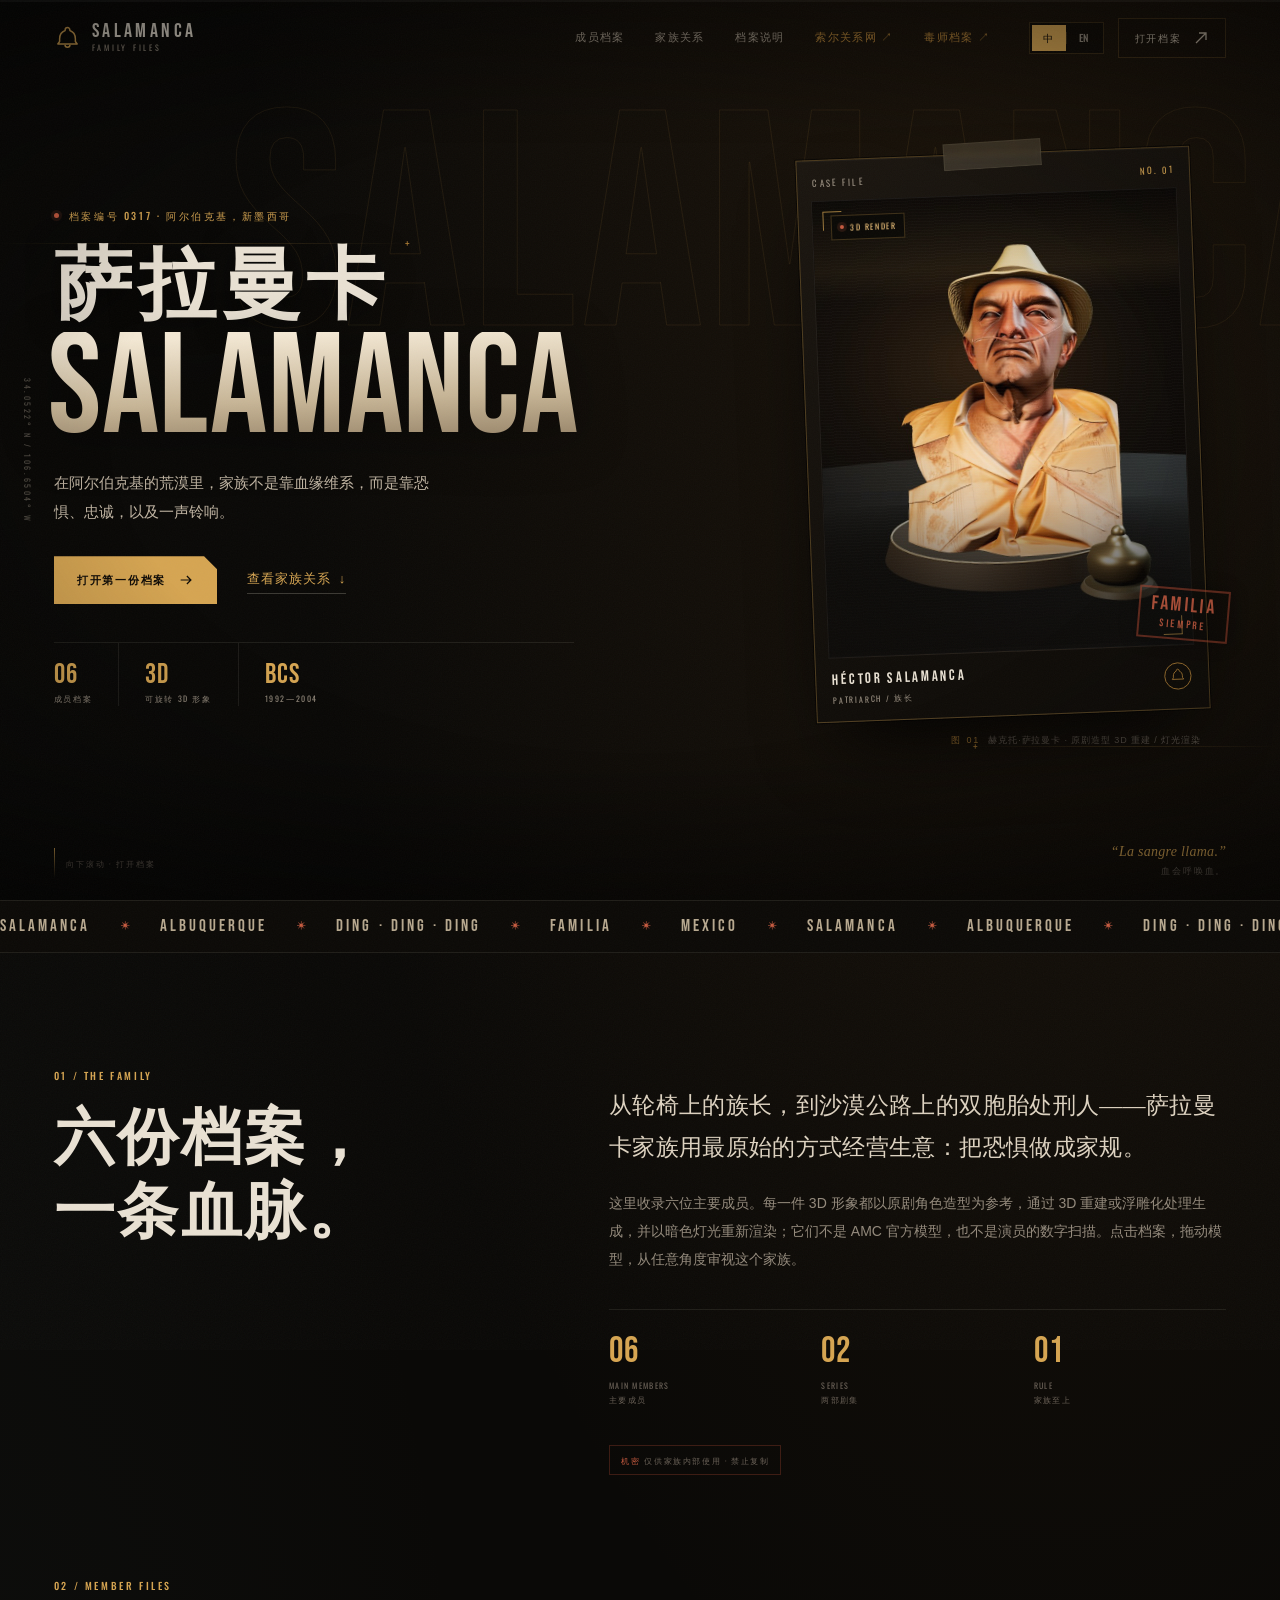
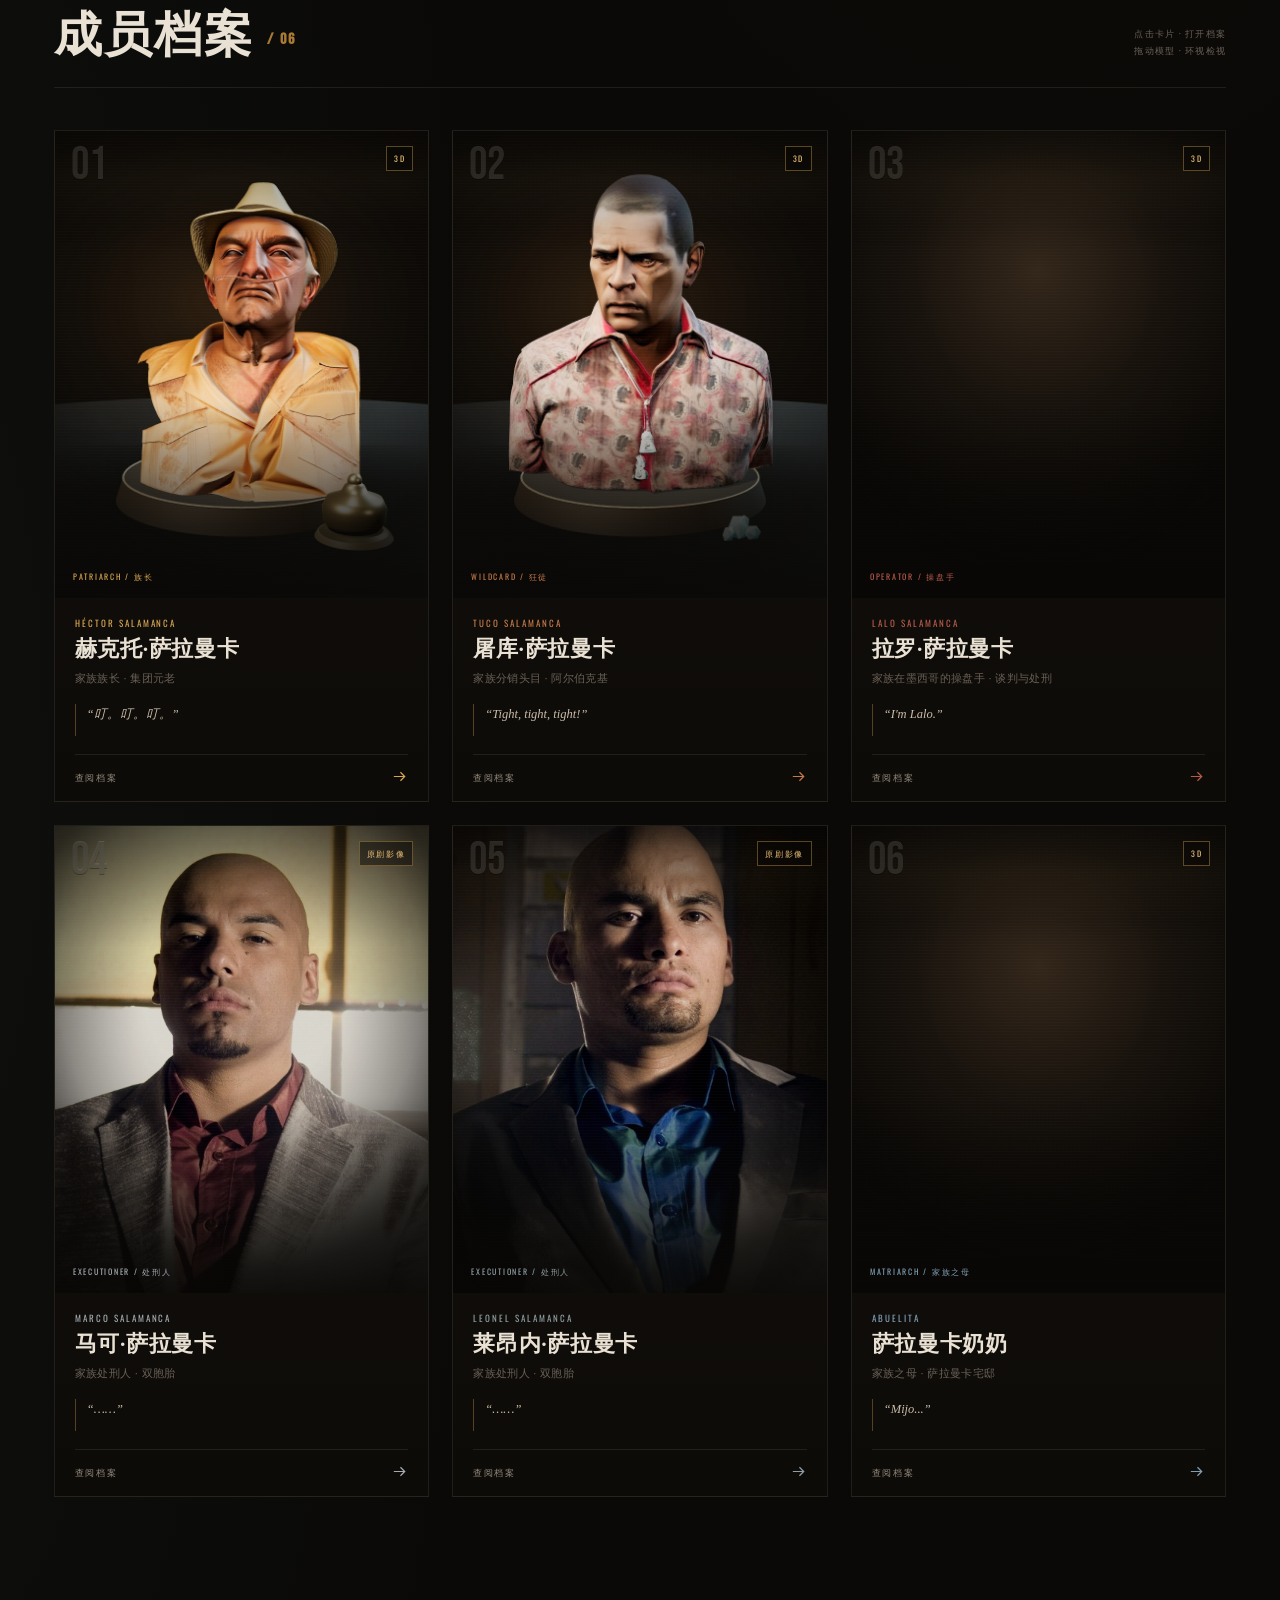
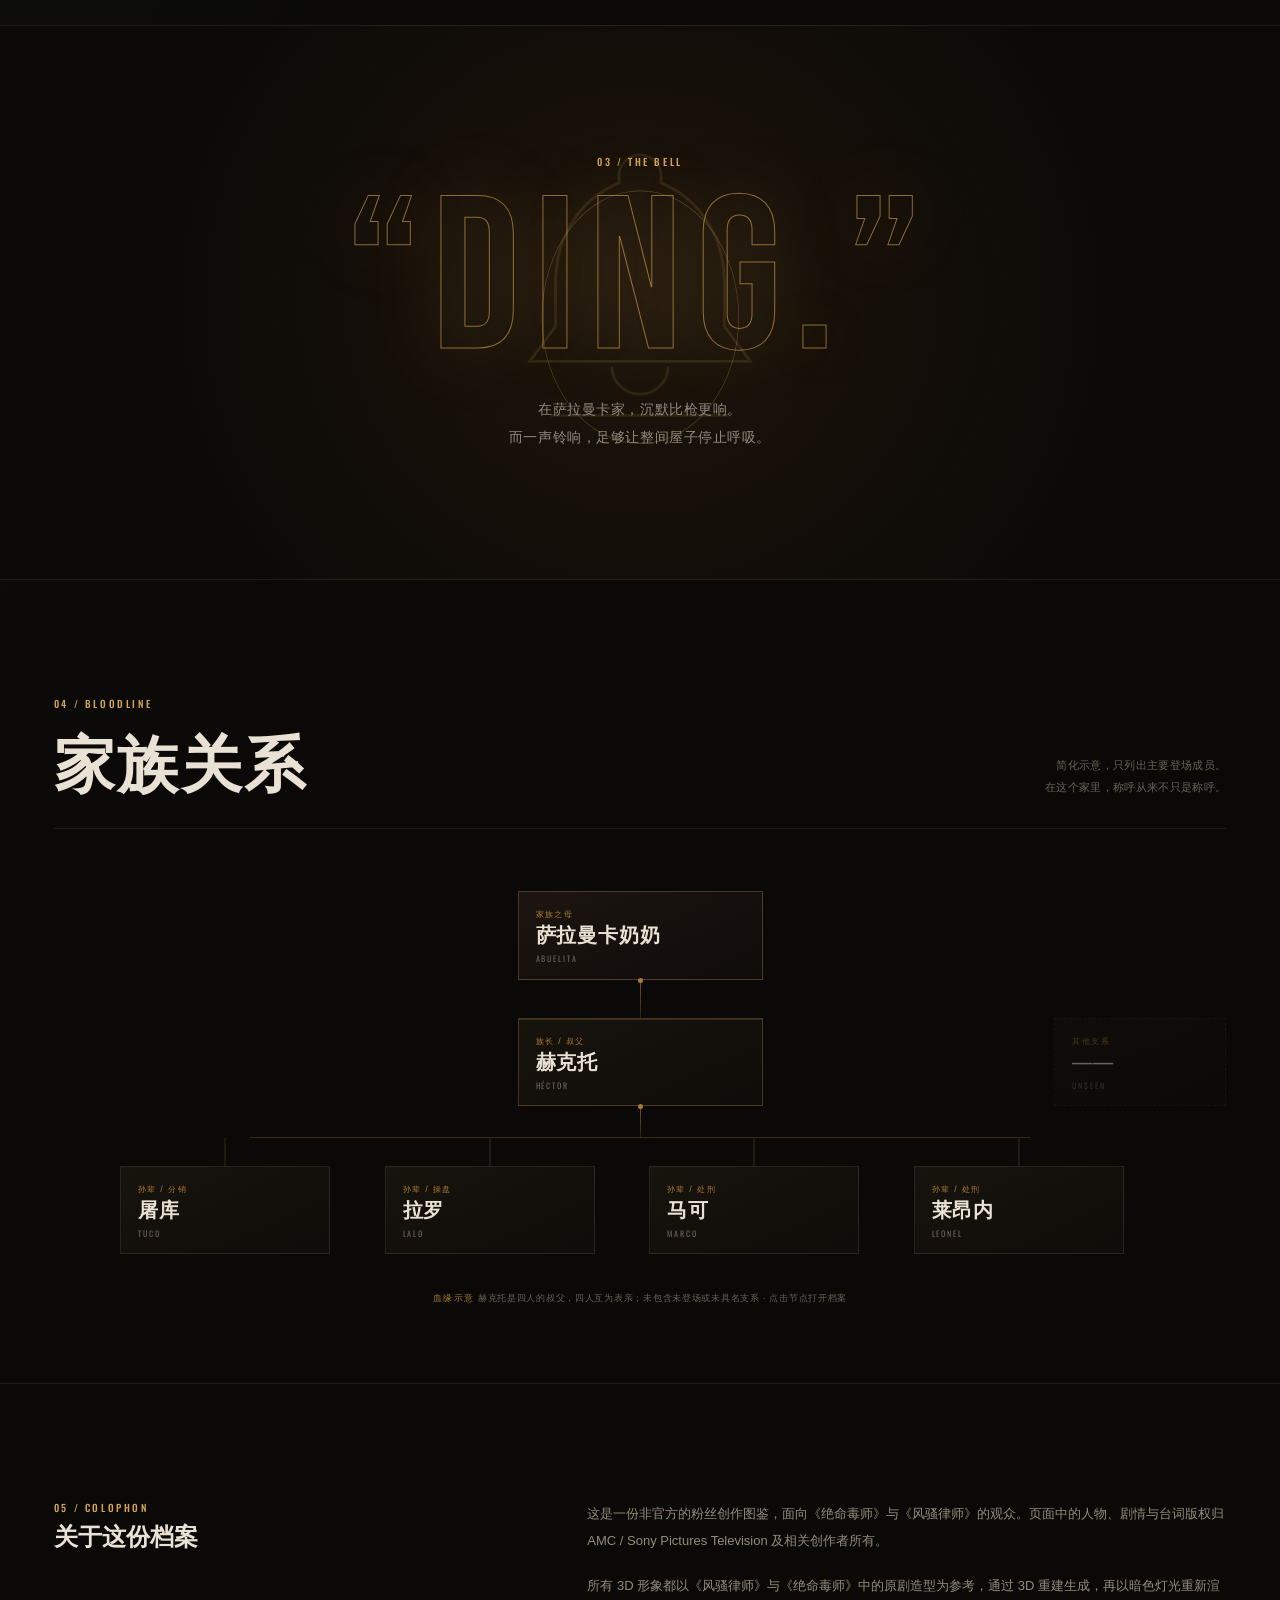
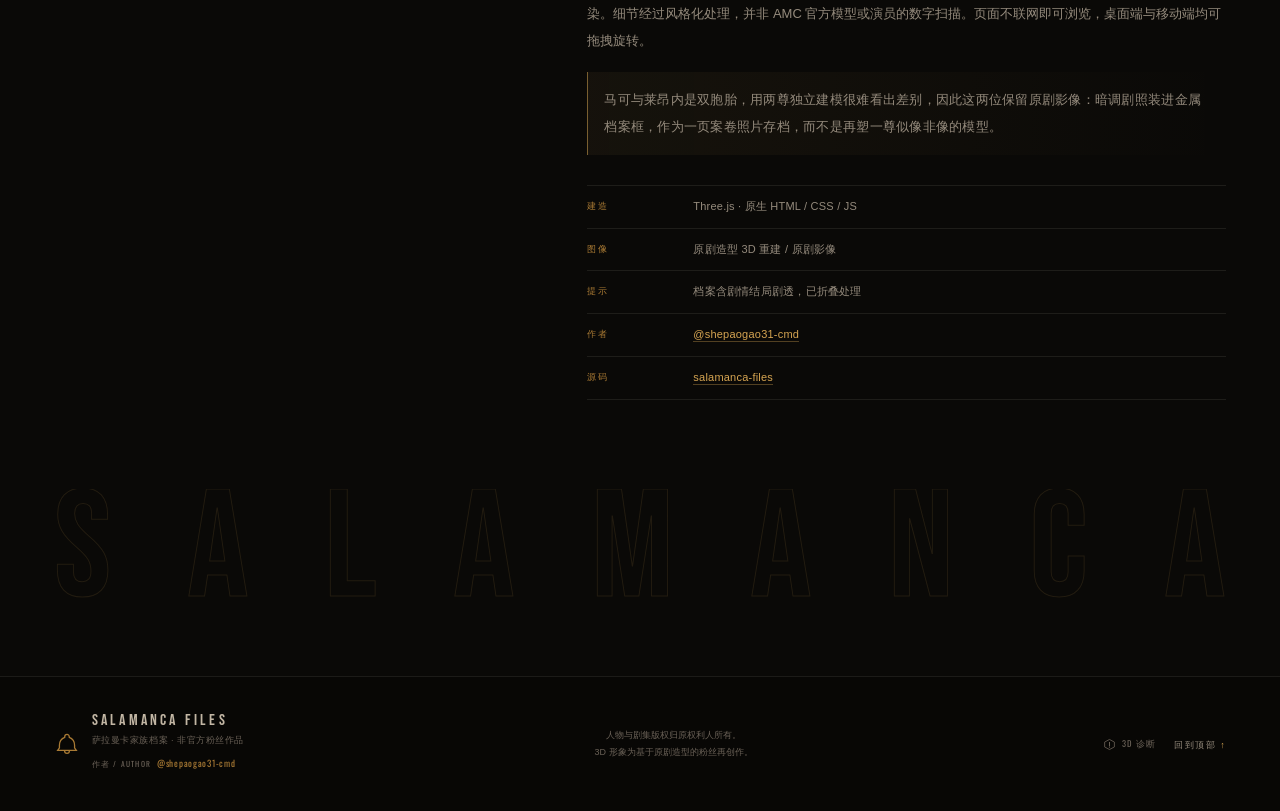
==== commit 4a3e2d94: "fix(bb): make the colophon Walter's own and apply page copy on first paint - init() now calls applyL" ====
--- a/index.html
+++ b/index.html
@@ -7,7 +7,7 @@
 <meta name="description" content="《风骚律师》萨拉曼卡家族主要角色图鉴：赫克托、屠库、拉罗、马可、莱昂内与萨拉曼卡奶奶的原剧造型 3D 重建档案。">
 <title>萨拉曼卡家族档案 · SALAMANCA FILES</title>
 <link rel="icon" href="assets/fonts/favicon.svg" type="image/svg+xml">
-<link rel="stylesheet" href="assets/css/style.css?v=20261112a">
+<link rel="stylesheet" href="assets/css/style.css?v=20261112b">
 </head>
 <body id="top">
 
@@ -394,11 +394,11 @@
   </div>
 </div>
 
-<script src="assets/js/gl-support.js?v=20261112a" defer></script>
-<script src="assets/js/three.min.js?v=20261112a" defer></script>
-<script src="assets/js/GLTFLoader.js?v=20261112a" defer></script>
-<script src="assets/js/models.js?v=20261112a" defer></script>
-<script src="assets/js/app.js?v=20261112a" defer></script>
-<script src="assets/js/site-meta.js?v=20261112a" defer></script>
+<script src="assets/js/gl-support.js?v=20261112b" defer></script>
+<script src="assets/js/three.min.js?v=20261112b" defer></script>
+<script src="assets/js/GLTFLoader.js?v=20261112b" defer></script>
+<script src="assets/js/models.js?v=20261112b" defer></script>
+<script src="assets/js/app.js?v=20261112b" defer></script>
+<script src="assets/js/site-meta.js?v=20261112b" defer></script>
 </body>
 </html>
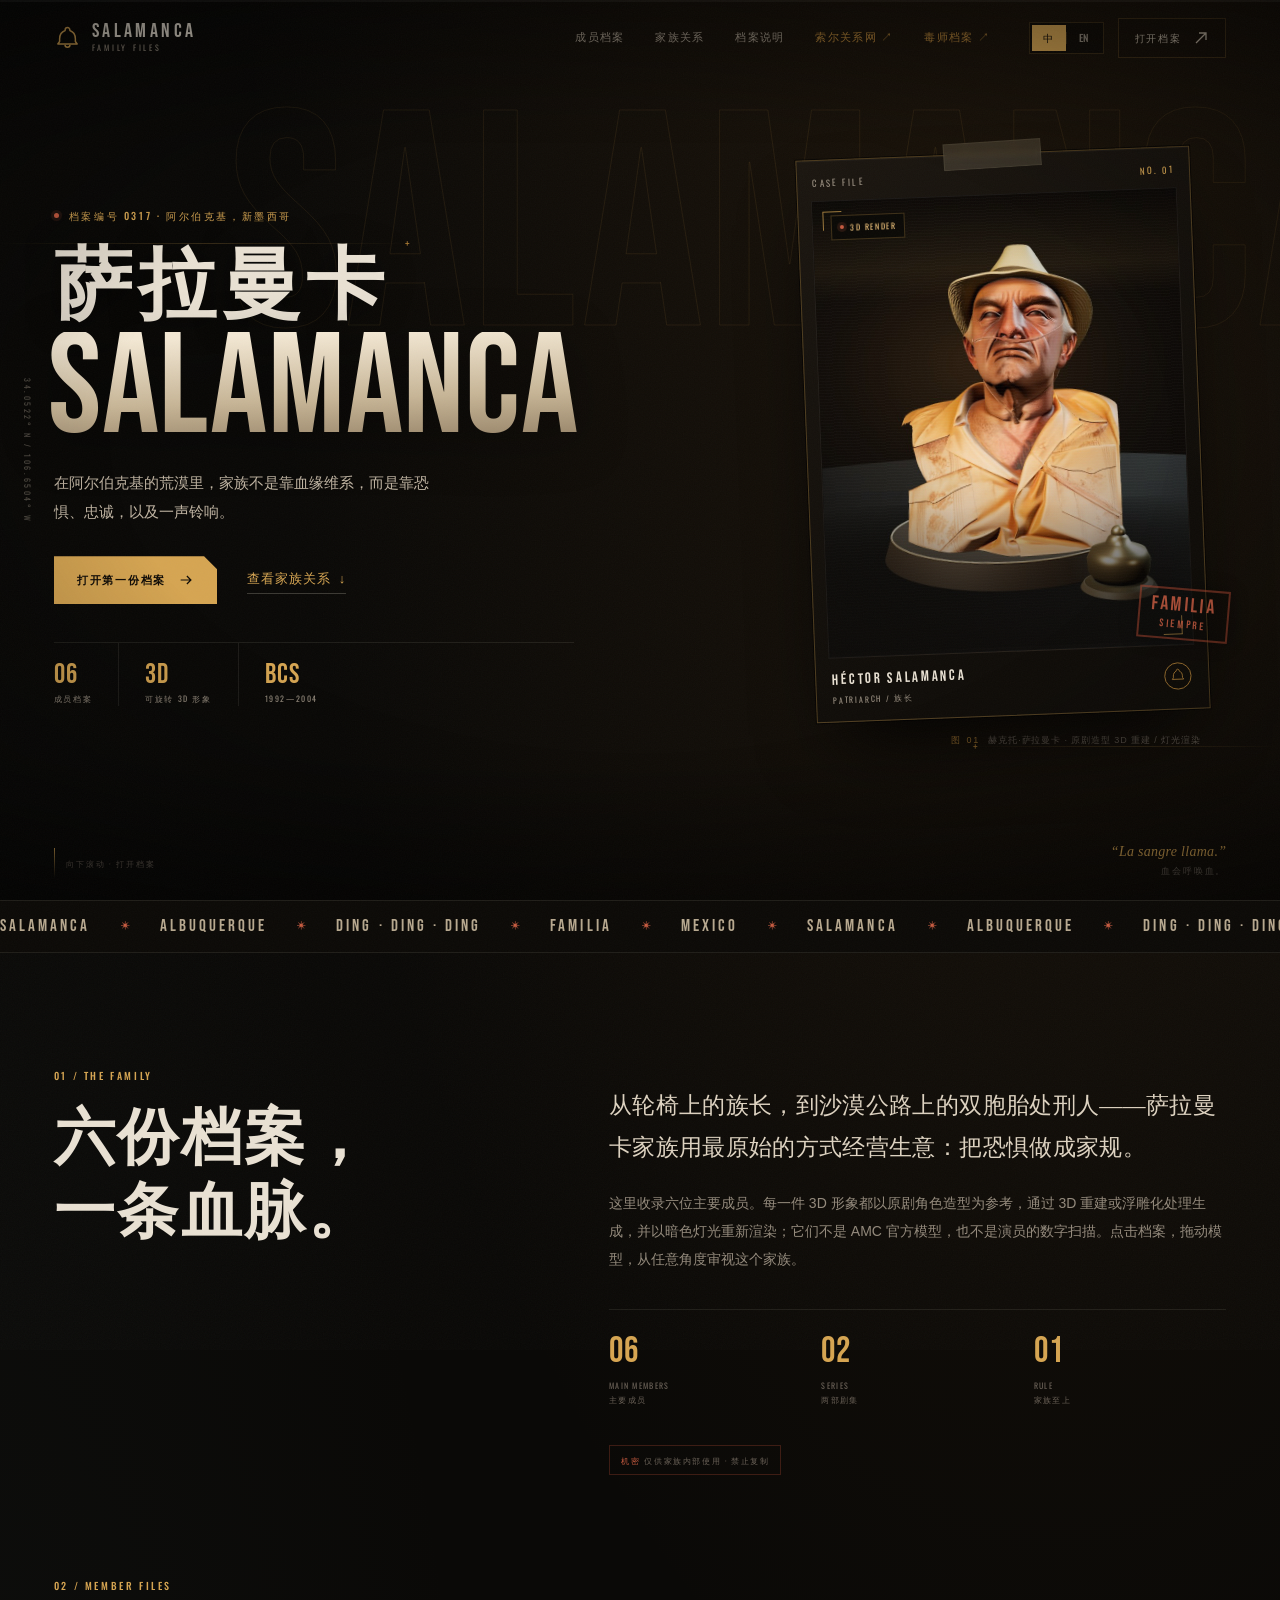
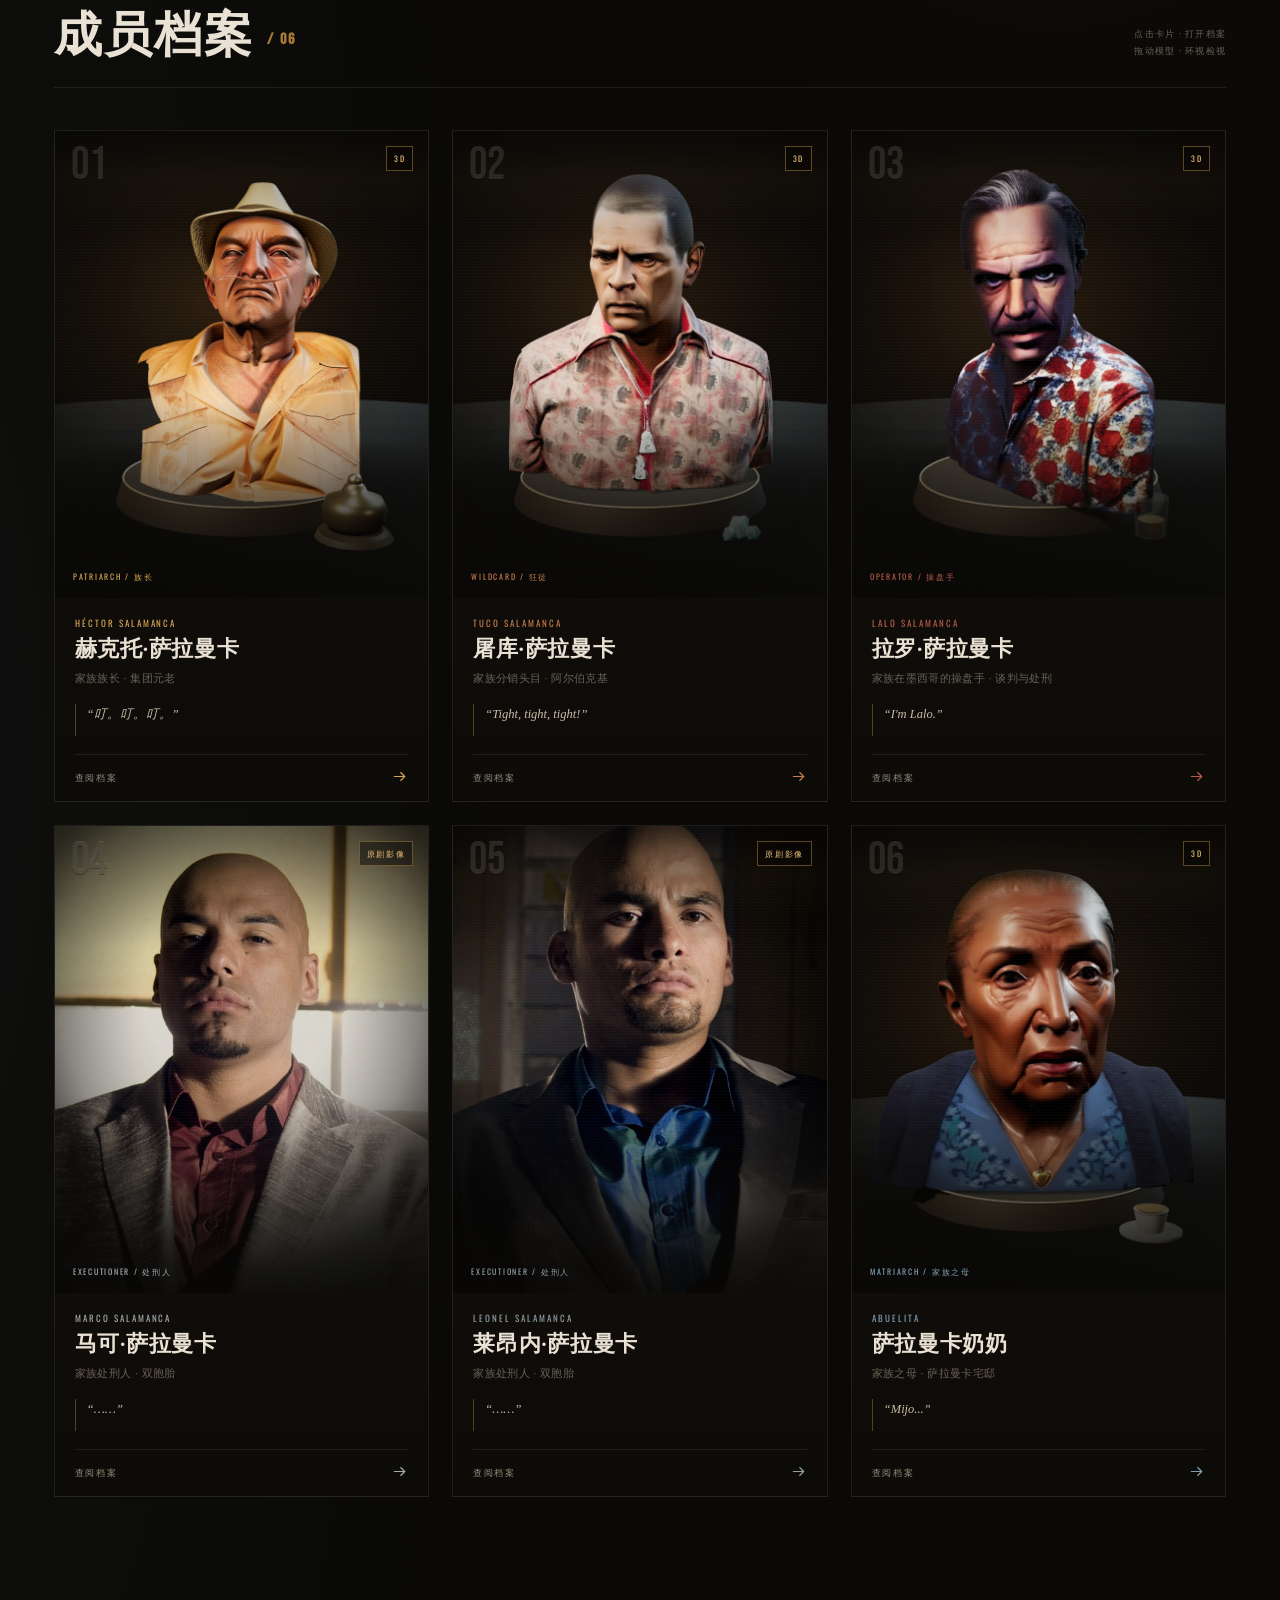
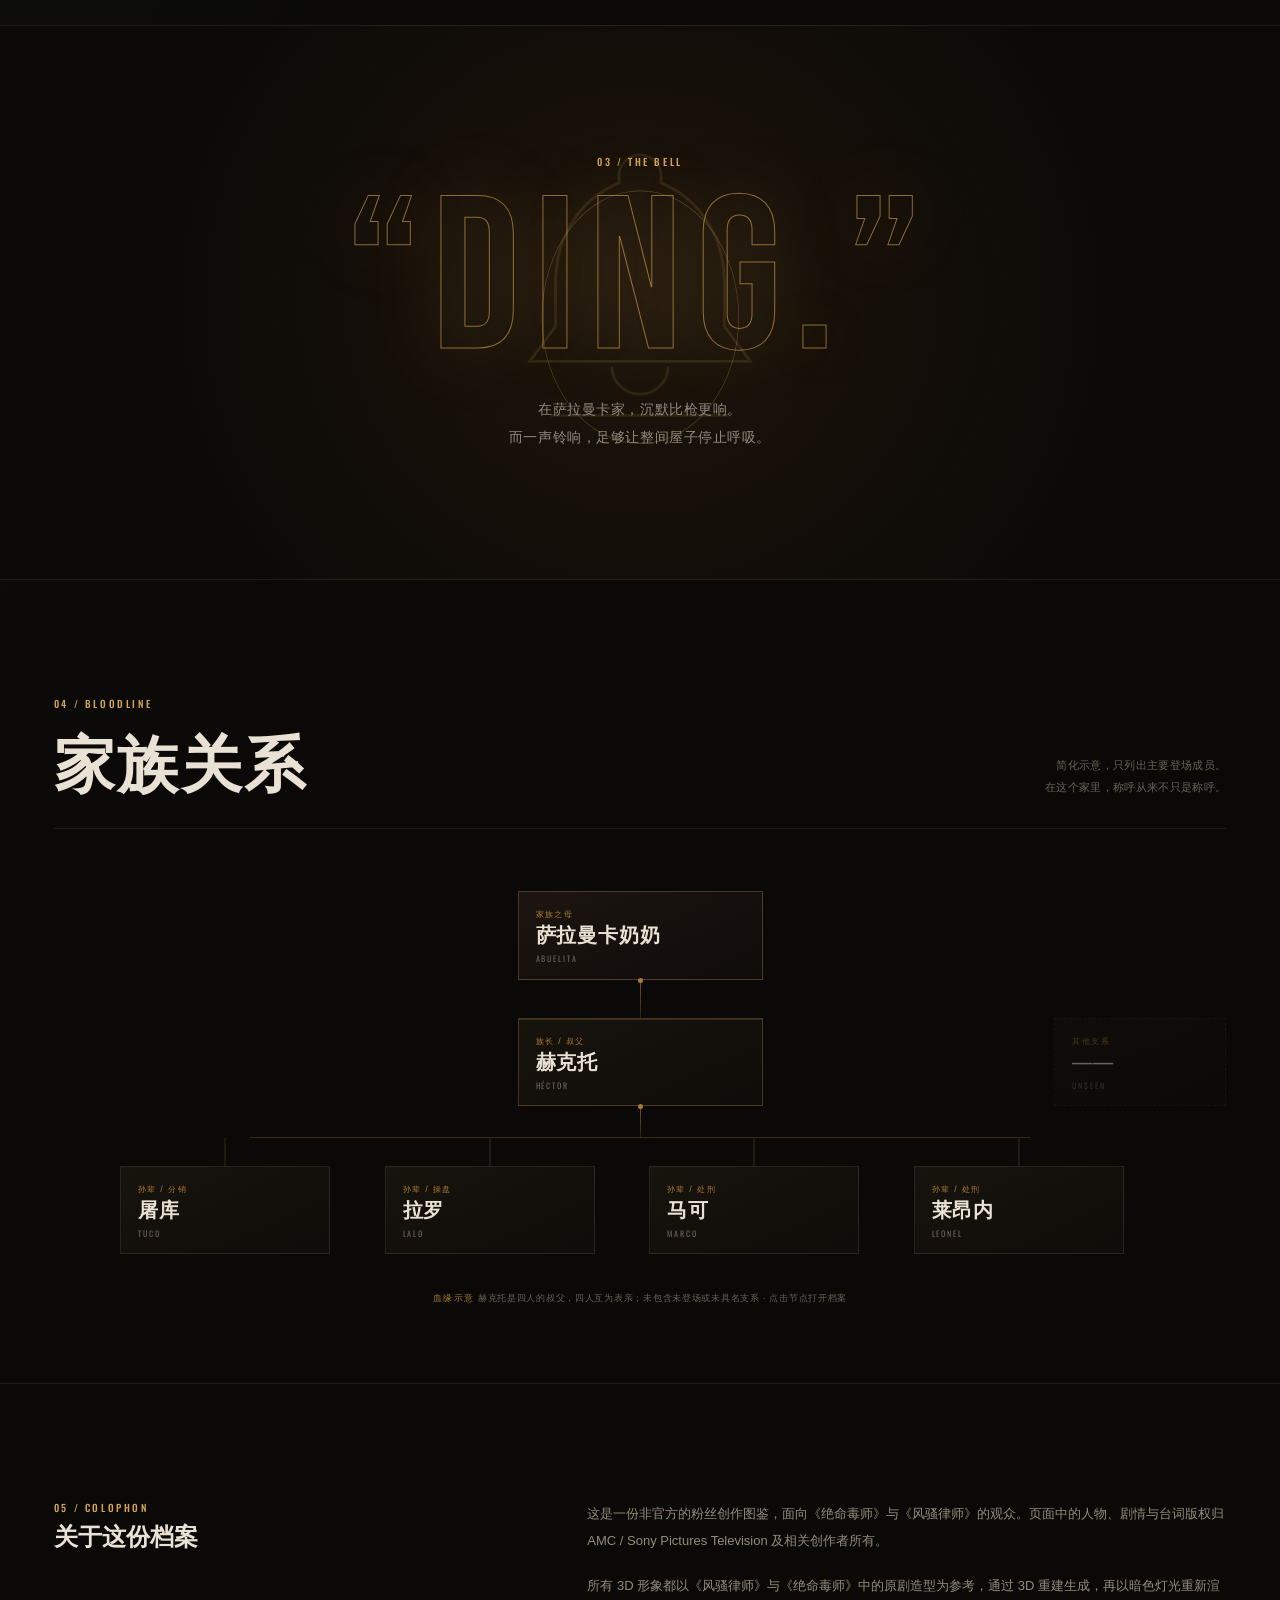
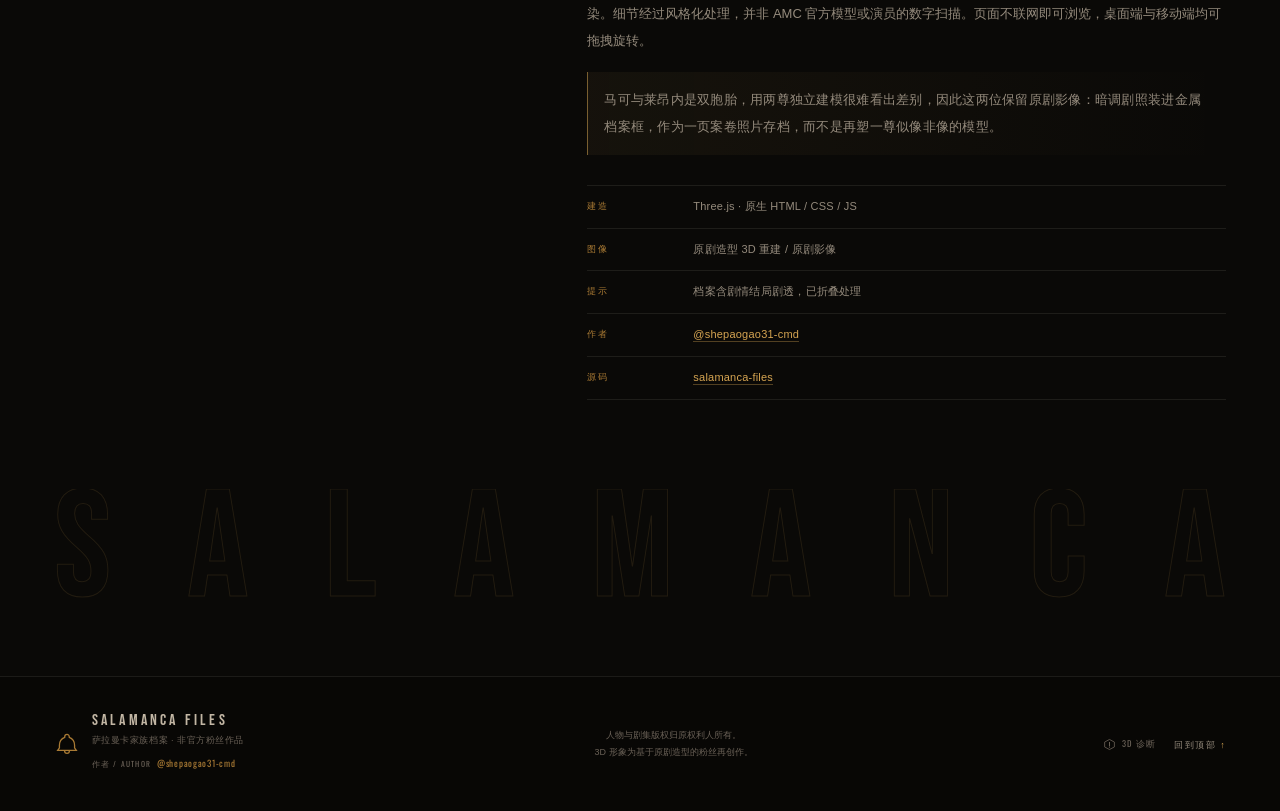
==== commit d313f275: "fix(viewer): stop the model from spinning wildly while dragging - the animation loop and pointer han" ====
--- a/index.html
+++ b/index.html
@@ -7,7 +7,7 @@
 <meta name="description" content="《风骚律师》萨拉曼卡家族主要角色图鉴：赫克托、屠库、拉罗、马可、莱昂内与萨拉曼卡奶奶的原剧造型 3D 重建档案。">
 <title>萨拉曼卡家族档案 · SALAMANCA FILES</title>
 <link rel="icon" href="assets/fonts/favicon.svg" type="image/svg+xml">
-<link rel="stylesheet" href="assets/css/style.css?v=20261112b">
+<link rel="stylesheet" href="assets/css/style.css?v=20261112c">
 </head>
 <body id="top">
 
@@ -394,11 +394,11 @@
   </div>
 </div>
 
-<script src="assets/js/gl-support.js?v=20261112b" defer></script>
-<script src="assets/js/three.min.js?v=20261112b" defer></script>
-<script src="assets/js/GLTFLoader.js?v=20261112b" defer></script>
-<script src="assets/js/models.js?v=20261112b" defer></script>
-<script src="assets/js/app.js?v=20261112b" defer></script>
-<script src="assets/js/site-meta.js?v=20261112b" defer></script>
+<script src="assets/js/gl-support.js?v=20261112c" defer></script>
+<script src="assets/js/three.min.js?v=20261112c" defer></script>
+<script src="assets/js/GLTFLoader.js?v=20261112c" defer></script>
+<script src="assets/js/models.js?v=20261112c" defer></script>
+<script src="assets/js/app.js?v=20261112c" defer></script>
+<script src="assets/js/site-meta.js?v=20261112c" defer></script>
 </body>
 </html>
